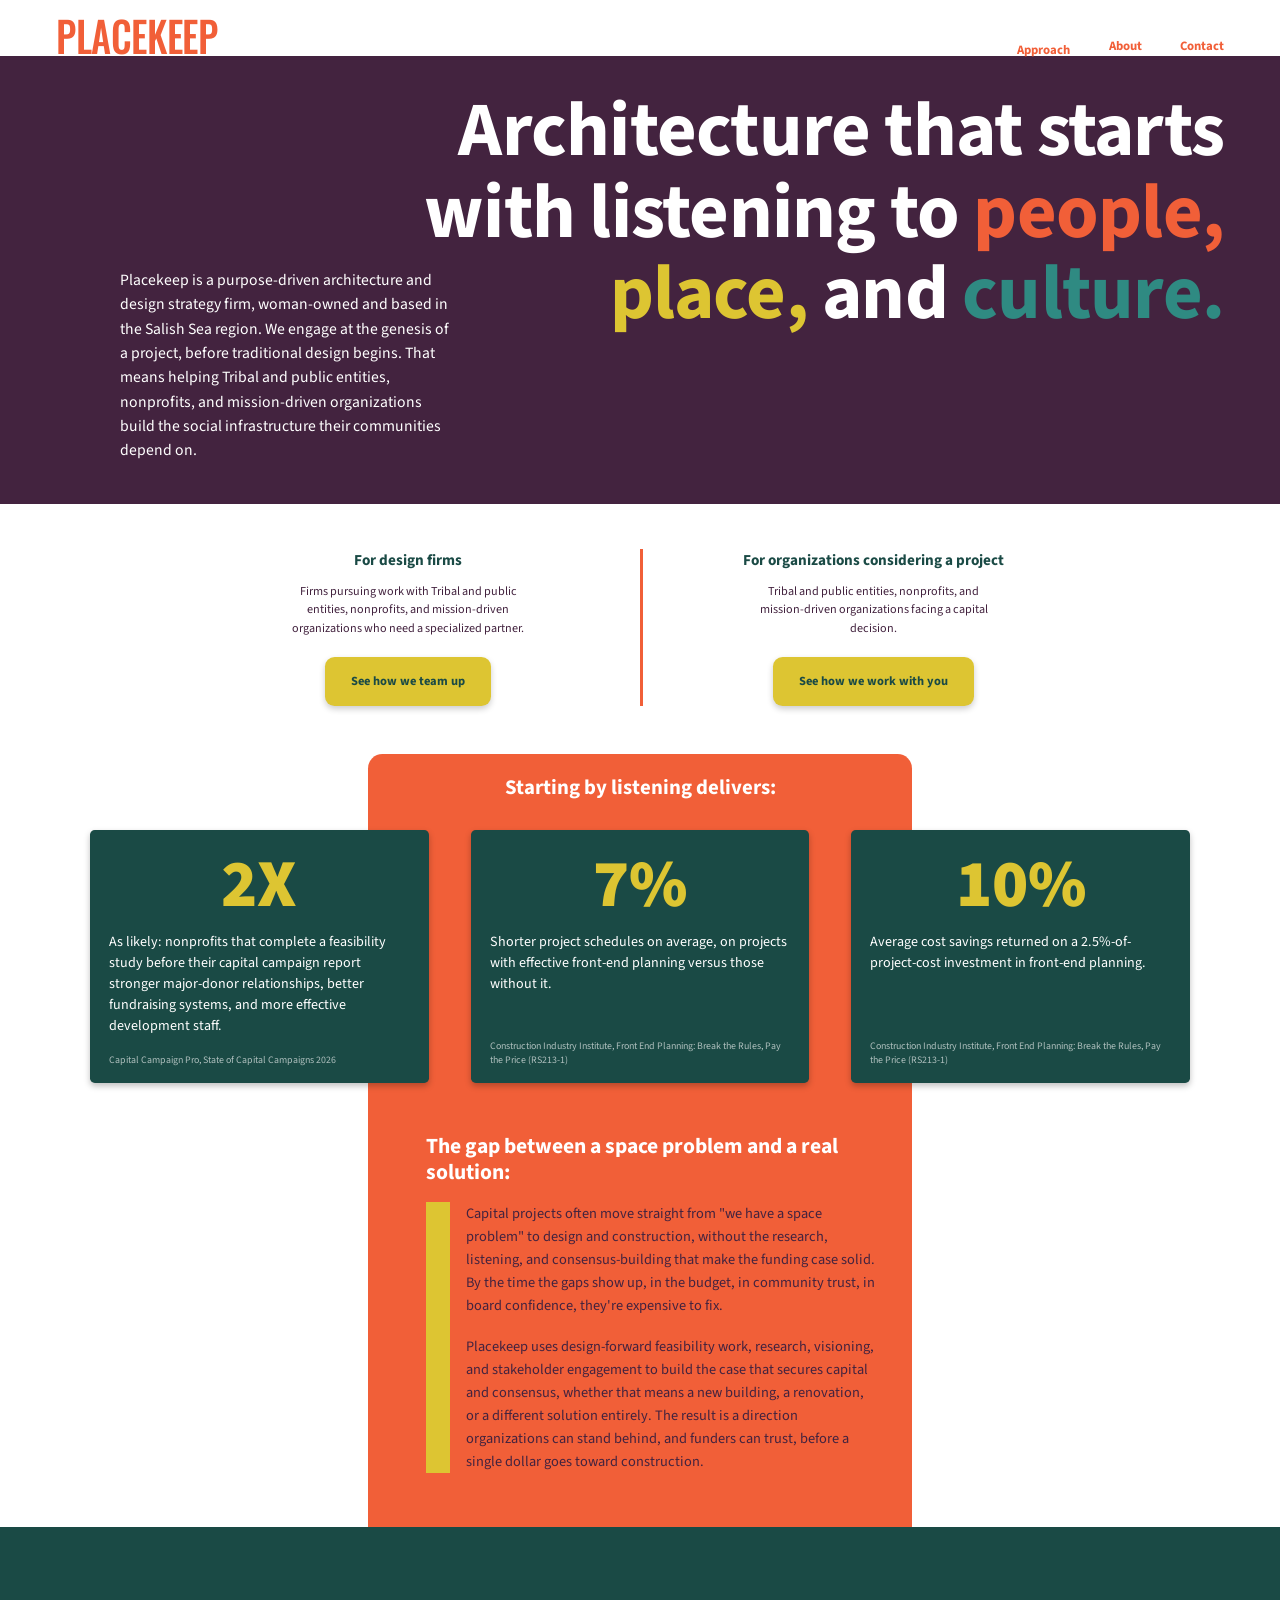
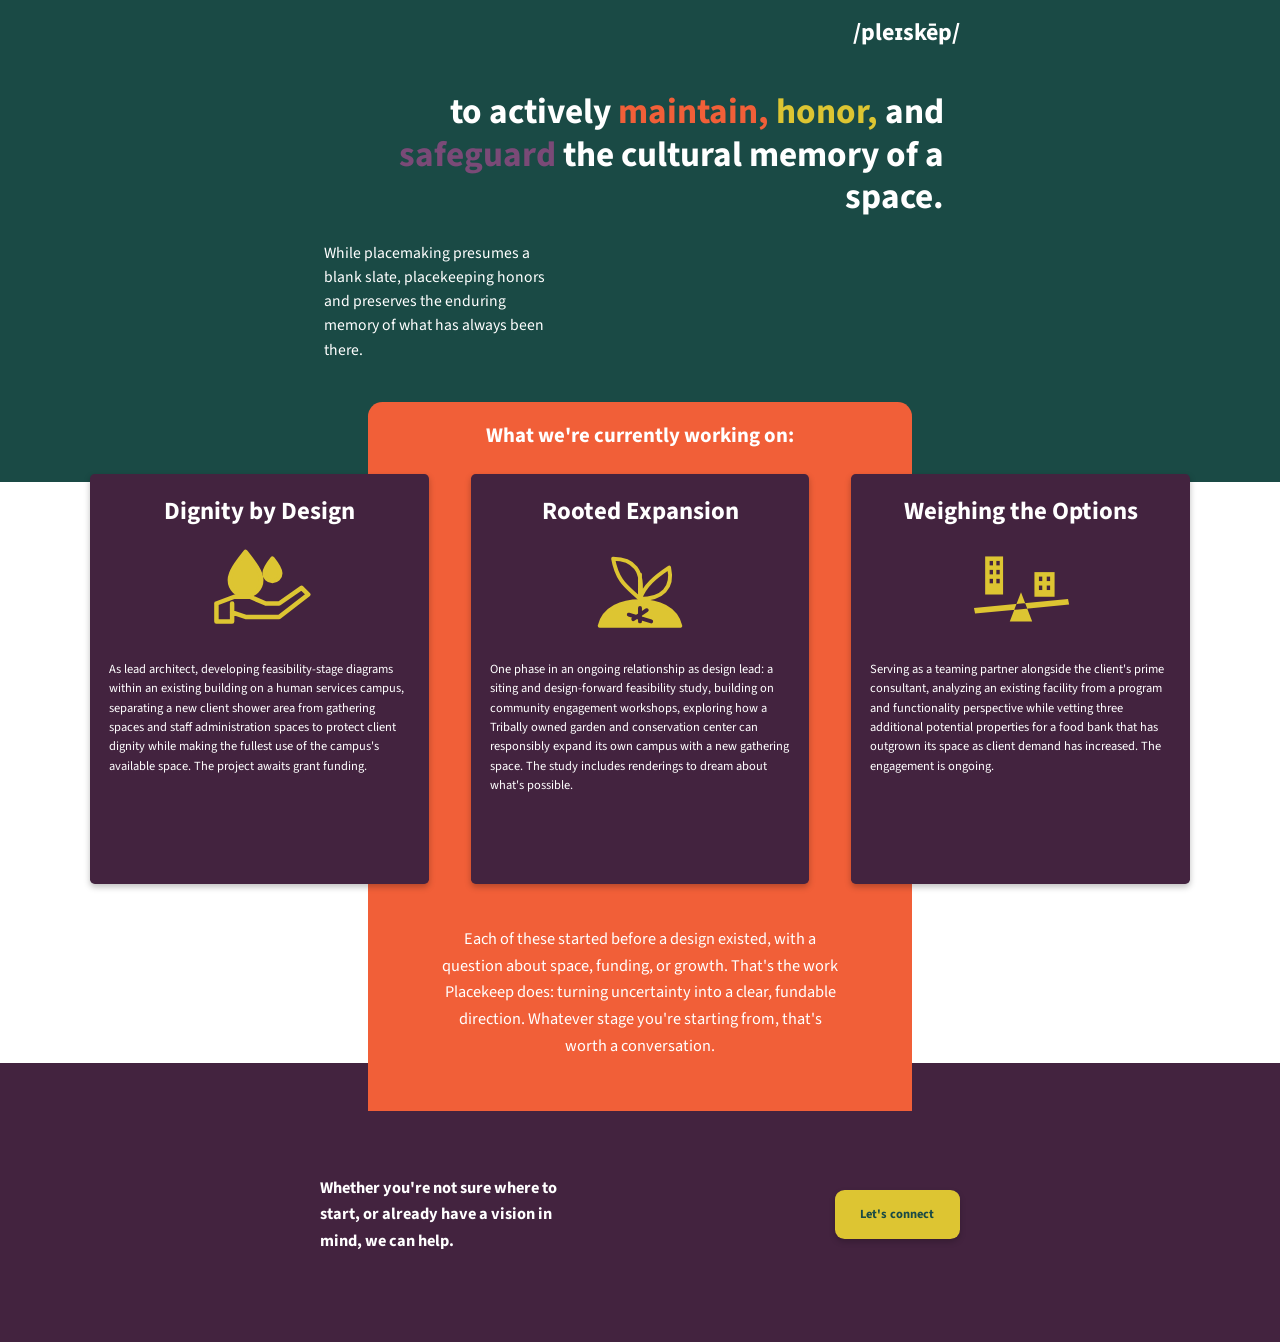
==== index.html @ 3471a114 "first commit" ====
<!DOCTYPE html>
<html lang="en">

<head>
    <meta charset="utf-8">
    <meta name="viewport" content="width=device-width, initial-scale=1">
    <title>Placekeep | Architecture that starts with listening</title>
    <meta name="description"
        content="Placekeep is a purpose-driven architecture and design strategy firm, woman-owned and based in the Salish Sea region.">
    <link rel="preconnect" href="https://fonts.googleapis.com">
    <link rel="preconnect" href="https://fonts.gstatic.com" crossorigin>
    <link
        href="https://fonts.googleapis.com/css2?family=Oswald:wght@500&family=Source+Sans+3:wght@400;600;700;900&display=swap"
        rel="stylesheet">
    <link rel="stylesheet" href="./css/style.css">
</head>

<body>

    <header class="site-header">
        <a class="logo" href="#top" aria-label="Placekeep home">PLACEKEEP</a>
        <button class="menu-btn" aria-label="Menu" aria-expanded="false"
            aria-controls="nav"><span></span><span></span><span></span></button>
        <nav class="nav" id="nav" aria-label="Main">
            <div class="has-sub">
                <a href="approach.html">Approach</a>
                <ul class="sub">
                    <li><a href="approach.html#project-owners">For Project Owners</a></li>
                    <li><a href="approach.html#design-firms">For Design Firms</a></li>
                </ul>
            </div>
            <a href="#about">About</a>
            <a href="#contact">Contact</a>
        </nav>
    </header>

    <main id="top">
        <section class="hero">
            <h1>Architecture that starts with listening to <span class="o">people,</span> <span class="y">place,</span>
                and <span class="t">culture.</span></h1>
            <p>Placekeep is a purpose-driven architecture and design strategy firm, woman-owned and based in the Salish
                Sea region. We engage at the genesis of a project, before traditional design begins. That means helping
                Tribal and public entities, nonprofits, and mission-driven organizations build the social infrastructure
                their communities depend on.</p>
        </section>

        <section class="split">
            <div>
                <h2>For design firms</h2>
                <p>Firms pursuing work with Tribal and public entities, nonprofits, and mission-driven organizations who
                    need a specialized partner.</p>
                <a class="btn" href="approach.html#design-firms">See how we team up</a>
            </div>
            <div>
                <h2>For organizations considering a project</h2>
                <p>Tribal and public entities, nonprofits, and mission-driven organizations facing a capital decision.
                </p>
                <a class="btn" href="approach.html#project-owners">See how we work with you</a>
            </div>
        </section>

        <section class="panel" aria-labelledby="stats-h">
            <h2 class="lead" id="stats-h">Starting by listening delivers:</h2>
            <div class="cards">
                <article class="card stat">
                    <div class="num">2X</div>
                    <p>As likely: nonprofits that complete a feasibility study before their capital campaign report
                        stronger major-donor relationships, better fundraising systems, and more effective development
                        staff.</p>
                    <small>Capital Campaign Pro, State of Capital Campaigns 2026</small>
                </article>
                <article class="card stat">
                    <div class="num">7%</div>
                    <p>Shorter project schedules on average, on projects with effective front-end planning versus those
                        without it.</p>
                    <small>Construction Industry Institute, Front End Planning: Break the Rules, Pay the Price
                        (RS213-1)</small>
                </article>
                <article class="card stat">
                    <div class="num">10%</div>
                    <p>Average cost savings returned on a 2.5%-of-project-cost investment in front-end planning.</p>
                    <small>Construction Industry Institute, Front End Planning: Break the Rules, Pay the Price
                        (RS213-1)</small>
                </article>
            </div>
            <div class="gap" id="about">
                <h3>The gap between a space problem and a real solution:</h3>
                <div class="quote">
                    <p>Capital projects often move straight from "we have a space problem" to design and construction,
                        without the research, listening, and consensus-building that make the funding case solid. By the
                        time the gaps show up, in the budget, in community trust, in board confidence, they're expensive
                        to fix.</p>
                    <p>Placekeep uses design-forward feasibility work, research, visioning, and stakeholder engagement
                        to build the case that secures capital and consensus, whether that means a new building, a
                        renovation, or a different solution entirely. The result is a direction organizations can stand
                        behind, and funders can trust, before a single dollar goes toward construction.</p>
                </div>
            </div>
        </section>

        <section class="define">
            <div class="wrap">
                <p class="ipa">/pleɪskēp/</p>
                <h2>to actively <span class="o">maintain,</span> <span class="y">honor,</span> and <span
                        class="p">safeguard</span> the cultural memory of a space.</h2>
                <p class="note">While placemaking presumes a blank slate, placekeeping honors and preserves the enduring
                    memory of what has always been there.</p>
            </div>
        </section>

        <section class="panel work" aria-labelledby="work-h">
            <h2 class="lead" id="work-h">What we're currently working on:</h2>
            <div class="cards">
                <article class="card proj">
                    <h3>Dignity by Design</h3>
                    <svg viewBox="0 0 100 80" fill="none" stroke="#ddc532" stroke-width="4" stroke-linejoin="round"
                        stroke-linecap="round" aria-hidden="true">
                        <path fill="#ddc532" d="M38 8c8 10 14 18 14 25a14 14 0 0 1-28 0c0-7 6-15 14-25z" />
                        <path fill="#ddc532" d="M62 14c4 5 7 9 7 13a7 7 0 0 1-14 0c0-4 3-8 7-13z" />
                        <path d="M12 54l16-6h14l14 6h12l20-14 6 6-26 20H38l-12-4M12 54v16h14V54" />
                    </svg>
                    <p>As lead architect, developing feasibility-stage diagrams within an existing building on a human
                        services campus, separating a new client shower area from gathering spaces and staff
                        administration spaces to protect client dignity while making the fullest use of the campus's
                        available space. The project awaits grant funding.</p>
                </article>
                <article class="card proj">
                    <h3>Rooted Expansion</h3>
                    <svg viewBox="0 0 100 80" fill="none" stroke="#ddc532" stroke-width="3.5" stroke-linejoin="round"
                        stroke-linecap="round" aria-hidden="true">
                        <path
                            d="M50 50C40 40 30 36 26 14c18 0 28 10 24 36zM50 50C54 38 64 30 76 22c4 18-6 28-26 28zM50 50V28" />
                        <path fill="#ddc532" d="M14 74c4-16 20-22 36-22s32 6 36 22z" />
                        <path stroke="#43233f" d="M40 64l20 6M44 68l12-8M50 58v12" />
                    </svg>
                    <p>One phase in an ongoing relationship as design lead: a siting and design-forward feasibility
                        study, building on community engagement workshops, exploring how a Tribally owned garden and
                        conservation center can responsibly expand its own campus with a new gathering space. The study
                        includes renderings to dream about what's possible.</p>
                </article>
                <article class="card proj">
                    <h3>Weighing the Options</h3>
                    <svg viewBox="0 0 100 80" fill="none" aria-hidden="true">
                        <path fill="#ddc532" d="M50 44l-10 26h20zM8 58l84-8 1 5L9 63z" />
                        <rect x="18" y="12" width="16" height="34" fill="#ddc532" />
                        <rect x="62" y="26" width="18" height="22" fill="#ddc532" />
                        <g fill="#43233f">
                            <rect x="22" y="16" width="3" height="4" />
                            <rect x="28" y="16" width="3" height="4" />
                            <rect x="22" y="24" width="3" height="4" />
                            <rect x="28" y="24" width="3" height="4" />
                            <rect x="22" y="32" width="3" height="4" />
                            <rect x="28" y="32" width="3" height="4" />
                            <rect x="66" y="30" width="3" height="4" />
                            <rect x="73" y="30" width="3" height="4" />
                            <rect x="66" y="38" width="3" height="4" />
                            <rect x="73" y="38" width="3" height="4" />
                        </g>
                    </svg>
                    <p>Serving as a teaming partner alongside the client's prime consultant, analyzing an existing
                        facility from a program and functionality perspective while vetting three additional potential
                        properties for a food bank that has outgrown its space as client demand has increased. The
                        engagement is ongoing.</p>
                </article>
            </div>
            <p class="wrapup">Each of these started before a design existed, with a question about space, funding, or
                growth. That's the work Placekeep does: turning uncertainty into a clear, fundable direction. Whatever
                stage you're starting from, that's worth a conversation.</p>
        </section>
    </main>

    <footer class="closing" id="contact">
        <div class="in">
            <p>Whether you're not sure where to start, or already have a vision in mind, we can help.</p>
            <a class="btn" href="mailto:hello@placekeep.com">Let's connect</a>
        </div>
    </footer>

    <script src="./javascript/script.js" defer></script>
</body>

</html>
---- css/style.css ----
:root {
  --purple: #43233f;
  --orange: #f15f38;
  --yellow: #ddc532;
  --teal: #1a4a45;
  --teal-light: #2f8a82;
  --white: #fff;
  --ink: #43233f;
  --font: "Source Sans 3", "Source Sans Pro", system-ui, sans-serif;
}
* {
  box-sizing: border-box;
  margin: 0;
  padding: 0;
}
html {
  scroll-behavior: smooth;
}
body {
  font-family: var(--font);
  color: var(--white);
  background: var(--white);
  line-height: 1.5;
  font-size: 1rem;
}
img,
svg {
  max-width: 100%;
}
a {
  color: inherit;
}
:focus-visible {
  outline: 3px solid var(--yellow);
  outline-offset: 3px;
}
@media (prefers-reduced-motion: reduce) {
  html {
    scroll-behavior: auto;
  }
  * {
    transition: none !important;
  }
}

/* Header */
.site-header {
  background: var(--white);
  display: flex;
  justify-content: space-between;
  align-items: flex-start;
  padding: 0.9rem 3.5rem 0;
  height: 56px;
  position: relative;
  z-index: 5;
}
.logo {
  font-family: "Oswald", var(--font);
  font-weight: 500;
  font-size: 2.4rem;
  line-height: 1;
  color: var(--orange);
  text-decoration: none;
  letter-spacing: -0.01em;
  transform: scaleY(1.1);
  transform-origin: top;
}
.nav {
  display: flex;
  gap: 2.4rem;
  padding-top: 1.4rem;
}
.nav a {
  color: var(--orange);
  font-weight: 700;
  font-size: 0.8rem;
  text-decoration: none;
}
.nav a:hover {
  text-decoration: underline;
}
.menu-btn {
  display: none;
  background: none;
  border: 0;
  cursor: pointer;
  padding: 0.5rem;
  margin-top: 0.4rem;
}
.menu-btn span {
  display: block;
  width: 24px;
  height: 3px;
  background: var(--orange);
  margin: 5px 0;
  border-radius: 2px;
}

/* Hero */
.hero {
  background: var(--purple);
  padding: 2.2rem 3.5rem 2.6rem;
}
.hero h1 {
  font-weight: 700;
  font-size: clamp(2.4rem, 6.4vw, 4.8rem);
  line-height: 1.06;
  text-align: right;
  max-width: 50rem;
  margin-left: auto;
  letter-spacing: -0.01em;
}
.hero h1 .o {
  color: var(--orange);
}
.hero h1 .y {
  color: var(--yellow);
}
.hero h1 .t {
  color: var(--teal-light);
}
.hero p {
  max-width: 21rem;
  margin: -4.2rem 0 0 4rem;
  font-size: 0.98rem;
  line-height: 1.55;
  position: relative;
}

/* Audience split */
.split {
  background: var(--white);
  color: var(--ink);
  display: grid;
  grid-template-columns: 1fr 1fr;
  max-width: 62rem;
  margin: 0 auto;
  padding: 2.8rem 2rem 3rem;
  text-align: center;
}
.split > div {
  padding: 0 3rem;
  display: flex;
  flex-direction: column;
  align-items: center;
  gap: 0.7rem;
}
.split > div + div {
  border-left: 3px solid var(--orange);
}
.split h2 {
  font-size: 0.95rem;
  font-weight: 700;
  color: var(--teal);
}
.split p {
  font-size: 0.76rem;
  max-width: 15rem;
  margin-bottom: 0.5rem;
}
.btn {
  display: inline-block;
  background: var(--yellow);
  color: var(--teal);
  font-weight: 700;
  font-size: 0.78rem;
  text-decoration: none;
  padding: 0.95rem 1.6rem;
  border-radius: 0.6rem;
  box-shadow: 0 3px 6px rgba(0, 0, 0, 0.2);
  transition: transform 0.15s;
}
.btn:hover {
  transform: translateY(-2px);
}

/* Orange panels */
.panel {
  background: var(--orange);
  width: min(55%, 34rem);
  margin: 0 auto;
  border-radius: 0.9rem 0.9rem 0 0;
  padding: 1.3rem 0 0;
  position: relative;
  z-index: 2;
}
.panel h2.lead {
  text-align: center;
  font-weight: 700;
  font-size: 1.3rem;
  line-height: 1.25;
  padding: 0 1rem;
}
.cards {
  display: grid;
  grid-template-columns: repeat(3, 1fr);
  gap: 2.6rem;
  width: min(1100px, 92vw);
  margin: 1.8rem 0 0 50%;
  transform: translateX(-50%);
}
.card {
  border-radius: 0.3rem;
  padding: 1.2rem 1.2rem 1rem;
  box-shadow: 0 3px 6px rgba(0, 0, 0, 0.25);
}
.stat {
  background: var(--teal);
  min-height: 15rem;
  display: flex;
  flex-direction: column;
}
.stat .num {
  font-weight: 900;
  font-size: 4.2rem;
  line-height: 1;
  color: var(--yellow);
  text-align: center;
  margin: 0.2rem 0 0.8rem;
}
.stat p {
  font-size: 0.88rem;
  line-height: 1.5;
}
.stat small {
  margin-top: auto;
  padding-top: 1rem;
  font-size: 0.62rem;
  line-height: 1.35;
  opacity: 0.65;
}
.gap {
  padding: 3.2rem 2.2rem 3.4rem 3.6rem;
  color: var(--purple);
}
.gap h3 {
  font-size: 1.35rem;
  line-height: 1.2;
  margin-bottom: 1rem;
  color: var(--white);
}
.gap .quote {
  border-left: 1.5rem solid var(--yellow);
  padding-left: 1rem;
  font-size: 0.9rem;
  line-height: 1.6;
}
.gap .quote p + p {
  margin-top: 1.1rem;
}

/* Definition */
.define {
  background: var(--teal);
  padding: 5.5rem 3.5rem 7.5rem;
}
.define .ipa {
  text-align: right;
  font-weight: 700;
  font-size: 1.5rem;
  max-width: 40rem;
  margin: 0 auto 2.5rem;
  padding-right: 0;
}
.define h2 {
  font-weight: 700;
  font-size: clamp(1.8rem, 3.4vw, 2.2rem);
  line-height: 1.2;
  text-align: right;
  max-width: 38rem;
  margin: 0 auto;
}
.define h2 .o {
  color: var(--orange);
}
.define h2 .y {
  color: var(--yellow);
}
.define h2 .p {
  color: #7a4a77;
}
.define .note {
  max-width: 14.5rem;
  margin: 1.4rem auto 0;
  font-size: 0.98rem;
  line-height: 1.55;
  position: relative;
  left: -12.5rem;
}
.define .wrap {
  max-width: 40rem;
  margin: 0 auto;
}
.define .wrap .ipa {
  max-width: none;
}

/* Work panel */
.work {
  margin-top: -5rem;
  padding-bottom: 0;
}
.work .cards {
  margin-top: 1.6rem;
}
.proj {
  background: var(--purple);
  text-align: center;
  min-height: 25.6rem;
}
.proj h3 {
  font-size: 1.55rem;
  line-height: 1.2;
  font-weight: 700;
  margin: 0.2rem 0 1rem;
}
.proj svg {
  height: 5.6rem;
  width: auto;
  margin-bottom: 1.3rem;
}
.proj p {
  font-size: 0.78rem;
  line-height: 1.55;
  text-align: left;
}
.wrapup {
  text-align: center;
  font-size: 1.02rem;
  line-height: 1.65;
  padding: 2.6rem 2.6rem 3.2rem;
  max-width: 30rem;
  margin: 0 auto;
}

/* Closing */
.closing {
  background: var(--purple);
  margin-top: -3rem;
  padding: 7rem 3.5rem 5.5rem;
}
.closing .in {
  max-width: 40rem;
  margin: 0 auto;
  display: flex;
  justify-content: space-between;
  align-items: center;
  gap: 2rem;
}
.closing p {
  font-weight: 700;
  font-size: 1.02rem;
  line-height: 1.6;
  max-width: 17rem;
}

/* Mobile */
@media (max-width: 820px) {
  .site-header {
    padding: 0.9rem 1.2rem 0;
    height: 50px;
  }
  .logo {
    font-size: 2rem;
  }
  .menu-btn {
    display: block;
  }
  .nav {
    display: none;
    position: absolute;
    top: 100%;
    left: 0;
    right: 0;
    background: var(--white);
    flex-direction: column;
    gap: 0;
    padding: 0.5rem 1.2rem 1rem;
    box-shadow: 0 6px 10px rgba(0, 0, 0, 0.15);
  }
  .nav.open {
    display: flex;
  }
  .nav a {
    padding: 0.7rem 0;
    font-size: 1rem;
  }
  .hero {
    padding: 1.6rem 1.2rem 2rem;
  }
  .hero h1 {
    font-size: 2.35rem;
    max-width: none;
    margin-bottom: 1.2rem;
  }
  .hero p {
    margin: 0;
    max-width: none;
    font-size: 0.9rem;
  }
  .split {
    display: block;
    padding: 2rem 1.2rem;
  }
  .split > div {
    padding: 0 0 2rem;
  }
  .split > div + div {
    border-left: 0;
    padding: 0;
  }
  .split h2 {
    font-size: 1rem;
  }
  .split p {
    font-size: 0.85rem;
    max-width: 20rem;
  }
  .panel {
    width: calc(100% - 2.4rem);
    max-width: none;
    border-radius: 0.8rem 0.8rem 0 0;
  }
  .panel h2.lead {
    font-size: 1.5rem;
    padding-top: 0.4rem;
  }
  .cards {
    display: flex;
    flex-direction: column;
    gap: 1.6rem;
    width: calc(100% - 2.8rem);
    margin: 1.4rem auto 0;
    transform: none;
  }
  .stat {
    min-height: 0;
  }
  .stat .num {
    font-size: 4.2rem;
  }
  .gap {
    padding: 2.2rem 1.4rem 2.6rem;
  }
  .gap h3 {
    text-align: center;
    font-size: 1.5rem;
  }
  .gap .quote {
    font-size: 0.82rem;
  }
  .define {
    padding: 3.5rem 1.2rem 6rem;
  }
  .define .wrap {
    display: flex;
    flex-direction: column;
  }
  .define .ipa {
    text-align: center;
    font-size: 1.3rem;
    margin-bottom: 1.6rem;
  }
  .define h2 {
    text-align: center;
    font-size: 1.9rem;
  }
  .define .note {
    left: 0;
    margin: 1.2rem 0 0;
    max-width: 13rem;
  }
  .work {
    margin-top: -4rem;
  }
  .proj {
    min-height: 0;
  }
  .proj p {
    font-size: 0.85rem;
  }
  .wrapup {
    padding: 2.2rem 1.4rem 2.6rem;
    font-size: 1rem;
  }
  .closing {
    padding: 5.5rem 1.2rem 3rem;
    margin-top: -2rem;
  }
  .closing .in {
    flex-direction: column;
    align-items: center;
    text-align: center;
  }
  .closing p {
    max-width: 20rem;
  }
}

/* ---------- Shared: dropdown nav ---------- */
.has-sub {
  position: relative;
}
.sub {
  list-style: none;
  display: none;
  position: absolute;
  left: 0;
  top: 100%;
  margin-top: 0.3rem;
  background: var(--orange);
  min-width: 9.5rem;
  z-index: 10;
}
.sub a {
  display: block;
  color: var(--white);
  background: rgba(67, 35, 63, 0.18);
  padding: 0.3rem 0.6rem;
  font-size: 0.72rem;
  font-weight: 600;
  white-space: nowrap;
}
.sub a:hover {
  background: rgba(67, 35, 63, 0.4);
  text-decoration: none;
}
.has-sub:hover .sub,
.has-sub:focus-within .sub {
  display: block;
}

/* ---------- Approach page ---------- */
.intro {
  background: var(--purple);
  padding: 5rem 3.5rem 8rem;
}
.intro-inner {
  max-width: 38rem;
  margin: 0 auto;
}
.on-teal {
  background: var(--teal);
}
.section-title {
  color: var(--yellow);
  font-weight: 700;
  font-size: 1.65rem;
  line-height: 1.2;
  margin-bottom: 1.2rem;
}
.intro-inner p {
  font-size: 1.02rem;
  line-height: 1.65;
}
.intro-inner p + p {
  margin-top: 1.3rem;
}
.band {
  background: var(--white);
  padding-bottom: 0;
}
.band .panel {
  margin-top: -4.6rem;
  margin-bottom: -3.4rem;
  border-radius: 0.9rem;
  padding-bottom: 2.6rem;
}
.after-band {
  padding-top: 6.5rem;
}
.intro.after-band {
  padding-bottom: 8rem;
}
.tabs {
  display: grid;
  grid-template-columns: repeat(3, 1fr);
  gap: 1.9rem 1.9rem;
  width: calc(100% + 5rem);
  margin: 1.3rem 0 0 -2.5rem;
}
.tab {
  grid-column: var(--c);
  grid-row: var(--r);
  background: var(--teal);
  color: var(--white);
  border: 0;
  cursor: pointer;
  font-family: var(--font);
  text-align: left;
  padding: 0.7rem 1rem 1rem;
  min-height: 5.6rem;
  display: flex;
  flex-direction: column;
  justify-content: flex-end;
  position: relative;
  font-weight: 700;
  font-size: 1rem;
  line-height: 1.25;
  border-radius: 0;
}
.tab small {
  font-size: 0.6rem;
  font-weight: 600;
  opacity: 0.75;
  margin-bottom: 0.25rem;
}
.tab::after {
  content: "";
  position: absolute;
  top: 0.4rem;
  right: 0.6rem;
  width: 2.2rem;
  height: 2.2rem;
  background:
    linear-gradient(var(--yellow), var(--yellow)) center/100% 3px no-repeat,
    linear-gradient(var(--yellow), var(--yellow)) center/3px 100% no-repeat;
}
.tab[aria-selected="true"] {
  background: var(--yellow);
  color: var(--teal);
}
.tab[aria-selected="true"]::after {
  background:
    linear-gradient(var(--teal), var(--teal)) center/100% 3px no-repeat,
    linear-gradient(var(--teal), var(--teal)) center/3px 100% no-repeat;
}
.tab:hover:not([aria-selected="true"]) {
  background: #235a54;
}
.tab-panel {
  grid-column: 1/-1;
  grid-row: 3;
  color: var(--purple);
  padding: 1.2rem 1.5rem 0 2.4rem;
}
.tabs.three .tab-panel {
  grid-row: 2;
}
.tab-panel[hidden] {
  display: none;
}
.tab-panel h3 {
  color: var(--white);
  font-size: 1.15rem;
  margin-bottom: 0.9rem;
}
.tab-panel .quote {
  border-left: 2.6rem solid var(--yellow);
  padding-left: 1.2rem;
  font-size: 0.8rem;
  line-height: 1.55;
}
.tab-panel .quote p + p {
  margin-top: 1.1rem;
}
.across {
  text-align: center;
  color: var(--white);
  padding: 2.8rem 3rem 0;
}
.across h3 {
  font-size: 1.15rem;
  margin-bottom: 0.5rem;
}
.across p {
  font-size: 0.8rem;
  line-height: 1.45;
  max-width: 20rem;
  margin: 0 auto;
}
.closing .in.wide {
  justify-content: space-between;
}

@media (max-width: 820px) {
  .sub {
    display: block;
    position: static;
    background: none;
    margin: 0 0 0.3rem 1rem;
  }
  .sub a {
    background: none;
    color: var(--orange);
    padding: 0.4rem 0;
    font-size: 0.95rem;
  }
  .intro {
    padding: 2.2rem 1.2rem 5rem;
  }
  .intro.after-band {
    padding-bottom: 5rem;
  }
  .section-title {
    font-size: 1.7rem;
  }
  .intro-inner p {
    font-size: 1rem;
  }
  .band {
    background: var(--white);
  }
  .band .panel {
    margin: -3.4rem auto -3rem;
    padding: 1.6rem 0 2rem;
  }
  .after-band {
    padding-top: 5rem;
  }
  .tabs {
    display: flex;
    flex-direction: column;
    gap: 1rem;
    width: calc(100% - 2.4rem);
    margin: 1.2rem auto 0;
  }
  .tab {
    min-height: 4.4rem;
    justify-content: center;
  }
  .tab-panel {
    padding: 1rem 0.8rem 0.6rem 1rem;
  }
  .tab-panel h3 {
    display: none;
  }
  .tab-panel .quote {
    border-left-width: 1.3rem;
    padding-left: 1rem;
    font-size: 0.8rem;
  }
  .across {
    padding: 1.8rem 1rem 0;
  }
  .closing .in.wide {
    flex-direction: column;
  }
}

/* ---------- About page ---------- */
.hero.solo {
  padding: 3.2rem 3.5rem 3.8rem;
}
.hero.solo h1 {
  font-size: clamp(2.1rem, 4.6vw, 3.4rem);
  max-width: 42rem;
  margin: 0 6% 0 auto;
}
.split.mv {
  max-width: 64rem;
  padding-bottom: 3.4rem;
}
.split.mv > div {
  align-items: center;
}
.split.mv p {
  max-width: 21rem;
  font-size: 0.78rem;
  line-height: 1.55;
  margin: 0 0 0.9rem;
}
.duo {
  display: grid;
  grid-template-columns: 1fr 1fr;
  gap: 1rem;
  width: calc(100% + 7rem);
  margin: 1.4rem 0 0 -3.5rem;
}
.duo .card {
  padding: 1.8rem 2rem 2.4rem;
  text-align: center;
  min-height: 11rem;
}
.duo .teal {
  background: var(--teal);
}
.duo .plum {
  background: var(--purple);
}
.duo h3 {
  color: var(--yellow);
  font-size: 1.4rem;
  margin-bottom: 1.1rem;
  line-height: 1.2;
}
.duo p {
  font-size: 0.78rem;
  line-height: 1.6;
}
.panel .sub-lead {
  text-align: center;
  font-weight: 700;
  font-size: 1.3rem;
  margin-top: 2rem;
}
.panel.round {
  border-radius: 0.9rem;
  padding-bottom: 3.5rem;
  margin-bottom: -3.4rem;
}
.after-panel {
  padding-top: 7rem;
}
.bio {
  background: var(--teal);
  padding: 5rem 3.5rem 8rem;
}
.bio-grid {
  display: grid;
  grid-template-columns: 14rem 1fr;
  grid-template-areas: "side head" "side story";
  column-gap: 1.5rem;
  max-width: 44rem;
  margin: 0 auto;
  align-items: start;
}
.bio h2.headline {
  grid-area: head;
  text-align: right;
  font-size: 1.65rem;
  line-height: 1.55;
  font-weight: 700;
  margin: 3rem 0 1.8rem;
}
.headline .y {
  color: var(--yellow);
}
.headline .o {
  color: var(--orange);
}
.portrait {
  grid-area: side;
}
.photo {
  aspect-ratio: 3/4;
  background: linear-gradient(160deg, #2c3f3c, #142b28);
  display: flex;
  align-items: flex-end;
  justify-content: center;
  overflow: hidden;
}
.photo svg {
  width: 80%;
  height: auto;
  fill: #4b6762;
}
.caption {
  background: var(--yellow);
  color: var(--teal);
  padding: 0.7rem 1rem;
  font-size: 0.75rem;
  font-weight: 600;
  line-height: 1.4;
}
.portrait h3 {
  color: var(--yellow);
  font-size: 0.82rem;
  margin: 1.1rem 0 0.6rem;
}
.social {
  display: flex;
  align-items: center;
  gap: 0.6rem;
  background: #f4efe6;
  color: var(--purple);
  border-radius: 0.5rem;
  padding: 0.55rem 0.6rem;
  margin-bottom: 0.8rem;
  text-decoration: none;
  box-shadow: 0 2px 4px rgba(0, 0, 0, 0.2);
  font-size: 0.62rem;
  line-height: 1.25;
}
.social strong {
  display: block;
  font-size: 0.66rem;
}
.avatar {
  width: 2.1rem;
  height: 2.1rem;
  border-radius: 50%;
  background: #cfc8bb;
  flex: none;
  display: grid;
  place-items: center;
  font-weight: 700;
  font-size: 0.62rem;
  color: var(--white);
}
.avatar.brand {
  background: var(--purple);
  border-radius: 0.4rem;
}
.story {
  grid-area: story;
}
.story h3 {
  color: var(--yellow);
  font-size: 1.3rem;
  margin: 0 0 0.8rem;
}
.story section + section {
  margin-top: 2.6rem;
}
.story p {
  font-size: 0.78rem;
  line-height: 1.6;
}
.story p + p {
  margin-top: 1rem;
}
.story a {
  color: var(--white);
}
.quotes {
  display: grid;
  grid-template-columns: 1fr 1fr;
  gap: 1.8rem;
  width: calc(100% + 7rem);
  margin: 1.6rem 0 0 -3.5rem;
}
.quotes figure {
  padding: 2rem 2.2rem 1.8rem;
  display: flex;
  flex-direction: column;
  box-shadow: 0 3px 6px rgba(0, 0, 0, 0.25);
}
.quotes .teal {
  background: var(--teal);
}
.quotes .plum {
  background: var(--purple);
}
.quotes blockquote {
  font-size: 1.35rem;
  line-height: 1.6;
  padding: 0 0.5rem;
  margin-bottom: 3.5rem;
}
.quotes blockquote p + p {
  margin-top: 1.6rem;
}
.quotes figcaption {
  color: var(--yellow);
  font-size: 0.98rem;
  line-height: 1.5;
  margin-top: auto;
}
.quotes figcaption em {
  display: block;
  margin-top: 1.1rem;
}

@media (max-width: 820px) {
  .hero.solo {
    padding: 1.6rem 1.2rem 2rem;
  }
  .hero.solo h1 {
    text-align: center;
    margin: 0;
    font-size: 1.9rem;
  }
  .split.mv > div {
    padding-bottom: 1.6rem;
  }
  .split.mv p {
    max-width: 20rem;
    font-size: 0.85rem;
  }
  .duo,
  .quotes {
    grid-template-columns: 1fr;
    width: calc(100% - 2.8rem);
    margin: 1.2rem auto 0;
  }
  .panel .sub-lead {
    font-size: 1.4rem;
    margin-top: 1.8rem;
    padding: 0 1rem;
  }
  .panel.round {
    margin-bottom: -3rem;
    padding-bottom: 2.4rem;
  }
  .after-panel {
    padding-top: 5.5rem;
  }
  .bio {
    padding: 3rem 1.2rem 6rem;
  }
  .bio-grid {
    display: block;
  }
  .bio h2.headline {
    text-align: center;
    font-size: 1.45rem;
    margin: 0 0 1.6rem;
  }
  .portrait {
    max-width: 13rem;
    margin: 0 0 2rem;
  }
  .story h3 {
    font-size: 1.5rem;
  }
  .story p {
    font-size: 0.86rem;
  }
  .quotes blockquote {
    font-size: 1.4rem;
  }
}
.closing.after-panel-footer {
  margin-top: 0;
  padding-top: 7rem;
}
@media (max-width: 820px) {
  .closing.after-panel-footer {
    margin-top: 0;
    padding-top: 5.5rem;
  }
}

/* ---------- Contact page ---------- */
.c-wrap {
  padding: 5rem 1.5rem 9rem;
  background: linear-gradient(
    var(--purple) 0 12rem,
    var(--white) 12rem calc(100% - 12rem),
    var(--teal) calc(100% - 12rem)
  );
}
.connect {
  max-width: 58.5rem;
  margin: 0 auto;
  background: var(--orange);
  border-radius: 0.9rem;
  padding: 2.2rem 6.3rem 4.5rem;
}
.connect h1 {
  text-align: center;
  font-size: 1.6rem;
  font-weight: 700;
  margin-bottom: 3rem;
}
.acc {
  margin-bottom: 2.6rem;
}
.acc-btn {
  width: 100%;
  display: block;
  text-align: left;
  background: var(--yellow);
  color: var(--purple);
  border: 0;
  cursor: pointer;
  font-family: var(--font);
  padding: 1.35rem 5rem 1.2rem 5.9rem;
  position: relative;
  min-height: 6.1rem;
}
.acc-btn strong {
  display: block;
  font-size: 1.4rem;
  line-height: 1.25;
}
.acc-btn span {
  display: block;
  font-size: 0.95rem;
  line-height: 1.3;
  margin-top: 0.1rem;
}
.acc-btn::after {
  content: "";
  position: absolute;
  right: 2.3rem;
  top: 50%;
  width: 2.5rem;
  height: 2.5rem;
  margin-top: -1.25rem;
  background:
    linear-gradient(var(--purple), var(--purple)) center/100% 4px no-repeat,
    linear-gradient(var(--purple), var(--purple)) center/4px 100% no-repeat;
}
.acc-btn[aria-expanded="true"]::after {
  background: linear-gradient(var(--purple), var(--purple)) center/100% 4px
    no-repeat;
}
.acc-body {
  background: var(--teal);
  padding: 1.8rem 5.9rem 3rem;
}
.acc-body[hidden] {
  display: none;
}
.acc-body .hint {
  font-size: 0.9rem;
  margin-bottom: 1.1rem;
}
.field {
  margin-bottom: 1.3rem;
}
.field label {
  display: block;
  font-weight: 700;
  font-size: 0.9rem;
  margin-bottom: 0.45rem;
}
.field input,
.field textarea {
  width: 100%;
  background: #d9d9d9;
  color: #222;
  border: 1px solid #7b5a78;
  border-radius: 0;
  padding: 0.85rem 1rem;
  font: inherit;
  font-size: 0.95rem;
}
.field textarea {
  min-height: 9.5rem;
  resize: vertical;
}
.field input::placeholder,
.field textarea::placeholder {
  color: #5c5c5c;
}
.field.short input {
  width: 65%;
}
.submit {
  display: block;
  margin: 2.2rem 0 0 auto;
  width: 42%;
  background: var(--yellow);
  color: var(--purple);
  border: 0;
  border-radius: 0.7rem;
  font: 700 0.95rem var(--font);
  padding: 1.2rem;
  cursor: pointer;
  box-shadow: 0 3px 6px rgba(0, 0, 0, 0.2);
}
.submit:hover {
  filter: brightness(1.05);
}
.status {
  margin-top: 1rem;
  font-weight: 600;
  font-size: 0.9rem;
}
@media (max-width: 820px) {
  .c-wrap {
    padding: 3.2rem 0.9rem 7rem;
    background: linear-gradient(
      var(--purple) 0 11rem,
      var(--white) 11rem calc(100% - 9rem),
      var(--teal) calc(100% - 9rem)
    );
  }
  .connect {
    padding: 1.8rem 1.4rem 3rem;
  }
  .connect h1 {
    font-size: 1.7rem;
    margin-bottom: 2.2rem;
  }
  .acc {
    margin-bottom: 1.8rem;
  }
  .acc-btn {
    padding: 1rem 4.6rem 1rem 0.7rem;
    min-height: 5.4rem;
  }
  .acc-btn strong {
    font-size: 1.2rem;
  }
  .acc-btn span {
    font-size: 0.85rem;
  }
  .acc-btn::after {
    right: 0.7rem;
    width: 2.3rem;
    height: 2.3rem;
    margin-top: -1.15rem;
  }
  .acc-body {
    padding: 1.4rem 1.4rem 2.2rem;
  }
  .field.short input {
    width: 100%;
  }
  .submit {
    width: 60%;
  }
}
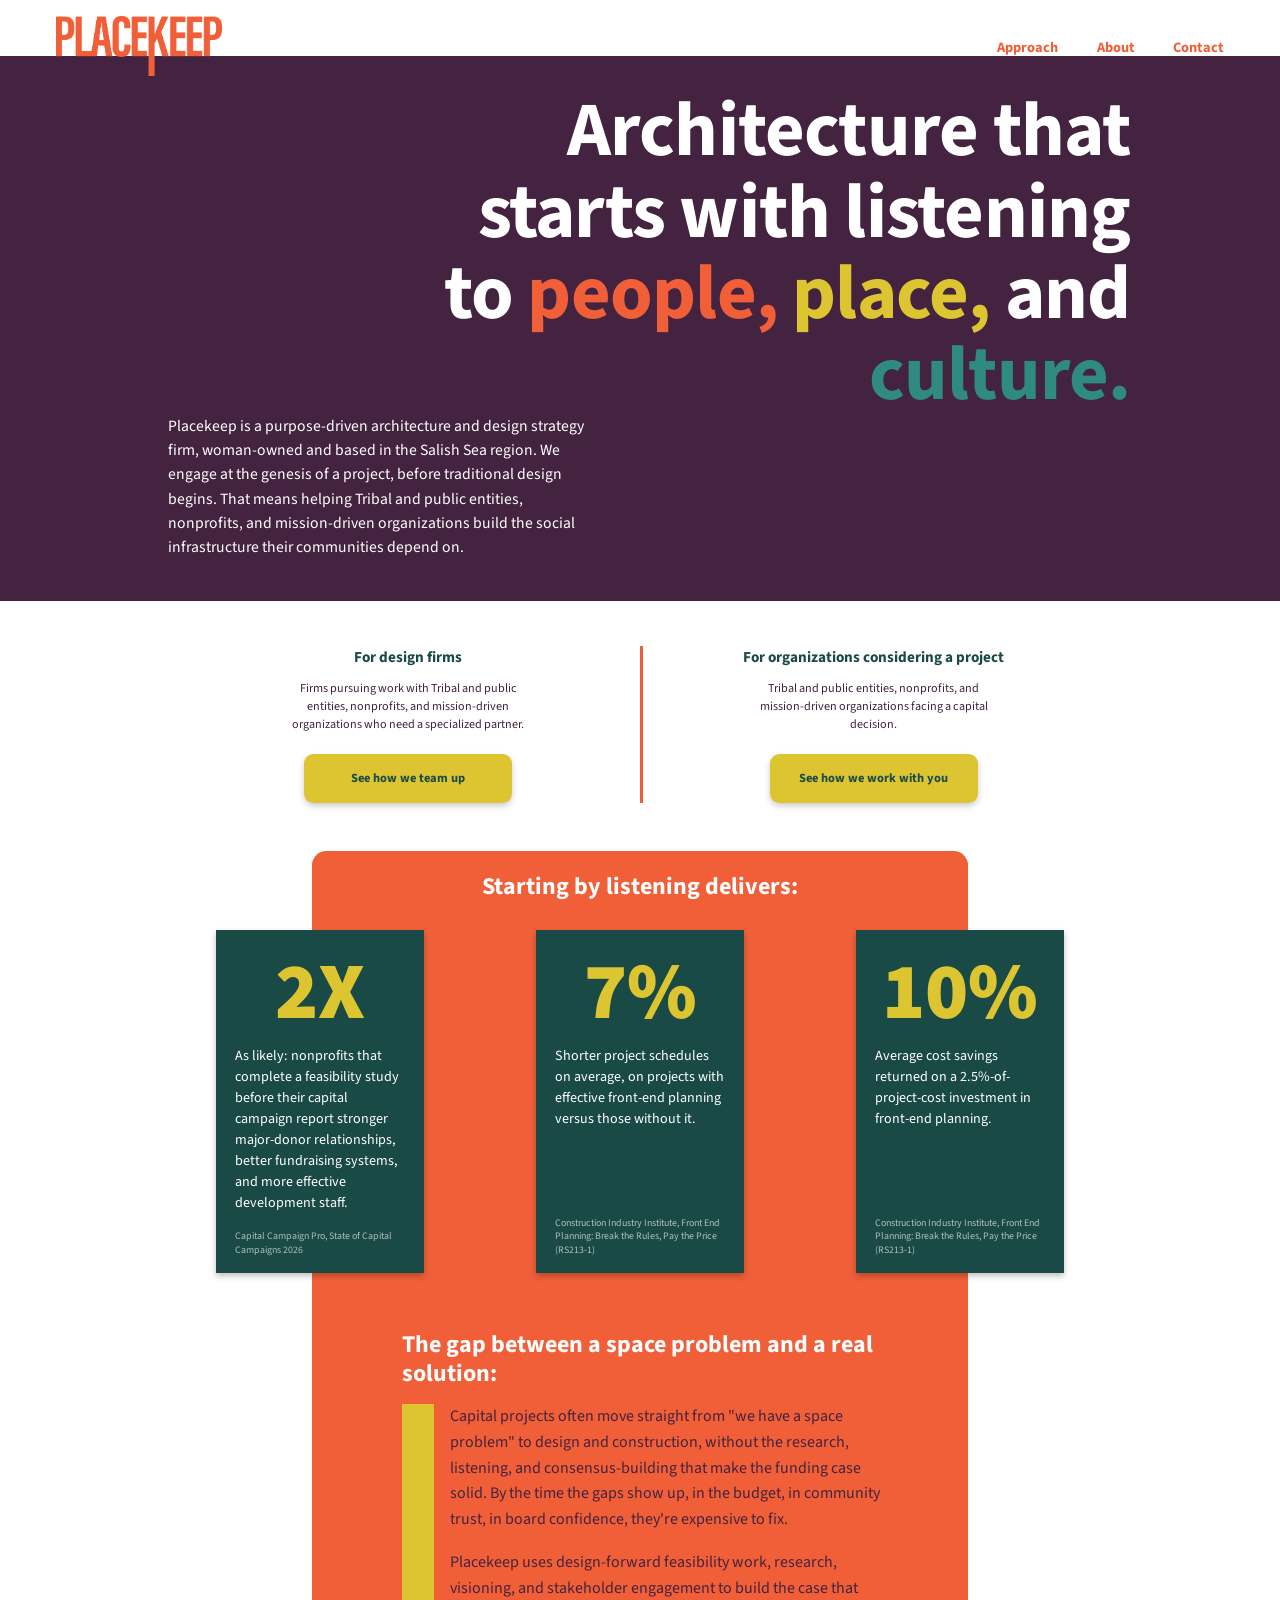
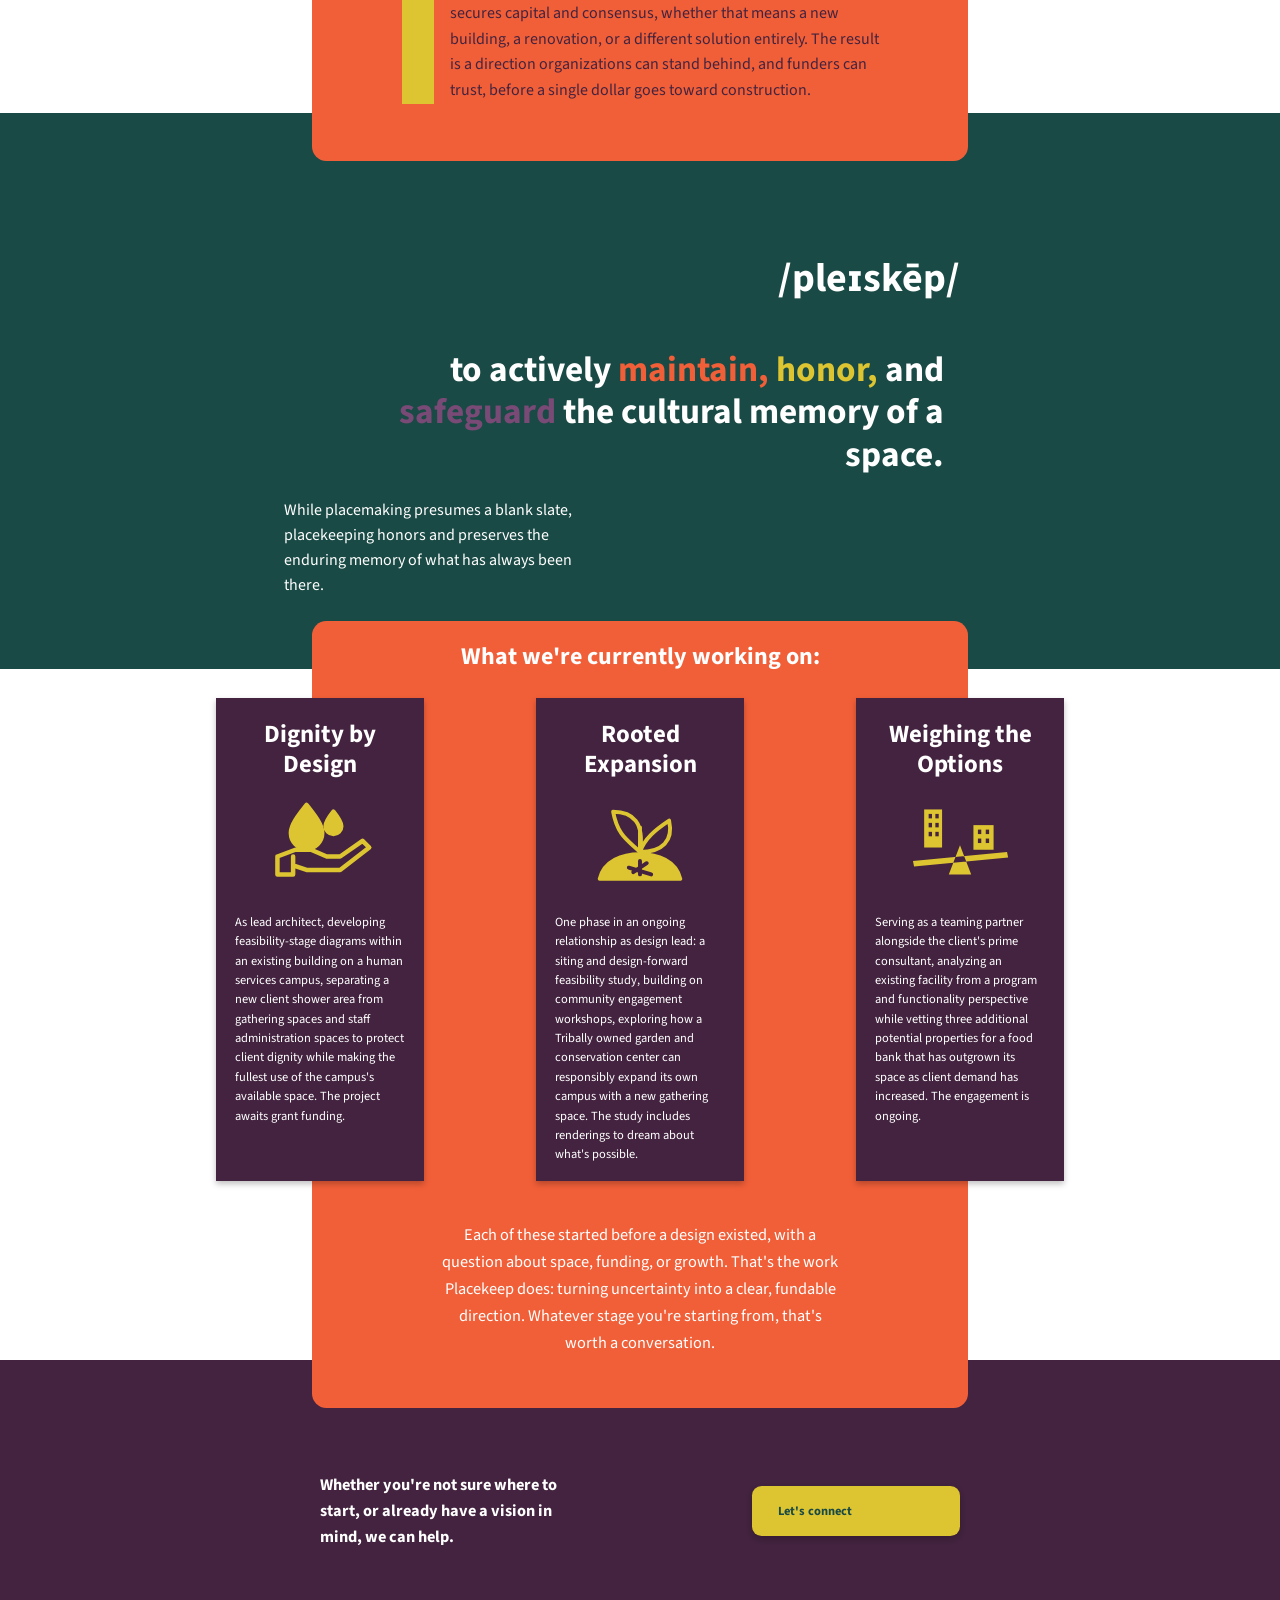
==== commit abc62e21: "tweaking home page" ====
--- a/index.html
+++ b/index.html
@@ -18,7 +18,9 @@
 <body>
 
     <header class="site-header">
-        <a class="logo" href="#top" aria-label="Placekeep home">PLACEKEEP</a>
+        <a href="./index.html">
+            <img class="logo" src="./img/Placekeep_Logo_Orange.png" alt="Placekeep home">
+        </a>
         <button class="menu-btn" aria-label="Menu" aria-expanded="false"
             aria-controls="nav"><span></span><span></span><span></span></button>
         <nav class="nav" id="nav" aria-label="Main">
@@ -29,8 +31,8 @@
                     <li><a href="approach.html#design-firms">For Design Firms</a></li>
                 </ul>
             </div>
-            <a href="#about">About</a>
-            <a href="#contact">Contact</a>
+            <a href="about.html">About</a>
+            <a href="contact.html">Contact</a>
         </nav>
     </header>
 
--- a/css/style.css
+++ b/css/style.css
@@ -1,3 +1,35 @@
+/* ==========================================================================
+   PLACEKEEP - STYLESHEET
+   --------------------------------------------------------------------------
+   Shared by: index.html, approach.html, about.html, contact.html
+   Mobile breakpoint: max-width 820px (each section has its own mobile block)
+
+   TABLE OF CONTENTS
+   --------------------------------------------------------------------------
+    1. Variables & Base Reset ........ colors, fonts, global defaults
+    2. Header & Navigation ........... logo, nav links, hamburger button
+    3. Home: Hero .................... purple intro with big headline
+    4. Home: Audience Split .......... two-column CTA row + .btn button
+    5. Shared: Orange Panels & Cards . .panel, .cards, .card, .stat
+    6. Home: "Gap" Text Block ........ yellow-bar quote inside orange panel
+    7. Home: Definition Section ...... teal "/pleɪskēp/" section
+    8. Home: Work Panel .............. "What we're currently working on"
+    9. Shared: Closing Footer ........ purple footer with "Let's connect"
+   10. Mobile: Shared + Home ......... header, hero, panels, cards, footer
+   11. Shared: Dropdown Nav .......... Approach submenu
+   12. Approach Page ................. intro, tabs, tab panels, "across" text
+   13. Approach Page: Mobile
+   14. About Page .................... hero, mission/vision, bio, testimonials
+   15. About Page: Mobile
+   16. About Page: Footer Overrides
+   17. Contact Page .................. accordions and forms
+   18. Contact Page: Mobile
+   ========================================================================== */
+
+/* ==========================================================================
+   1. VARIABLES & BASE RESET
+   Change brand colors and fonts here.
+   ========================================================================== */
 :root {
   --purple: #43233f;
   --orange: #f15f38;
@@ -30,10 +62,12 @@
 a {
   color: inherit;
 }
+/* Visible keyboard focus ring on every page */
 :focus-visible {
   outline: 3px solid var(--yellow);
   outline-offset: 3px;
 }
+/* Turn off smooth scrolling and transitions for people who prefer less motion */
 @media (prefers-reduced-motion: reduce) {
   html {
     scroll-behavior: auto;
@@ -43,7 +77,10 @@
   }
 }
 
-/* Header */
+/* ==========================================================================
+   2. HEADER & NAVIGATION
+   White bar at the top of every page. Hamburger button is hidden on desktop.
+   ========================================================================== */
 .site-header {
   background: var(--white);
   display: flex;
@@ -54,7 +91,9 @@
   position: relative;
   z-index: 5;
 }
-.logo {
+
+/* Old text-based logo (kept for reference, replaced by the image logo below) */
+/* .logo {
   font-family: "Oswald", var(--font);
   font-weight: 500;
   font-size: 2.4rem;
@@ -64,21 +103,34 @@
   letter-spacing: -0.01em;
   transform: scaleY(1.1);
   transform-origin: top;
-}
+} */
+
+/* Logo (image) */
+.logo {
+  height: 60px;
+  width: auto;
+  position: relative;
+  top: 2px;
+}
+
+/* Main nav links */
 .nav {
   display: flex;
   gap: 2.4rem;
   padding-top: 1.4rem;
+  align-items: flex-start;
 }
 .nav a {
   color: var(--orange);
   font-weight: 700;
-  font-size: 0.8rem;
+  font-size: 0.9rem;
   text-decoration: none;
 }
 .nav a:hover {
   text-decoration: underline;
 }
+
+/* Hamburger button (shown on mobile only, see section 10) */
 .menu-btn {
   display: none;
   background: none;
@@ -96,7 +148,11 @@
   border-radius: 2px;
 }
 
-/* Hero */
+/* ==========================================================================
+   3. HOME: HERO
+   Purple intro. Colored words in the headline use .o (orange), .y (yellow),
+   .t (light teal).
+   ========================================================================== */
 .hero {
   background: var(--purple);
   padding: 2.2rem 3.5rem 2.6rem;
@@ -106,8 +162,9 @@
   font-size: clamp(2.4rem, 6.4vw, 4.8rem);
   line-height: 1.06;
   text-align: right;
-  max-width: 50rem;
+  max-width: 46rem;
   margin-left: auto;
+  margin-right: 8%;
   letter-spacing: -0.01em;
 }
 .hero h1 .o {
@@ -119,15 +176,20 @@
 .hero h1 .t {
   color: var(--teal-light);
 }
+/* Intro paragraph tucked up under the headline (negative top margin) */
 .hero p {
-  max-width: 21rem;
-  margin: -4.2rem 0 0 4rem;
+  max-width: 27rem;
+  margin: -0.2rem 0 0 7rem;
   font-size: 0.98rem;
   line-height: 1.55;
   position: relative;
 }
 
-/* Audience split */
+/* ==========================================================================
+   4. HOME: AUDIENCE SPLIT + BUTTONS
+   White two-column row ("For design firms" / "For organizations...").
+   Also reused on the About page as .split.mv (mission / vision).
+   ========================================================================== */
 .split {
   background: var(--white);
   color: var(--ink);
@@ -145,6 +207,7 @@
   align-items: center;
   gap: 0.7rem;
 }
+/* Orange divider line between the two columns */
 .split > div + div {
   border-left: 3px solid var(--orange);
 }
@@ -158,6 +221,8 @@
   max-width: 15rem;
   margin-bottom: 0.5rem;
 }
+
+/* Yellow button (used on Home, and the "Let's connect" footer button) */
 .btn {
   display: inline-block;
   background: var(--yellow);
@@ -165,6 +230,7 @@
   font-weight: 700;
   font-size: 0.78rem;
   text-decoration: none;
+  width: 13rem;
   padding: 0.95rem 1.6rem;
   border-radius: 0.6rem;
   box-shadow: 0 3px 6px rgba(0, 0, 0, 0.2);
@@ -174,45 +240,53 @@
   transform: translateY(-2px);
 }
 
-/* Orange panels */
+/* ==========================================================================
+   5. SHARED: ORANGE PANELS & CARDS
+   .panel is the orange rounded box. .cards is a 3-column grid that is wider
+   than the panel, so the cards overhang its edges (desktop only).
+   ========================================================================== */
 .panel {
   background: var(--orange);
-  width: min(55%, 34rem);
+  width: min(55%, 41rem);
   margin: 0 auto;
-  border-radius: 0.9rem 0.9rem 0 0;
+  border-radius: 0.9rem;
   padding: 1.3rem 0 0;
   position: relative;
   z-index: 2;
 }
+/* Panel heading, e.g. "Starting by listening delivers:" */
 .panel h2.lead {
   text-align: center;
   font-weight: 700;
-  font-size: 1.3rem;
+  font-size: 1.5rem;
   line-height: 1.25;
   padding: 0 1rem;
 }
 .cards {
   display: grid;
-  grid-template-columns: repeat(3, 1fr);
-  gap: 2.6rem;
+  grid-template-columns: repeat(3, 13rem); /* match the card width */
+  justify-content: center;
+  gap: 7rem;
   width: min(1100px, 92vw);
   margin: 1.8rem 0 0 50%;
   transform: translateX(-50%);
 }
 .card {
-  border-radius: 0.3rem;
   padding: 1.2rem 1.2rem 1rem;
   box-shadow: 0 3px 6px rgba(0, 0, 0, 0.25);
 }
+
+/* Stat cards (2X / 7% / 10%) */
 .stat {
   background: var(--teal);
+  width: 13rem;
   min-height: 15rem;
   display: flex;
   flex-direction: column;
 }
 .stat .num {
   font-weight: 900;
-  font-size: 4.2rem;
+  font-size: 5rem;
   line-height: 1;
   color: var(--yellow);
   text-align: center;
@@ -222,6 +296,7 @@
   font-size: 0.88rem;
   line-height: 1.5;
 }
+/* Source citation at the bottom of each stat card */
 .stat small {
   margin-top: auto;
   padding-top: 1rem;
@@ -229,35 +304,46 @@
   line-height: 1.35;
   opacity: 0.65;
 }
+
+/* ==========================================================================
+   6. HOME: "GAP" TEXT BLOCK
+   "The gap between a space problem and a real solution" with yellow bar.
+   ========================================================================== */
 .gap {
-  padding: 3.2rem 2.2rem 3.4rem 3.6rem;
+  padding: 3.6rem 2.2rem 3.6rem 5.6rem;
   color: var(--purple);
 }
 .gap h3 {
-  font-size: 1.35rem;
+  font-size: 1.5rem;
   line-height: 1.2;
   margin-bottom: 1rem;
   color: var(--white);
 }
 .gap .quote {
-  border-left: 1.5rem solid var(--yellow);
+  border-left: 2rem solid var(--yellow);
   padding-left: 1rem;
-  font-size: 0.9rem;
+  font-size: 1rem;
   line-height: 1.6;
+  width: 30rem;
 }
 .gap .quote p + p {
   margin-top: 1.1rem;
 }
 
-/* Definition */
+/* ==========================================================================
+   7. HOME: DEFINITION SECTION
+   Teal band with the pronunciation and definition of "placekeep".
+   Colored words: .o orange, .y yellow, .p plum.
+   ========================================================================== */
 .define {
   background: var(--teal);
-  padding: 5.5rem 3.5rem 7.5rem;
+  margin-top: -3rem;
+  padding: 8.5rem 3.5rem 4.5rem;
 }
 .define .ipa {
   text-align: right;
   font-weight: 700;
-  font-size: 1.5rem;
+  font-size: 2.5rem;
   max-width: 40rem;
   margin: 0 auto 2.5rem;
   padding-right: 0;
@@ -279,10 +365,11 @@
 .define h2 .p {
   color: #7a4a77;
 }
+/* Small paragraph pushed left of the headline on desktop */
 .define .note {
-  max-width: 14.5rem;
+  max-width: 19.5rem;
   margin: 1.4rem auto 0;
-  font-size: 0.98rem;
+  font-size: 1rem;
   line-height: 1.55;
   position: relative;
   left: -12.5rem;
@@ -295,14 +382,19 @@
   max-width: none;
 }
 
-/* Work panel */
+/* ==========================================================================
+   8. HOME: WORK PANEL
+   "What we're currently working on" - overlaps the teal section above it.
+   ========================================================================== */
+
 .work {
-  margin-top: -5rem;
+  margin-top: -3rem;
   padding-bottom: 0;
 }
 .work .cards {
   margin-top: 1.6rem;
 }
+/* Purple project cards (Dignity by Design, Rooted Expansion, ...) */
 .proj {
   background: var(--purple);
   text-align: center;
@@ -324,6 +416,7 @@
   line-height: 1.55;
   text-align: left;
 }
+/* Closing paragraph at the bottom of the work panel */
 .wrapup {
   text-align: center;
   font-size: 1.02rem;
@@ -333,7 +426,10 @@
   margin: 0 auto;
 }
 
-/* Closing */
+/* ==========================================================================
+   9. SHARED: CLOSING FOOTER
+   Purple footer with the "Let's connect" button (Home, Approach, About).
+   ========================================================================== */
 .closing {
   background: var(--purple);
   margin-top: -3rem;
@@ -354,8 +450,13 @@
   max-width: 17rem;
 }
 
-/* Mobile */
+/* ==========================================================================
+   10. MOBILE: SHARED + HOME  (max-width: 820px)
+   Covers the header, hamburger menu, and Home page sections, plus the shared
+   .panel / .cards / .closing rules used by other pages.
+   ========================================================================== */
 @media (max-width: 820px) {
+  /* --- Header & hamburger menu --- */
   .site-header {
     padding: 0.9rem 1.2rem 0;
     height: 50px;
@@ -378,6 +479,7 @@
     padding: 0.5rem 1.2rem 1rem;
     box-shadow: 0 6px 10px rgba(0, 0, 0, 0.15);
   }
+  /* .open is toggled by script.js when the hamburger is clicked */
   .nav.open {
     display: flex;
   }
@@ -385,6 +487,8 @@
     padding: 0.7rem 0;
     font-size: 1rem;
   }
+
+  /* --- Home: hero --- */
   .hero {
     padding: 1.6rem 1.2rem 2rem;
   }
@@ -398,6 +502,8 @@
     max-width: none;
     font-size: 0.9rem;
   }
+
+  /* --- Audience split (stacks into one column) --- */
   .split {
     display: block;
     padding: 2rem 1.2rem;
@@ -416,6 +522,8 @@
     font-size: 0.85rem;
     max-width: 20rem;
   }
+
+  /* --- Shared panels & cards --- */
   .panel {
     width: calc(100% - 2.4rem);
     max-width: none;
@@ -439,6 +547,8 @@
   .stat .num {
     font-size: 4.2rem;
   }
+
+  /* --- Home: gap block, definition, work panel --- */
   .gap {
     padding: 2.2rem 1.4rem 2.6rem;
   }
@@ -449,9 +559,14 @@
   .gap .quote {
     font-size: 0.82rem;
   }
-  .define {
-    padding: 3.5rem 1.2rem 6rem;
-  }
+ .define {
+  margin-top: -2rem;
+  padding: 5.5rem 1.2rem 4.5rem; 
+}
+
+
+
+
   .define .wrap {
     display: flex;
     flex-direction: column;
@@ -470,9 +585,9 @@
     margin: 1.2rem 0 0;
     max-width: 13rem;
   }
-  .work {
-    margin-top: -4rem;
-  }
+.work {
+  margin-top: -2.5rem; 
+}
   .proj {
     min-height: 0;
   }
@@ -483,6 +598,8 @@
     padding: 2.2rem 1.4rem 2.6rem;
     font-size: 1rem;
   }
+
+  /* --- Closing footer --- */
   .closing {
     padding: 5.5rem 1.2rem 3rem;
     margin-top: -2rem;
@@ -497,9 +614,17 @@
   }
 }
 
-/* ---------- Shared: dropdown nav ---------- */
+/* ==========================================================================
+   11. SHARED: DROPDOWN NAV
+   "Approach" submenu (For Project Owners / For Design Firms).
+   Opens on hover or keyboard focus on desktop; shown inline on mobile.
+   ========================================================================== */
 .has-sub {
   position: relative;
+}
+
+.has-sub > a {
+  display: block;
 }
 .sub {
   list-style: none;
@@ -507,10 +632,19 @@
   position: absolute;
   left: 0;
   top: 100%;
-  margin-top: 0.3rem;
+  margin-top: 0; /* was 0.3rem, this created the gap */
   background: var(--orange);
   min-width: 9.5rem;
   z-index: 10;
+}
+/* Invisible strip that keeps the menu open while the pointer crosses the gap */
+.sub::before {
+  content: "";
+  position: absolute;
+  left: 0;
+  right: 0;
+  top: -0.4rem;
+  height: 0.4rem;
 }
 .sub a {
   display: block;
@@ -530,7 +664,11 @@
   display: block;
 }
 
-/* ---------- Approach page ---------- */
+/* ==========================================================================
+   12. APPROACH PAGE
+   ========================================================================== */
+
+/* --- Intro sections ("For Project Owners" / "For Design Firms") --- */
 .intro {
   background: var(--purple);
   padding: 5rem 3.5rem 8rem;
@@ -539,6 +677,7 @@
   max-width: 38rem;
   margin: 0 auto;
 }
+/* Modifier: teal background instead of purple */
 .on-teal {
   background: var(--teal);
 }
@@ -556,6 +695,8 @@
 .intro-inner p + p {
   margin-top: 1.3rem;
 }
+
+/* --- White band that holds a panel overlapping the sections above/below --- */
 .band {
   background: var(--white);
   padding-bottom: 0;
@@ -572,6 +713,10 @@
 .intro.after-band {
   padding-bottom: 8rem;
 }
+
+/* --- Tabs (desktop) / accordion (mobile) ---
+   Each .tab sets its grid position with --c (column) and --r (row)
+   inline in the HTML. .tab-panel sits in row 3 (six tabs) or row 2 (three). */
 .tabs {
   display: grid;
   grid-template-columns: repeat(3, 1fr);
@@ -605,6 +750,7 @@
   opacity: 0.75;
   margin-bottom: 0.25rem;
 }
+/* Plus icon drawn with two gradient lines */
 .tab::after {
   content: "";
   position: absolute;
@@ -616,6 +762,7 @@
     linear-gradient(var(--yellow), var(--yellow)) center/100% 3px no-repeat,
     linear-gradient(var(--yellow), var(--yellow)) center/3px 100% no-repeat;
 }
+/* Selected tab: yellow background, teal plus */
 .tab[aria-selected="true"] {
   background: var(--yellow);
   color: var(--teal);
@@ -628,6 +775,8 @@
 .tab:hover:not([aria-selected="true"]) {
   background: #235a54;
 }
+
+/* --- Tab panel content --- */
 .tab-panel {
   grid-column: 1/-1;
   grid-row: 3;
@@ -654,6 +803,8 @@
 .tab-panel .quote p + p {
   margin-top: 1.1rem;
 }
+
+/* --- "Across all three tiers" note --- */
 .across {
   text-align: center;
   color: var(--white);
@@ -669,11 +820,18 @@
   max-width: 20rem;
   margin: 0 auto;
 }
+
+/* --- Footer variant used on Approach, About, and Contact-linked pages --- */
 .closing .in.wide {
   justify-content: space-between;
 }
 
+/* ==========================================================================
+   13. APPROACH PAGE: MOBILE  (max-width: 820px)
+   Also contains the mobile dropdown-nav styles from section 11.
+   ========================================================================== */
 @media (max-width: 820px) {
+  /* Dropdown nav shows inline in the mobile menu */
   .sub {
     display: block;
     position: static;
@@ -686,6 +844,8 @@
     padding: 0.4rem 0;
     font-size: 0.95rem;
   }
+
+  /* Intro sections */
   .intro {
     padding: 2.2rem 1.2rem 5rem;
   }
@@ -698,6 +858,8 @@
   .intro-inner p {
     font-size: 1rem;
   }
+
+  /* Band + panel */
   .band {
     background: var(--white);
   }
@@ -708,6 +870,8 @@
   .after-band {
     padding-top: 5rem;
   }
+
+  /* Tabs become a stacked accordion */
   .tabs {
     display: flex;
     flex-direction: column;
@@ -738,7 +902,11 @@
   }
 }
 
-/* ---------- About page ---------- */
+/* ==========================================================================
+   14. ABOUT PAGE
+   ========================================================================== */
+
+/* --- Hero (single headline, no paragraph) --- */
 .hero.solo {
   padding: 3.2rem 3.5rem 3.8rem;
 }
@@ -747,6 +915,8 @@
   max-width: 42rem;
   margin: 0 6% 0 auto;
 }
+
+/* --- Mission / Vision (reuses .split from section 4) --- */
 .split.mv {
   max-width: 64rem;
   padding-bottom: 3.4rem;
@@ -760,6 +930,9 @@
   line-height: 1.55;
   margin: 0 0 0.9rem;
 }
+
+/* --- "Two ways to work together" / "What we commit to" cards ---
+   .duo is a 2-column grid wider than the panel. .teal and .plum set the card color. */
 .duo {
   display: grid;
   grid-template-columns: 1fr 1fr;
@@ -788,12 +961,14 @@
   font-size: 0.78rem;
   line-height: 1.6;
 }
+/* Second heading inside a panel ("What we commit to:") */
 .panel .sub-lead {
   text-align: center;
   font-weight: 700;
   font-size: 1.3rem;
   margin-top: 2rem;
 }
+/* Rounded-all-corners panel variant that overhangs the next section */
 .panel.round {
   border-radius: 0.9rem;
   padding-bottom: 3.5rem;
@@ -802,6 +977,9 @@
 .after-panel {
   padding-top: 7rem;
 }
+
+/* --- Bio section (portrait + story) ---
+   Desktop grid areas: "side head" / "side story". On mobile it stacks. */
 .bio {
   background: var(--teal);
   padding: 5rem 3.5rem 8rem;
@@ -829,6 +1007,8 @@
 .headline .o {
   color: var(--orange);
 }
+
+/* Portrait column: photo, caption, social links */
 .portrait {
   grid-area: side;
 }
@@ -858,6 +1038,7 @@
   font-size: 0.82rem;
   margin: 1.1rem 0 0.6rem;
 }
+/* LinkedIn-style social cards */
 .social {
   display: flex;
   align-items: center;
@@ -892,6 +1073,8 @@
   background: var(--purple);
   border-radius: 0.4rem;
 }
+
+/* Story column: Her Story / Recognition / Track Record */
 .story {
   grid-area: story;
 }
@@ -913,6 +1096,8 @@
 .story a {
   color: var(--white);
 }
+
+/* --- Client testimonials (2-column, wider than the panel) --- */
 .quotes {
   display: grid;
   grid-template-columns: 1fr 1fr;
@@ -952,7 +1137,11 @@
   margin-top: 1.1rem;
 }
 
+/* ==========================================================================
+   15. ABOUT PAGE: MOBILE  (max-width: 820px)
+   ========================================================================== */
 @media (max-width: 820px) {
+  /* Hero */
   .hero.solo {
     padding: 1.6rem 1.2rem 2rem;
   }
@@ -961,6 +1150,8 @@
     margin: 0;
     font-size: 1.9rem;
   }
+
+  /* Mission / Vision */
   .split.mv > div {
     padding-bottom: 1.6rem;
   }
@@ -968,6 +1159,8 @@
     max-width: 20rem;
     font-size: 0.85rem;
   }
+
+  /* Cards and testimonials stack into one column */
   .duo,
   .quotes {
     grid-template-columns: 1fr;
@@ -986,6 +1179,8 @@
   .after-panel {
     padding-top: 5.5rem;
   }
+
+  /* Bio stacks: headline, then portrait, then story */
   .bio {
     padding: 3rem 1.2rem 6rem;
   }
@@ -1011,6 +1206,12 @@
     font-size: 1.4rem;
   }
 }
+
+/* ==========================================================================
+   16. ABOUT PAGE: FOOTER OVERRIDES
+   The About footer sits flush under the testimonials panel, so the usual
+   negative top margin from section 9 is removed.
+   ========================================================================== */
 .closing.after-panel-footer {
   margin-top: 0;
   padding-top: 7rem;
@@ -1022,7 +1223,11 @@
   }
 }
 
-/* ---------- Contact page ---------- */
+/* ==========================================================================
+   17. CONTACT PAGE
+   .c-wrap paints the purple / white / teal background bands behind the
+   orange .connect box.
+   ========================================================================== */
 .c-wrap {
   padding: 5rem 1.5rem 9rem;
   background: linear-gradient(
@@ -1044,6 +1249,8 @@
   font-weight: 700;
   margin-bottom: 3rem;
 }
+
+/* --- Accordion: yellow header button + teal form body --- */
 .acc {
   margin-bottom: 2.6rem;
 }
@@ -1071,6 +1278,7 @@
   line-height: 1.3;
   margin-top: 0.1rem;
 }
+/* Plus icon (closed state) */
 .acc-btn::after {
   content: "";
   position: absolute;
@@ -1083,6 +1291,7 @@
     linear-gradient(var(--purple), var(--purple)) center/100% 4px no-repeat,
     linear-gradient(var(--purple), var(--purple)) center/4px 100% no-repeat;
 }
+/* Minus icon (open state: vertical bar removed) */
 .acc-btn[aria-expanded="true"]::after {
   background: linear-gradient(var(--purple), var(--purple)) center/100% 4px
     no-repeat;
@@ -1098,6 +1307,8 @@
   font-size: 0.9rem;
   margin-bottom: 1.1rem;
 }
+
+/* --- Form fields --- */
 .field {
   margin-bottom: 1.3rem;
 }
@@ -1126,9 +1337,12 @@
 .field textarea::placeholder {
   color: #5c5c5c;
 }
+/* Modifier: narrower input (name, organization, email) */
 .field.short input {
   width: 65%;
 }
+
+/* --- Submit button and status message --- */
 .submit {
   display: block;
   margin: 2.2rem 0 0 auto;
@@ -1145,11 +1359,16 @@
 .submit:hover {
   filter: brightness(1.05);
 }
+/* "Sending..." / success / error message (filled in by script.js) */
 .status {
   margin-top: 1rem;
   font-weight: 600;
   font-size: 0.9rem;
 }
+
+/* ==========================================================================
+   18. CONTACT PAGE: MOBILE  (max-width: 820px)
+   ========================================================================== */
 @media (max-width: 820px) {
   .c-wrap {
     padding: 3.2rem 0.9rem 7rem;
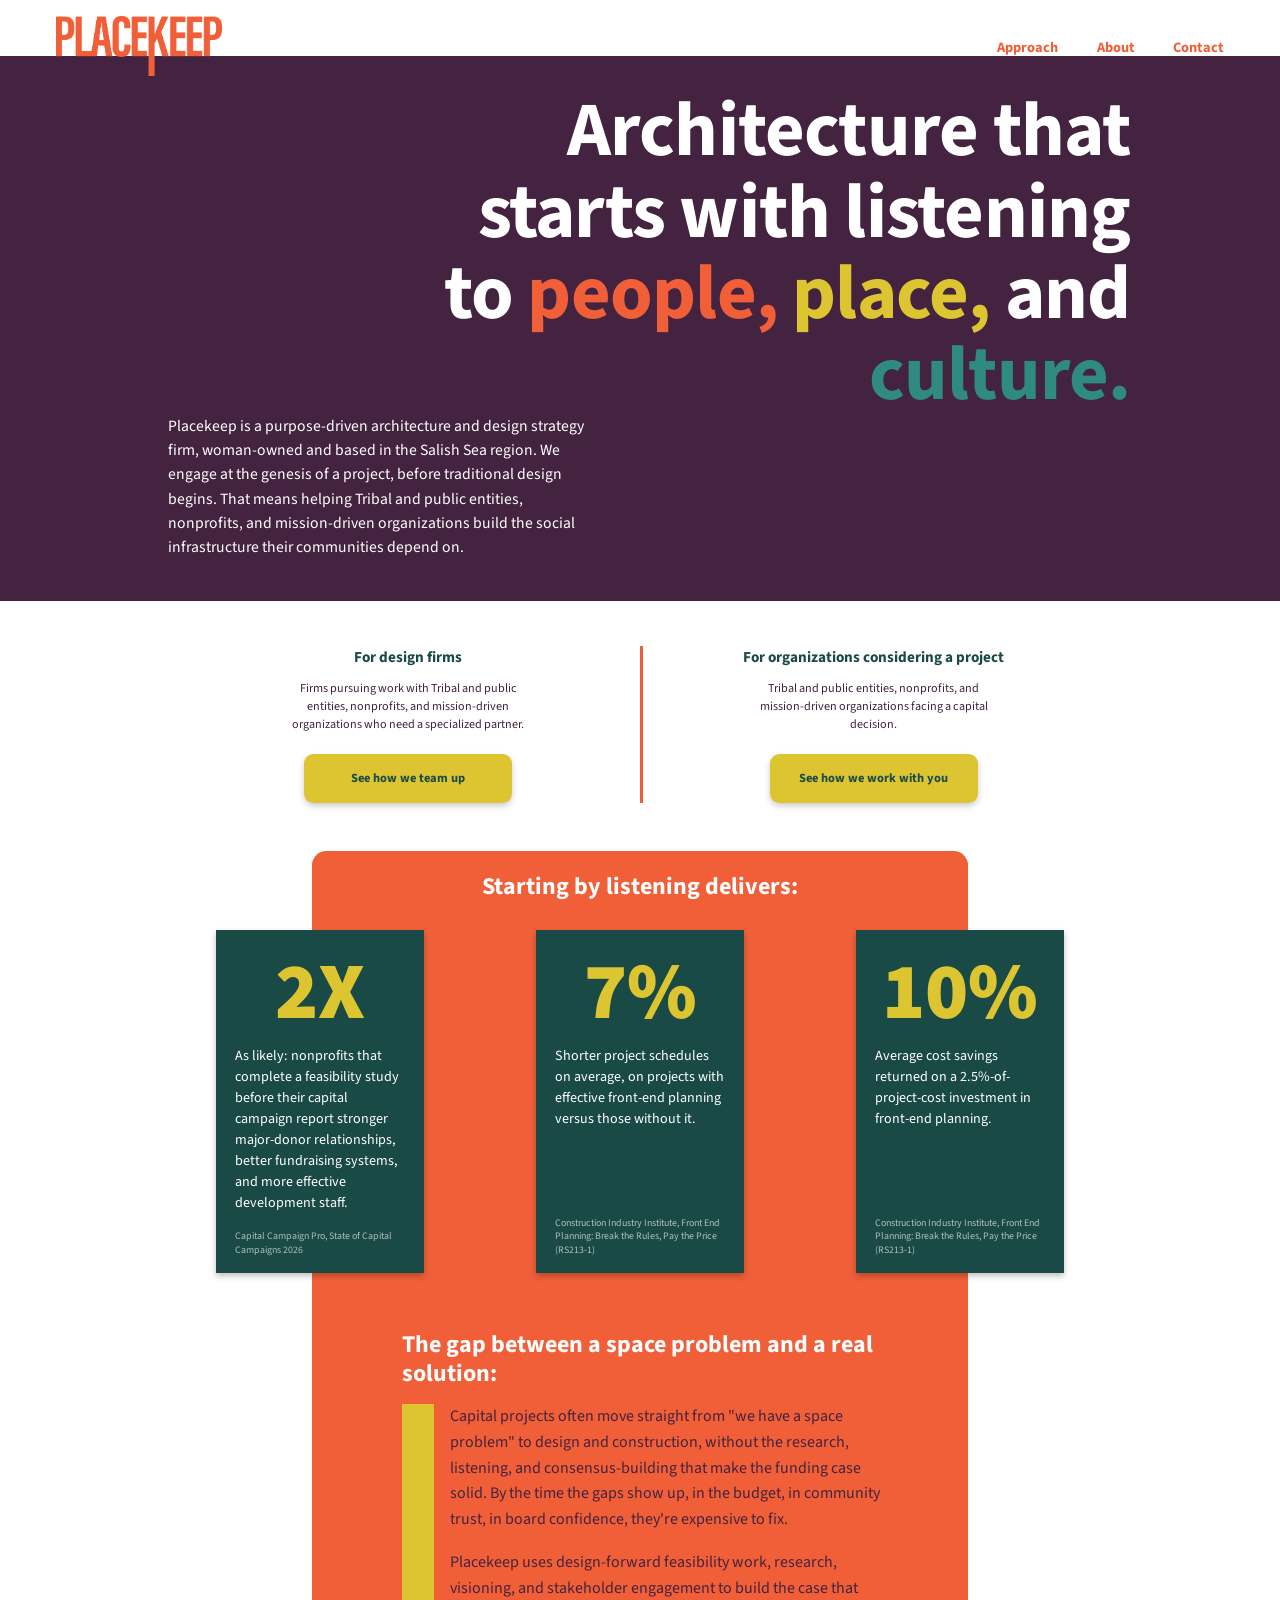
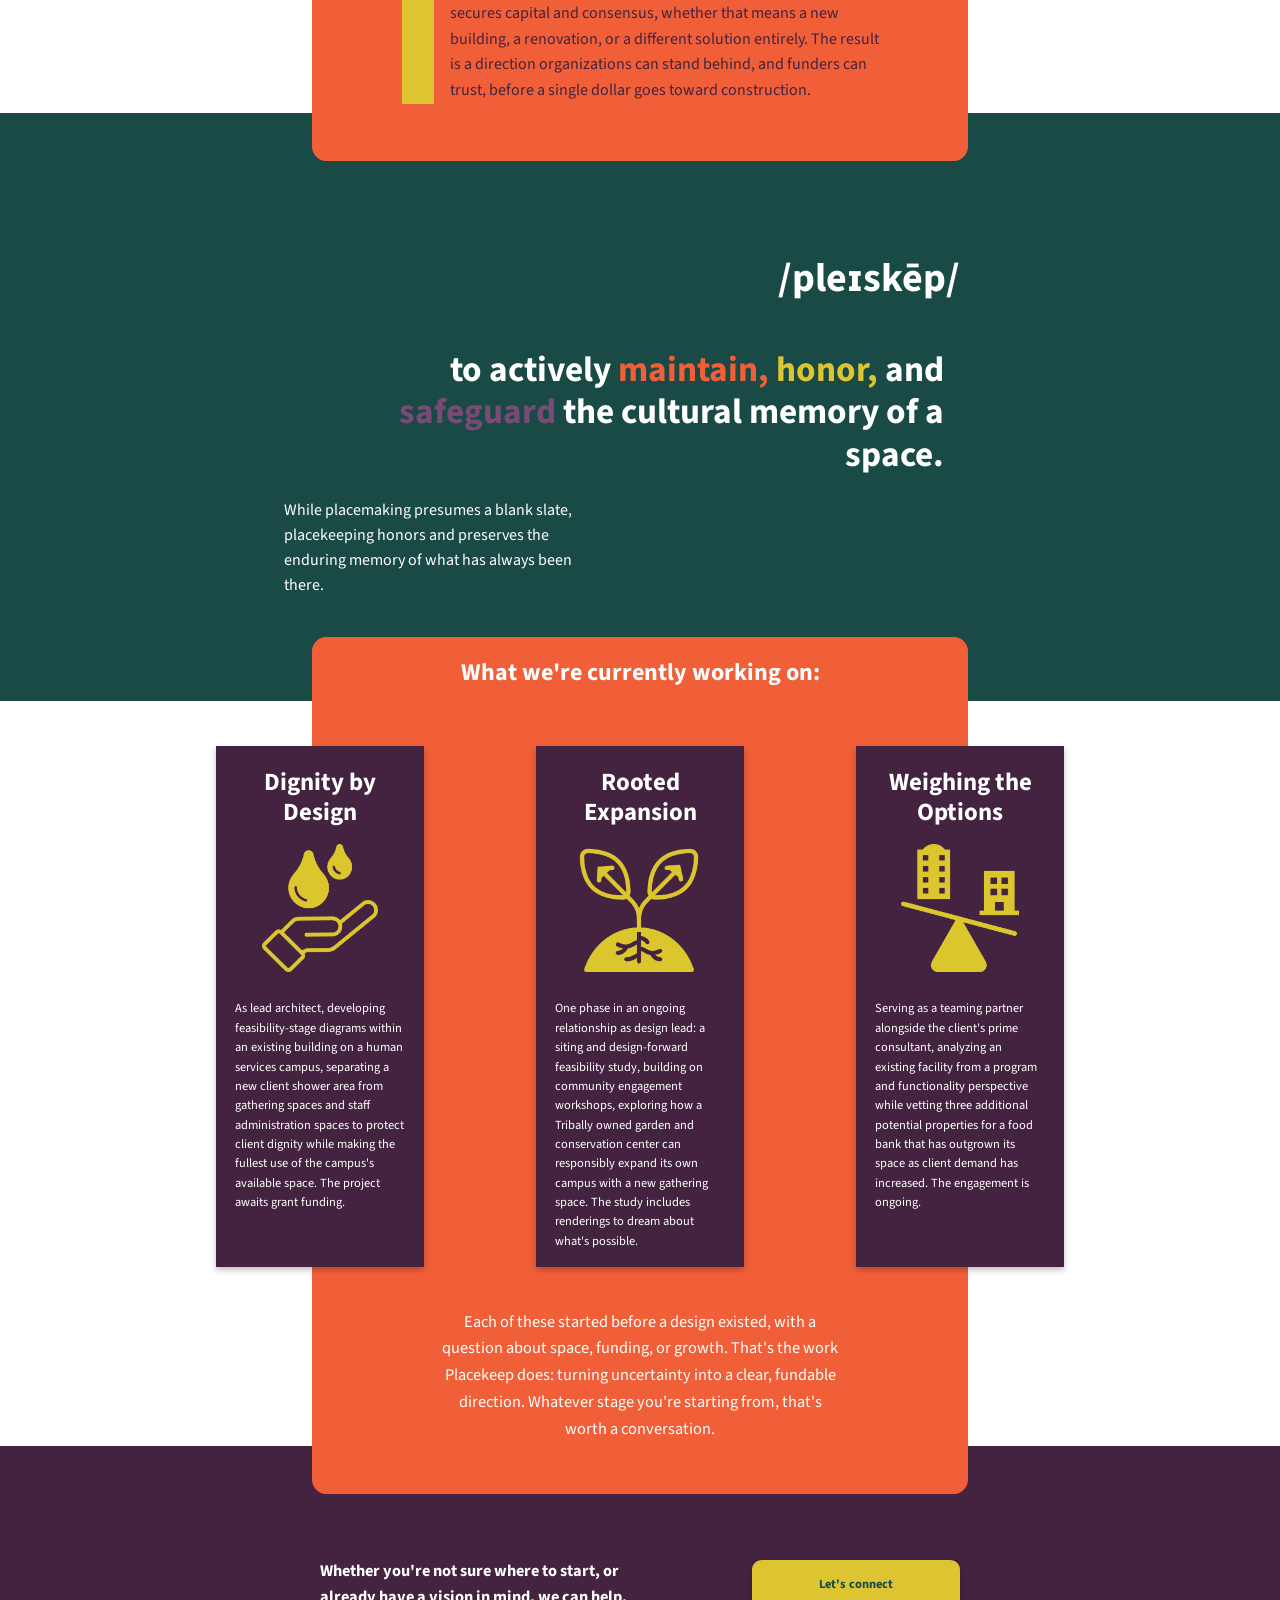
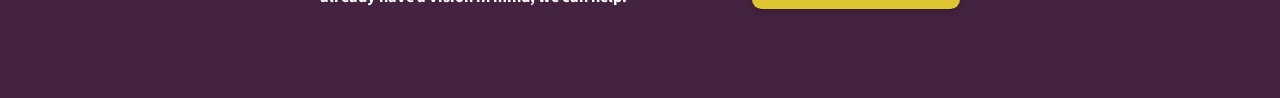
==== commit c838a22d: "finished home page tweaks" ====
--- a/index.html
+++ b/index.html
@@ -115,12 +115,7 @@
             <div class="cards">
                 <article class="card proj">
                     <h3>Dignity by Design</h3>
-                    <svg viewBox="0 0 100 80" fill="none" stroke="#ddc532" stroke-width="4" stroke-linejoin="round"
-                        stroke-linecap="round" aria-hidden="true">
-                        <path fill="#ddc532" d="M38 8c8 10 14 18 14 25a14 14 0 0 1-28 0c0-7 6-15 14-25z" />
-                        <path fill="#ddc532" d="M62 14c4 5 7 9 7 13a7 7 0 0 1-14 0c0-4 3-8 7-13z" />
-                        <path d="M12 54l16-6h14l14 6h12l20-14 6 6-26 20H38l-12-4M12 54v16h14V54" />
-                    </svg>
+                    <img class="icons" src="./img/DignityIcon.png" alt="Dignity by Design">
                     <p>As lead architect, developing feasibility-stage diagrams within an existing building on a human
                         services campus, separating a new client shower area from gathering spaces and staff
                         administration spaces to protect client dignity while making the fullest use of the campus's
@@ -128,13 +123,7 @@
                 </article>
                 <article class="card proj">
                     <h3>Rooted Expansion</h3>
-                    <svg viewBox="0 0 100 80" fill="none" stroke="#ddc532" stroke-width="3.5" stroke-linejoin="round"
-                        stroke-linecap="round" aria-hidden="true">
-                        <path
-                            d="M50 50C40 40 30 36 26 14c18 0 28 10 24 36zM50 50C54 38 64 30 76 22c4 18-6 28-26 28zM50 50V28" />
-                        <path fill="#ddc532" d="M14 74c4-16 20-22 36-22s32 6 36 22z" />
-                        <path stroke="#43233f" d="M40 64l20 6M44 68l12-8M50 58v12" />
-                    </svg>
+                    <img class="icons" src="./img/RootedIcon.png" alt="Rooted Expansion">
                     <p>One phase in an ongoing relationship as design lead: a siting and design-forward feasibility
                         study, building on community engagement workshops, exploring how a Tribally owned garden and
                         conservation center can responsibly expand its own campus with a new gathering space. The study
@@ -142,23 +131,7 @@
                 </article>
                 <article class="card proj">
                     <h3>Weighing the Options</h3>
-                    <svg viewBox="0 0 100 80" fill="none" aria-hidden="true">
-                        <path fill="#ddc532" d="M50 44l-10 26h20zM8 58l84-8 1 5L9 63z" />
-                        <rect x="18" y="12" width="16" height="34" fill="#ddc532" />
-                        <rect x="62" y="26" width="18" height="22" fill="#ddc532" />
-                        <g fill="#43233f">
-                            <rect x="22" y="16" width="3" height="4" />
-                            <rect x="28" y="16" width="3" height="4" />
-                            <rect x="22" y="24" width="3" height="4" />
-                            <rect x="28" y="24" width="3" height="4" />
-                            <rect x="22" y="32" width="3" height="4" />
-                            <rect x="28" y="32" width="3" height="4" />
-                            <rect x="66" y="30" width="3" height="4" />
-                            <rect x="73" y="30" width="3" height="4" />
-                            <rect x="66" y="38" width="3" height="4" />
-                            <rect x="73" y="38" width="3" height="4" />
-                        </g>
-                    </svg>
+                    <img class="icons" src="./img/WeighingIcon.png" alt="Weighing the Options">
                     <p>Serving as a teaming partner alongside the client's prime consultant, analyzing an existing
                         facility from a program and functionality perspective while vetting three additional potential
                         properties for a food bank that has outgrown its space as client demand has increased. The
@@ -174,7 +147,7 @@
     <footer class="closing" id="contact">
         <div class="in">
             <p>Whether you're not sure where to start, or already have a vision in mind, we can help.</p>
-            <a class="btn" href="mailto:hello@placekeep.com">Let's connect</a>
+            <a class="btn" href="contact.html">Let's connect</a>
         </div>
     </footer>
 
--- a/css/style.css
+++ b/css/style.css
@@ -226,6 +226,7 @@
 .btn {
   display: inline-block;
   background: var(--yellow);
+  text-align: center;
   color: var(--teal);
   font-weight: 700;
   font-size: 0.78rem;
@@ -338,7 +339,7 @@
 .define {
   background: var(--teal);
   margin-top: -3rem;
-  padding: 8.5rem 3.5rem 4.5rem;
+  padding: 8.5rem 3.5rem 6.5rem;
 }
 .define .ipa {
   text-align: right;
@@ -388,11 +389,11 @@
    ========================================================================== */
 
 .work {
-  margin-top: -3rem;
+  margin-top: -4rem;
   padding-bottom: 0;
 }
 .work .cards {
-  margin-top: 1.6rem;
+  margin-top: 3.6rem;
 }
 /* Purple project cards (Dignity by Design, Rooted Expansion, ...) */
 .proj {
@@ -406,8 +407,8 @@
   font-weight: 700;
   margin: 0.2rem 0 1rem;
 }
-.proj svg {
-  height: 5.6rem;
+.icons {
+  height: 8rem;
   width: auto;
   margin-bottom: 1.3rem;
 }
@@ -447,7 +448,7 @@
   font-weight: 700;
   font-size: 1.02rem;
   line-height: 1.6;
-  max-width: 17rem;
+  max-width: 20rem;
 }
 
 /* ==========================================================================
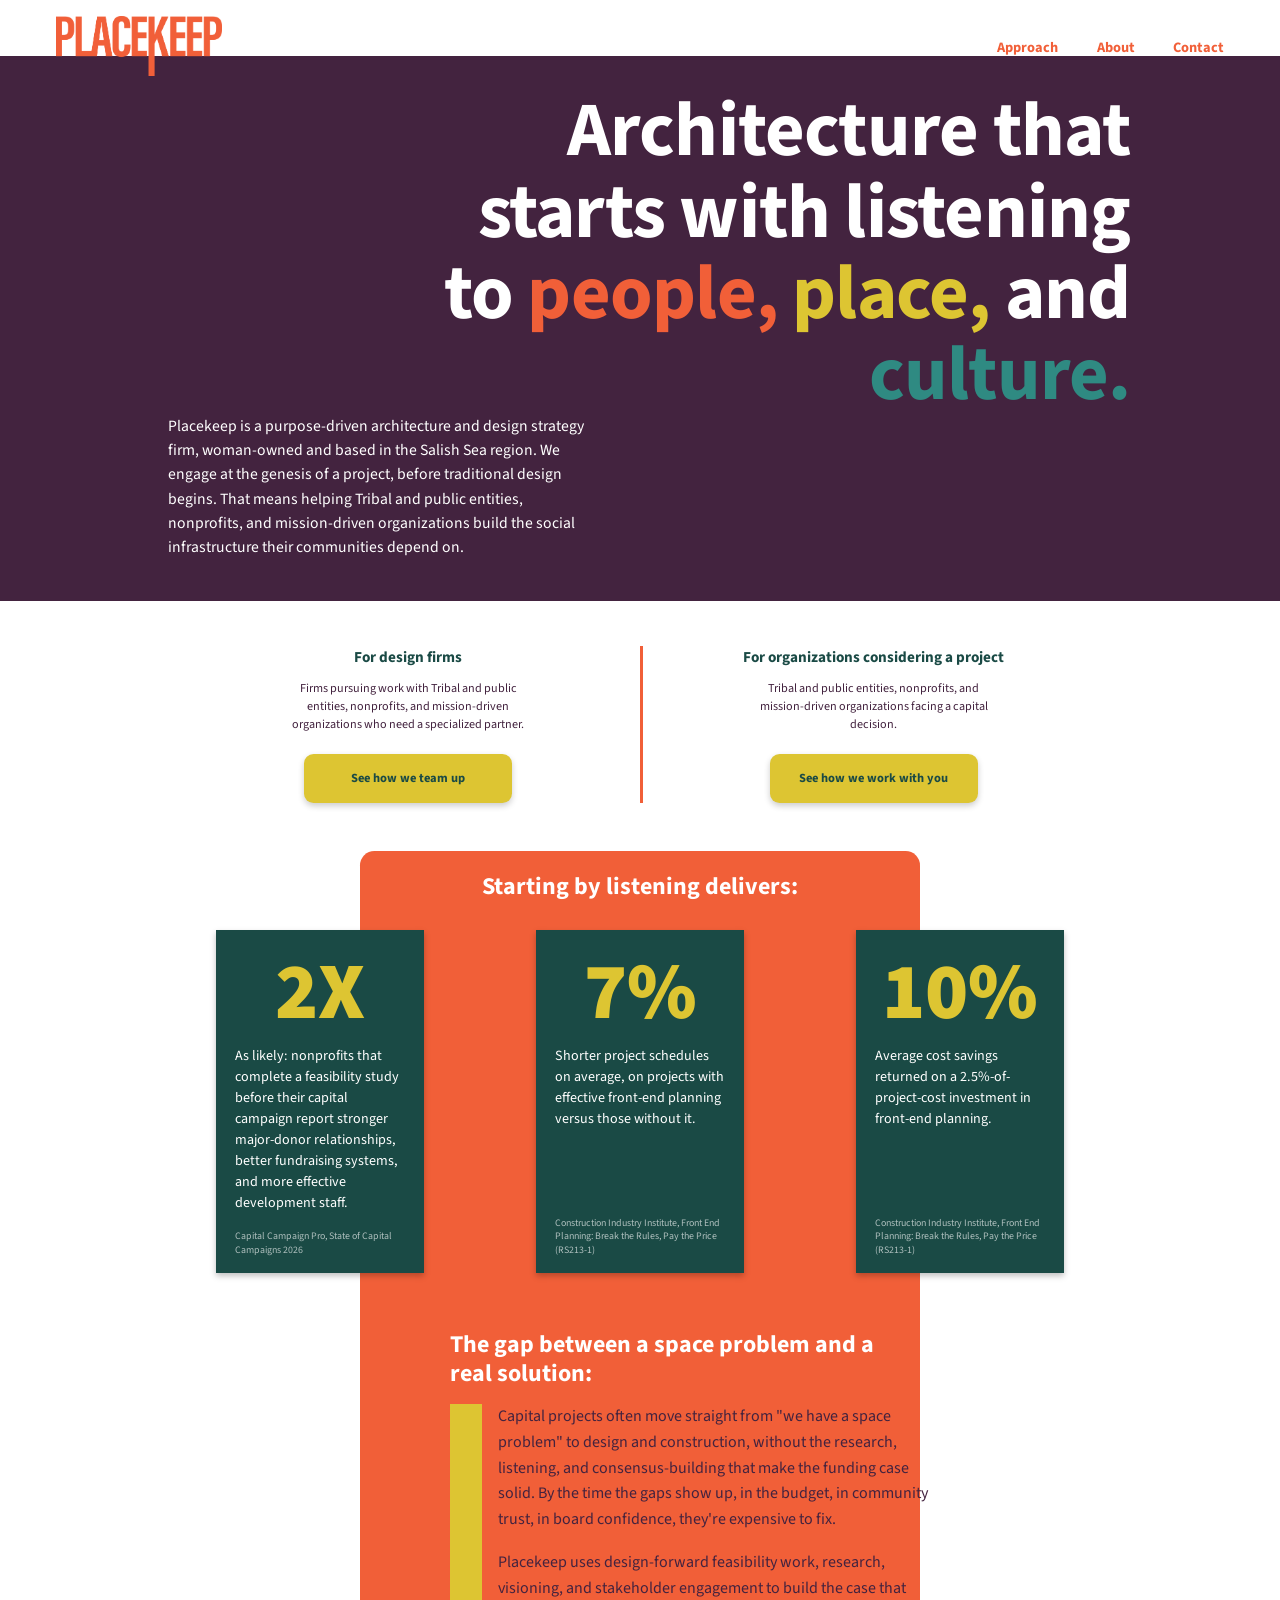
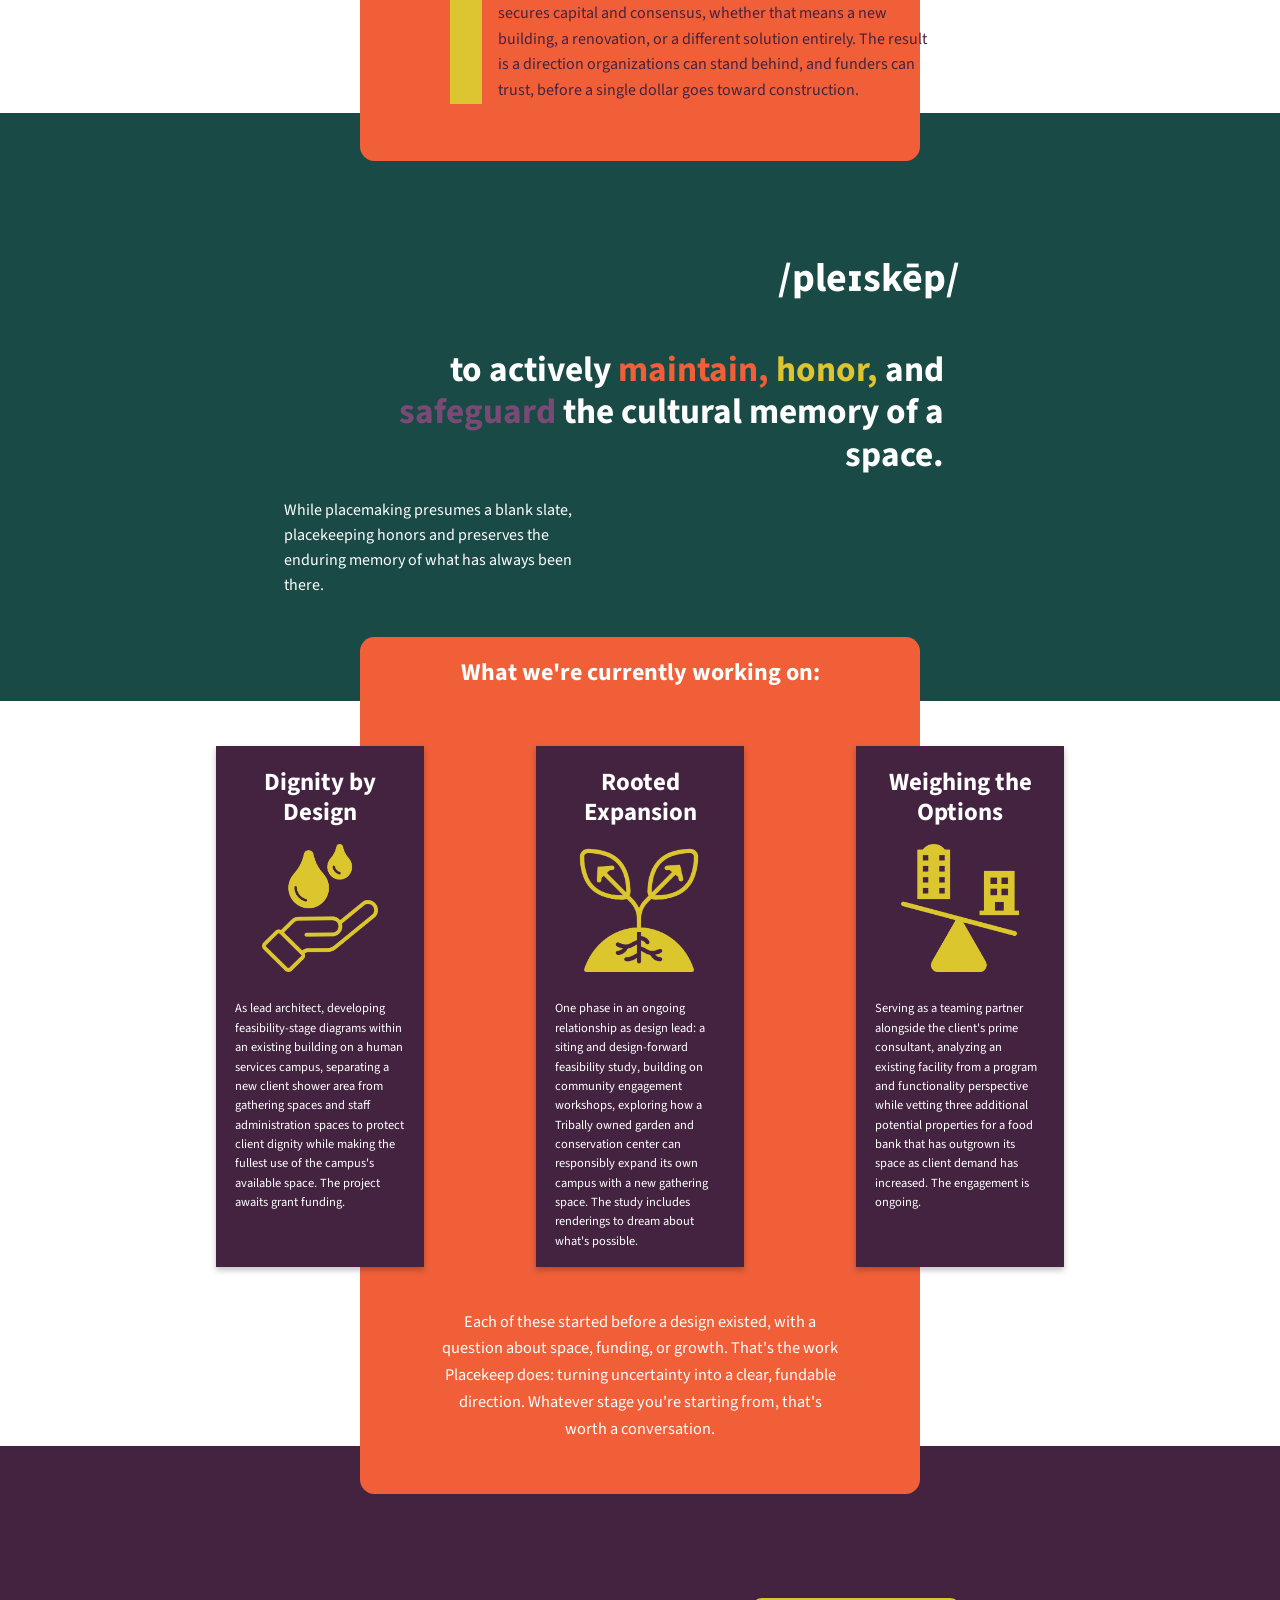
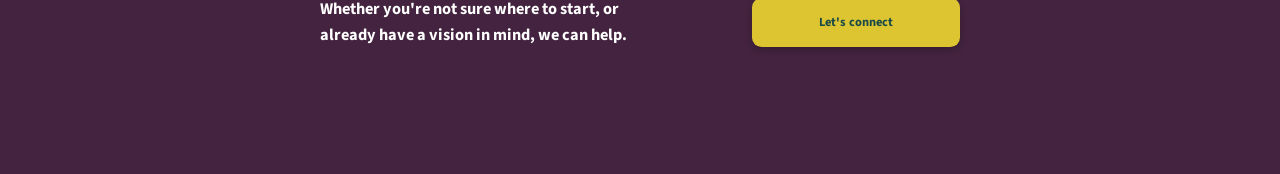
==== commit 031b7e5d: "styled approach, now styling about page" ====
--- a/index.html
+++ b/index.html
@@ -27,7 +27,7 @@
             <div class="has-sub">
                 <a href="approach.html">Approach</a>
                 <ul class="sub">
-                    <li><a href="approach.html#project-owners">For Project Owners</a></li>
+                    <li><a href="approach.html#project-owners">For Organizations</a></li>
                     <li><a href="approach.html#design-firms">For Design Firms</a></li>
                 </ul>
             </div>
--- a/css/style.css
+++ b/css/style.css
@@ -248,7 +248,7 @@
    ========================================================================== */
 .panel {
   background: var(--orange);
-  width: min(55%, 41rem);
+  width: min(50%, 35rem);
   margin: 0 auto;
   border-radius: 0.9rem;
   padding: 1.3rem 0 0;
@@ -437,6 +437,7 @@
   padding: 7rem 3.5rem 5.5rem;
 }
 .closing .in {
+  height: 8rem;
   max-width: 40rem;
   margin: 0 auto;
   display: flex;
@@ -701,9 +702,10 @@
 .band {
   background: var(--white);
   padding-bottom: 0;
+  display: flow-root; 
 }
 .band .panel {
-  margin-top: -4.6rem;
+  margin-top: -2.6rem;
   margin-bottom: -3.4rem;
   border-radius: 0.9rem;
   padding-bottom: 2.6rem;
@@ -712,7 +714,7 @@
   padding-top: 6.5rem;
 }
 .intro.after-band {
-  padding-bottom: 8rem;
+  padding-bottom: 6rem;
 }
 
 /* --- Tabs (desktop) / accordion (mobile) ---
@@ -724,8 +726,12 @@
   gap: 1.9rem 1.9rem;
   width: calc(100% + 5rem);
   margin: 1.3rem 0 0 -2.5rem;
-}
-.tab {
+}.tab {
+  --tab-h: 8rem;           
+  min-height: var(--tab-h);
+  padding: calc(var(--tab-h) / 2) 1rem 1rem;  
+  justify-content: flex-start;      
+
   grid-column: var(--c);
   grid-row: var(--r);
   background: var(--teal);
@@ -734,11 +740,8 @@
   cursor: pointer;
   font-family: var(--font);
   text-align: left;
-  padding: 0.7rem 1rem 1rem;
-  min-height: 5.6rem;
   display: flex;
   flex-direction: column;
-  justify-content: flex-end;
   position: relative;
   font-weight: 700;
   font-size: 1rem;
@@ -746,22 +749,22 @@
   border-radius: 0;
 }
 .tab small {
-  font-size: 0.6rem;
+  font-size: .8rem;
   font-weight: 600;
   opacity: 0.75;
   margin-bottom: 0.25rem;
 }
-/* Plus icon drawn with two gradient lines */
+/* Plus icon with rounded ends (SVG mask, colored by background-color) */
 .tab::after {
   content: "";
   position: absolute;
-  top: 0.4rem;
+  top: 0.6rem;
   right: 0.6rem;
   width: 2.2rem;
   height: 2.2rem;
-  background:
-    linear-gradient(var(--yellow), var(--yellow)) center/100% 3px no-repeat,
-    linear-gradient(var(--yellow), var(--yellow)) center/3px 100% no-repeat;
+  background-color: var(--yellow);
+  -webkit-mask: url("data:image/svg+xml,%3Csvg xmlns='http://www.w3.org/2000/svg' viewBox='0 0 24 24'%3E%3Cpath d='M3 12h18M12 3v18' fill='none' stroke='black' stroke-width='2.7' stroke-linecap='round'/%3E%3C/svg%3E") center / contain no-repeat;
+  mask: url("data:image/svg+xml,%3Csvg xmlns='http://www.w3.org/2000/svg' viewBox='0 0 24 24'%3E%3Cpath d='M3 12h18M12 3v18' fill='none' stroke='black' stroke-width='2.7' stroke-linecap='round'/%3E%3C/svg%3E") center / contain no-repeat;
 }
 /* Selected tab: yellow background, teal plus */
 .tab[aria-selected="true"] {
@@ -769,9 +772,7 @@
   color: var(--teal);
 }
 .tab[aria-selected="true"]::after {
-  background:
-    linear-gradient(var(--teal), var(--teal)) center/100% 3px no-repeat,
-    linear-gradient(var(--teal), var(--teal)) center/3px 100% no-repeat;
+  background-color: var(--teal);
 }
 .tab:hover:not([aria-selected="true"]) {
   background: #235a54;
@@ -782,7 +783,7 @@
   grid-column: 1/-1;
   grid-row: 3;
   color: var(--purple);
-  padding: 1.2rem 1.5rem 0 2.4rem;
+  padding: 1.2rem 5rem 0 4.5rem;
 }
 .tabs.three .tab-panel {
   grid-row: 2;
@@ -820,6 +821,10 @@
   line-height: 1.45;
   max-width: 20rem;
   margin: 0 auto;
+}
+
+.tiersText {
+  color: var(--purple);
 }
 
 /* --- Footer variant used on Approach, About, and Contact-linked pages --- */
@@ -917,6 +922,11 @@
   margin: 0 6% 0 auto;
 }
 
+/* --- Keep text (for wrapping "dignity and belonging" words together) --- */
+.keep {
+  white-space: nowrap;
+}
+
 /* --- Mission / Vision (reuses .split from section 4) --- */
 .split.mv {
   max-width: 64rem;
@@ -937,14 +947,14 @@
 .duo {
   display: grid;
   grid-template-columns: 1fr 1fr;
-  gap: 1rem;
-  width: calc(100% + 7rem);
-  margin: 1.4rem 0 0 -3.5rem;
+  gap: 2rem;
+  width: calc(100% + 15rem);
+  margin: 2.4rem 0 0 -7.5rem;
 }
 .duo .card {
-  padding: 1.8rem 2rem 2.4rem;
+  padding: 1.8rem 2.5rem 2.4rem;
   text-align: center;
-  min-height: 11rem;
+  min-height: 15rem;
 }
 .duo .teal {
   background: var(--teal);
@@ -967,12 +977,12 @@
   text-align: center;
   font-weight: 700;
   font-size: 1.3rem;
-  margin-top: 2rem;
+  margin-top: 4rem;
 }
 /* Rounded-all-corners panel variant that overhangs the next section */
 .panel.round {
   border-radius: 0.9rem;
-  padding-bottom: 3.5rem;
+  padding-bottom: 6.5rem;
   margin-bottom: -3.4rem;
 }
 .after-panel {
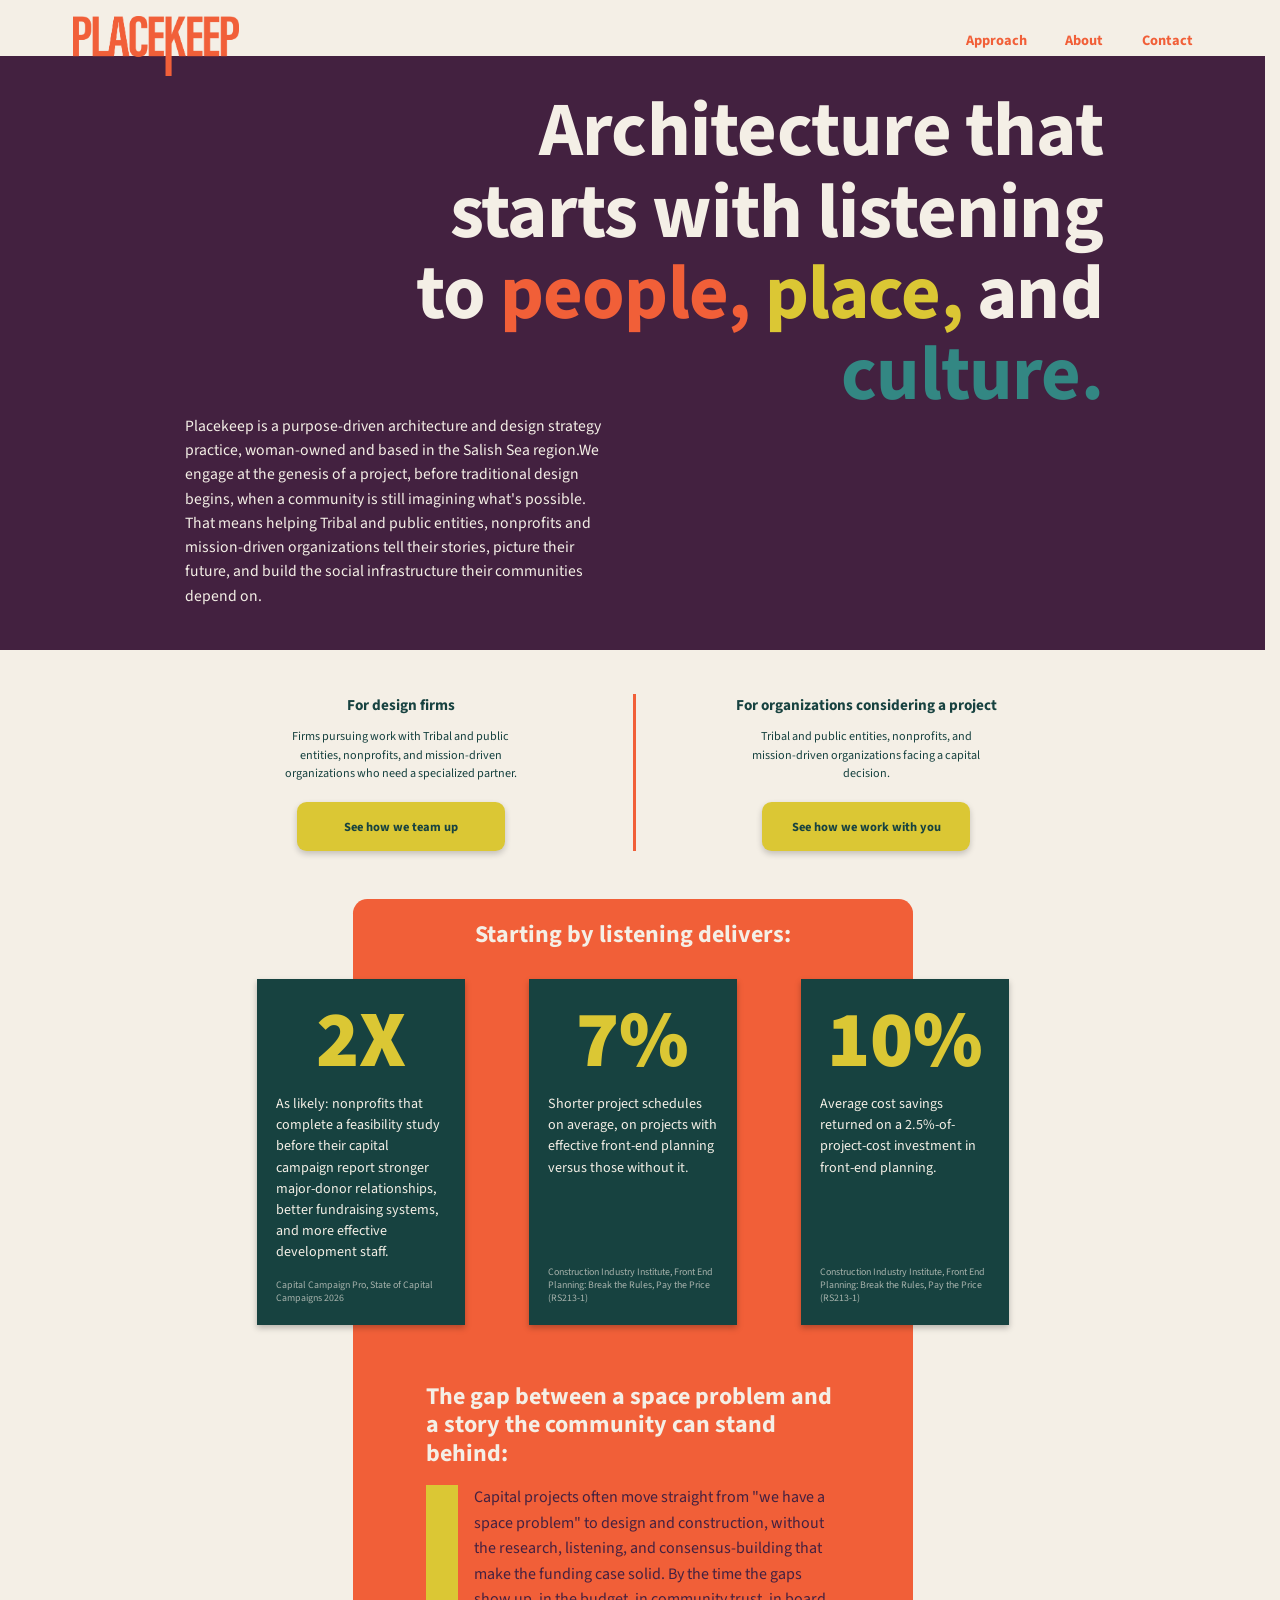
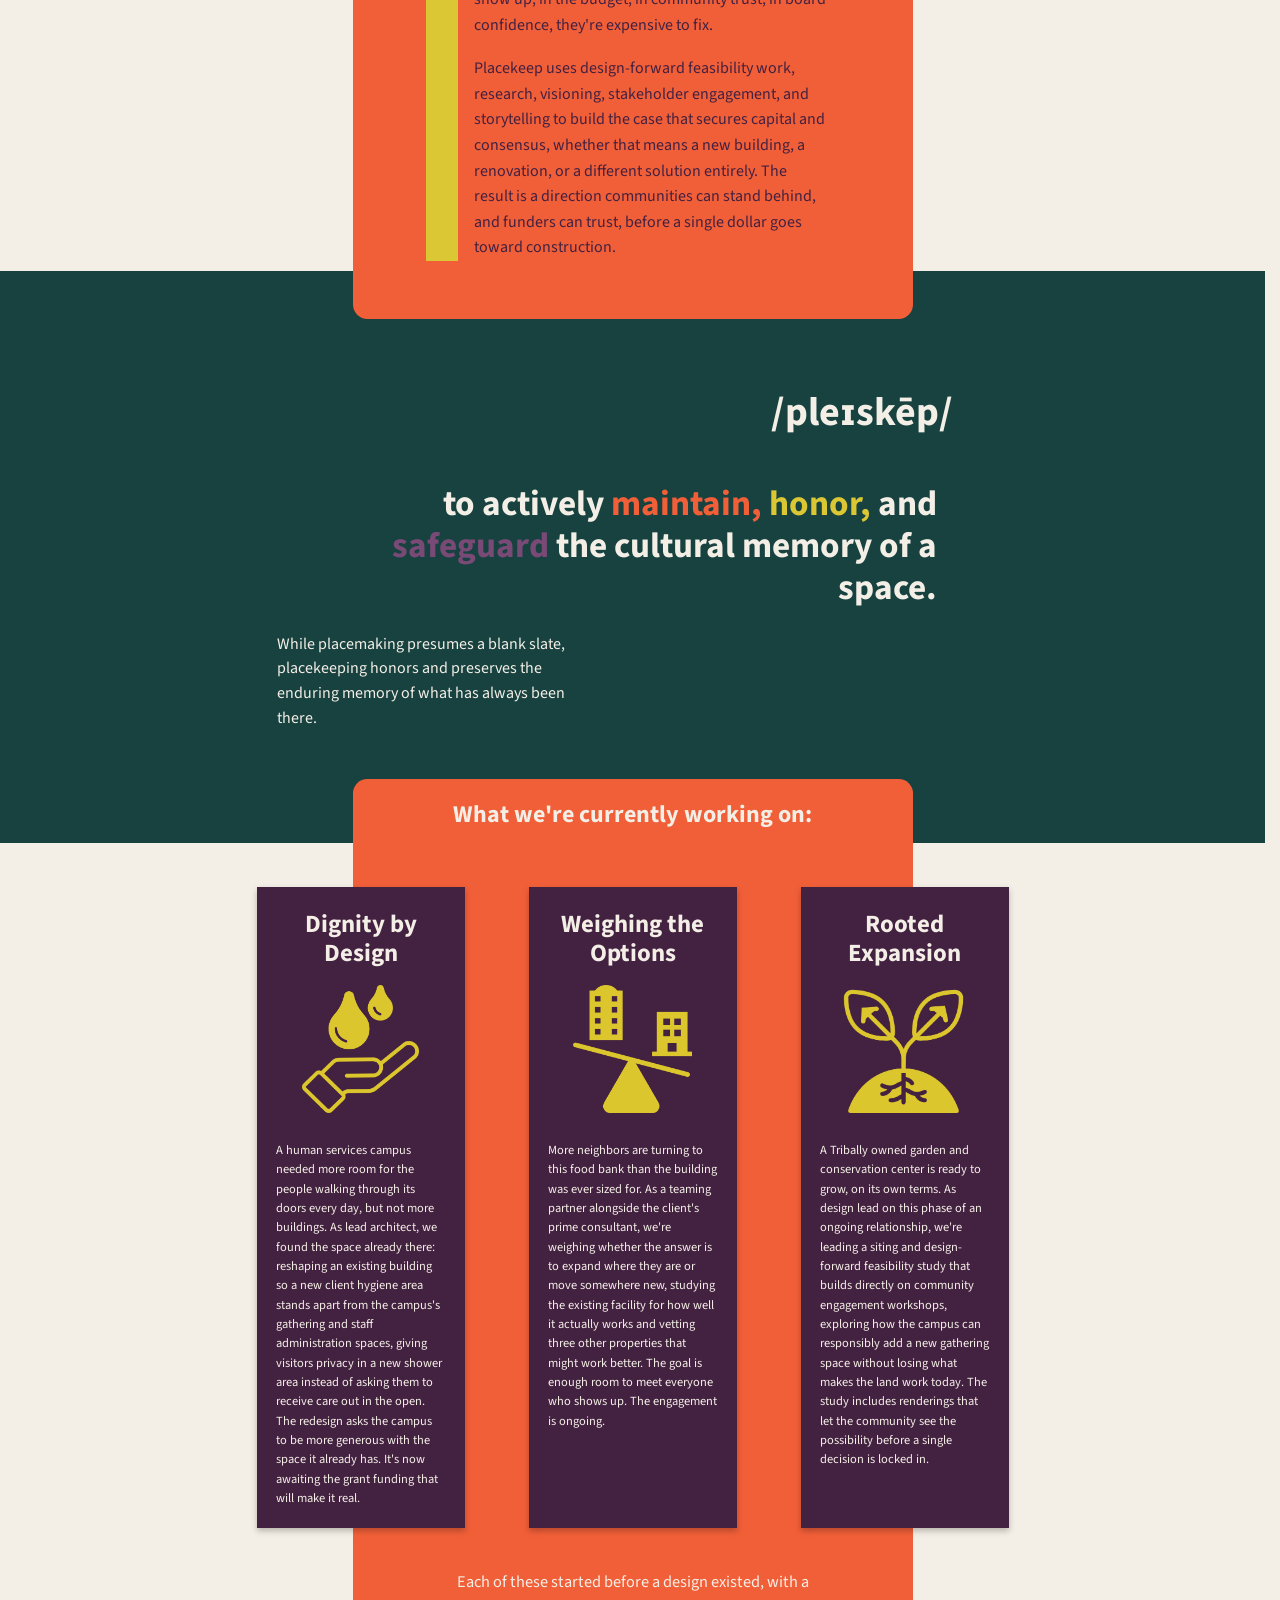
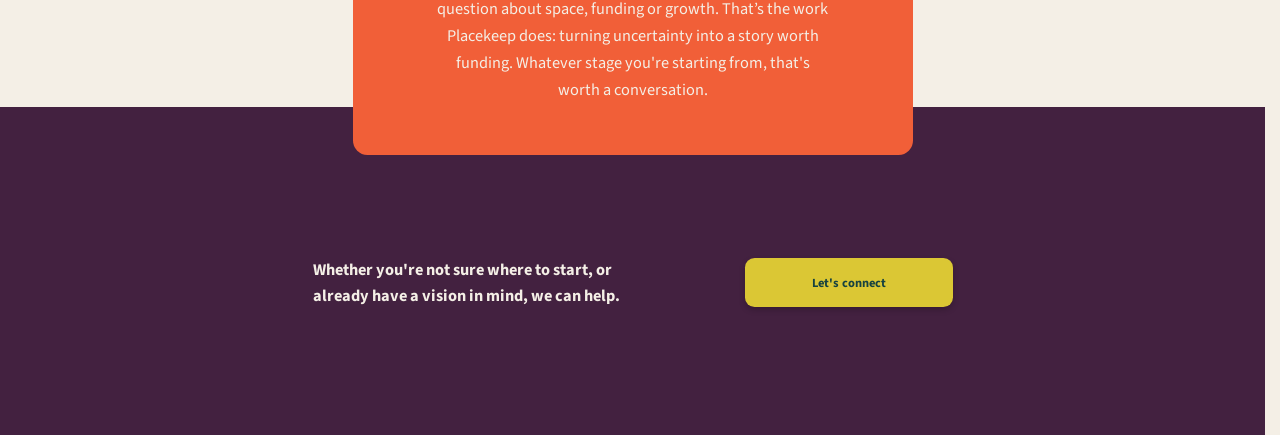
==== commit 9ac3e1dc: "finished desktop styles. starting mobile styles" ====
--- a/index.html
+++ b/index.html
@@ -13,6 +13,7 @@
         href="https://fonts.googleapis.com/css2?family=Oswald:wght@500&family=Source+Sans+3:wght@400;600;700;900&display=swap"
         rel="stylesheet">
     <link rel="stylesheet" href="./css/style.css">
+    <link rel="stylesheet" href="./css/responsive.css">
 </head>
 
 <body>
@@ -40,10 +41,7 @@
         <section class="hero">
             <h1>Architecture that starts with listening to <span class="o">people,</span> <span class="y">place,</span>
                 and <span class="t">culture.</span></h1>
-            <p>Placekeep is a purpose-driven architecture and design strategy firm, woman-owned and based in the Salish
-                Sea region. We engage at the genesis of a project, before traditional design begins. That means helping
-                Tribal and public entities, nonprofits, and mission-driven organizations build the social infrastructure
-                their communities depend on.</p>
+            <p>Placekeep is a purpose-driven architecture and design strategy practice, woman-owned and based in the Salish Sea region.We engage at the genesis of a project, before traditional design begins, when a community is still imagining what's possible. That means helping Tribal and public entities, nonprofits and mission-driven organizations tell their stories, picture their future, and build the social infrastructure their communities depend on.  </p>
         </section>
 
         <section class="split">
@@ -86,16 +84,13 @@
                 </article>
             </div>
             <div class="gap" id="about">
-                <h3>The gap between a space problem and a real solution:</h3>
+                <h3>The gap between a space problem and a story the community can stand behind:  </h3>
                 <div class="quote">
                     <p>Capital projects often move straight from "we have a space problem" to design and construction,
                         without the research, listening, and consensus-building that make the funding case solid. By the
                         time the gaps show up, in the budget, in community trust, in board confidence, they're expensive
                         to fix.</p>
-                    <p>Placekeep uses design-forward feasibility work, research, visioning, and stakeholder engagement
-                        to build the case that secures capital and consensus, whether that means a new building, a
-                        renovation, or a different solution entirely. The result is a direction organizations can stand
-                        behind, and funders can trust, before a single dollar goes toward construction.</p>
+                    <p>Placekeep uses design-forward feasibility work, research, visioning, stakeholder engagement, and storytelling to build the case that secures capital and consensus, whether that means a new building, a renovation, or a different solution entirely. The result is a direction communities can stand behind, and funders can trust, before a single dollar goes toward construction.</p>
                 </div>
             </div>
         </section>
@@ -116,31 +111,20 @@
                 <article class="card proj">
                     <h3>Dignity by Design</h3>
                     <img class="icons" src="./img/DignityIcon.png" alt="Dignity by Design">
-                    <p>As lead architect, developing feasibility-stage diagrams within an existing building on a human
-                        services campus, separating a new client shower area from gathering spaces and staff
-                        administration spaces to protect client dignity while making the fullest use of the campus's
-                        available space. The project awaits grant funding.</p>
+                    <p>A human services campus needed more room for the people walking through its doors every day, but not more buildings. As lead architect, we found the space already there: reshaping an existing building so a new client hygiene area stands apart from the campus's gathering and staff administration spaces, giving visitors privacy in a new shower area instead of asking them to receive care out in the open. The redesign asks the campus to be more generous with the space it already has. It's now awaiting the grant funding that will make it real.</p>
+                </article>
+                <article class="card proj">
+                    <h3>Weighing the Options</h3>
+                    <img class="icons" src="./img/WeighingIcon.png" alt="Weighing the Options">
+                    <p>More neighbors are turning to this food bank than the building was ever sized for. As a teaming partner alongside the client's prime consultant, we're weighing whether the answer is to expand where they are or move somewhere new, studying the existing facility for how well it actually works and vetting three other properties that might work better. The goal is enough room to meet everyone who shows up. The engagement is ongoing.</p>
                 </article>
                 <article class="card proj">
                     <h3>Rooted Expansion</h3>
                     <img class="icons" src="./img/RootedIcon.png" alt="Rooted Expansion">
-                    <p>One phase in an ongoing relationship as design lead: a siting and design-forward feasibility
-                        study, building on community engagement workshops, exploring how a Tribally owned garden and
-                        conservation center can responsibly expand its own campus with a new gathering space. The study
-                        includes renderings to dream about what's possible.</p>
-                </article>
-                <article class="card proj">
-                    <h3>Weighing the Options</h3>
-                    <img class="icons" src="./img/WeighingIcon.png" alt="Weighing the Options">
-                    <p>Serving as a teaming partner alongside the client's prime consultant, analyzing an existing
-                        facility from a program and functionality perspective while vetting three additional potential
-                        properties for a food bank that has outgrown its space as client demand has increased. The
-                        engagement is ongoing.</p>
+                    <p>A Tribally owned garden and conservation center is ready to grow, on its own terms. As design lead on this phase of an ongoing relationship, we're leading a siting and design-forward feasibility study that builds directly on community engagement workshops, exploring how the campus can responsibly add a new gathering space without losing what makes the land work today. The study includes renderings that let the community see the possibility before a single decision is locked in.</p>
                 </article>
             </div>
-            <p class="wrapup">Each of these started before a design existed, with a question about space, funding, or
-                growth. That's the work Placekeep does: turning uncertainty into a clear, fundable direction. Whatever
-                stage you're starting from, that's worth a conversation.</p>
+            <p class="wrapup">Each of these started before a design existed, with a question about space, funding or growth. That’s the work Placekeep does: turning uncertainty into a story worth funding. Whatever stage you're starting from, that's worth a conversation.</p>
         </section>
     </main>
 
--- a/css/style.css
+++ b/css/style.css
@@ -2,28 +2,25 @@
    PLACEKEEP - STYLESHEET
    --------------------------------------------------------------------------
    Shared by: index.html, approach.html, about.html, contact.html
-   Mobile breakpoint: max-width 820px (each section has its own mobile block)
+   Main stylesheet: shared, desktop, and page-specific base styles.
+   Responsive overrides are in responsive.css.
 
    TABLE OF CONTENTS
    --------------------------------------------------------------------------
-    1. Variables & Base Reset ........ colors, fonts, global defaults
-    2. Header & Navigation ........... logo, nav links, hamburger button
-    3. Home: Hero .................... purple intro with big headline
-    4. Home: Audience Split .......... two-column CTA row + .btn button
-    5. Shared: Orange Panels & Cards . .panel, .cards, .card, .stat
-    6. Home: "Gap" Text Block ........ yellow-bar quote inside orange panel
-    7. Home: Definition Section ...... teal "/pleɪskēp/" section
-    8. Home: Work Panel .............. "What we're currently working on"
-    9. Shared: Closing Footer ........ purple footer with "Let's connect"
-   10. Mobile: Shared + Home ......... header, hero, panels, cards, footer
-   11. Shared: Dropdown Nav .......... Approach submenu
-   12. Approach Page ................. intro, tabs, tab panels, "across" text
-   13. Approach Page: Mobile
-   14. About Page .................... hero, mission/vision, bio, testimonials
-   15. About Page: Mobile
-   16. About Page: Footer Overrides
-   17. Contact Page .................. accordions and forms
-   18. Contact Page: Mobile
+    1. Variables & Base Reset
+    2. Header & Navigation
+    3. Home: Hero
+    4. Home: Audience Split
+    5. Shared: Orange Panels & Cards
+    6. Home: "Gap" Text Block
+    7. Home: Definition Section
+    8. Home: Work Panel
+    9. Shared: Closing Footer
+   10. Shared: Dropdown Nav
+   11. Approach Page
+   12. About Page
+   13. About Page: Footer Overrides
+   14. Contact Page
    ========================================================================== */
 
 /* ==========================================================================
@@ -31,14 +28,15 @@
    Change brand colors and fonts here.
    ========================================================================== */
 :root {
-  --purple: #43233f;
+  --purple: #432140;
   --orange: #f15f38;
-  --yellow: #ddc532;
-  --teal: #1a4a45;
-  --teal-light: #2f8a82;
-  --white: #fff;
-  --ink: #43233f;
+  --yellow: #dbc734;
+  --teal: #174240;
+  --teal-light: #338783; /* For better text contrast against purple background bars*/
+  --white: #F4EFe6;
+  /* --ink: #43233f; */
   --font: "Source Sans 3", "Source Sans Pro", system-ui, sans-serif;
+  --gutter: max(3.5rem, calc((100% - 70rem) / 2));  /* content column is 70rem wide; backgrounds stay full width */
 }
 * {
   box-sizing: border-box;
@@ -47,6 +45,8 @@
 }
 html {
   scroll-behavior: smooth;
+  scrollbar-gutter: stable;   /* keeps the layout the same with or without a scrollbar */
+  overflow-y: scroll;         /* fallback for browsers that don't support scrollbar-gutter */
 }
 body {
   font-family: var(--font);
@@ -62,24 +62,16 @@
 a {
   color: inherit;
 }
+
 /* Visible keyboard focus ring on every page */
 :focus-visible {
   outline: 3px solid var(--yellow);
   outline-offset: 3px;
 }
-/* Turn off smooth scrolling and transitions for people who prefer less motion */
-@media (prefers-reduced-motion: reduce) {
-  html {
-    scroll-behavior: auto;
-  }
-  * {
-    transition: none !important;
-  }
-}
 
 /* ==========================================================================
    2. HEADER & NAVIGATION
-   White bar at the top of every page. Hamburger button is hidden on desktop.
+   White bar at the top of every page. Hamburger button is hidden on mobile.
    ========================================================================== */
 .site-header {
   background: var(--white);
@@ -90,6 +82,7 @@
   height: 56px;
   position: relative;
   z-index: 5;
+   padding: 0.9rem var(--gutter) 0;
 }
 
 /* Old text-based logo (kept for reference, replaced by the image logo below) */
@@ -117,7 +110,7 @@
 .nav {
   display: flex;
   gap: 2.4rem;
-  padding-top: 1.4rem;
+  padding-top: 1rem;
   align-items: flex-start;
 }
 .nav a {
@@ -129,8 +122,11 @@
 .nav a:hover {
   text-decoration: underline;
 }
-
-/* Hamburger button (shown on mobile only, see section 10) */
+nav a.active {
+    text-decoration: underline;
+    text-decoration-thickness: 1px;
+}
+/* Hamburger button (shown on mobile only, see responsive.css) */
 .menu-btn {
   display: none;
   background: none;
@@ -155,7 +151,7 @@
    ========================================================================== */
 .hero {
   background: var(--purple);
-  padding: 2.2rem 3.5rem 2.6rem;
+  padding: 2.2rem var(--gutter) 2.6rem;
 }
 .hero h1 {
   font-weight: 700;
@@ -192,7 +188,7 @@
    ========================================================================== */
 .split {
   background: var(--white);
-  color: var(--ink);
+  color: var(--teal);
   display: grid;
   grid-template-columns: 1fr 1fr;
   max-width: 62rem;
@@ -244,7 +240,7 @@
 /* ==========================================================================
    5. SHARED: ORANGE PANELS & CARDS
    .panel is the orange rounded box. .cards is a 3-column grid that is wider
-   than the panel, so the cards overhang its edges (desktop only).
+   than the panel, so the cards overhang its edges.
    ========================================================================== */
 .panel {
   background: var(--orange);
@@ -267,13 +263,13 @@
   display: grid;
   grid-template-columns: repeat(3, 13rem); /* match the card width */
   justify-content: center;
-  gap: 7rem;
+  gap: 4rem;
   width: min(1100px, 92vw);
   margin: 1.8rem 0 0 50%;
   transform: translateX(-50%);
 }
 .card {
-  padding: 1.2rem 1.2rem 1rem;
+  padding: 1.2rem 1.2rem 1.2rem;
   box-shadow: 0 3px 6px rgba(0, 0, 0, 0.25);
 }
 
@@ -311,7 +307,7 @@
    "The gap between a space problem and a real solution" with yellow bar.
    ========================================================================== */
 .gap {
-  padding: 3.6rem 2.2rem 3.6rem 5.6rem;
+  padding: 3.6rem 4.2rem 3.6rem 4.6rem;
   color: var(--purple);
 }
 .gap h3 {
@@ -325,7 +321,7 @@
   padding-left: 1rem;
   font-size: 1rem;
   line-height: 1.6;
-  width: 30rem;
+  width: 25rem;
 }
 .gap .quote p + p {
   margin-top: 1.1rem;
@@ -339,7 +335,7 @@
 .define {
   background: var(--teal);
   margin-top: -3rem;
-  padding: 8.5rem 3.5rem 6.5rem;
+  padding: 7rem 3.5rem 7rem;
 }
 .define .ipa {
   text-align: right;
@@ -387,7 +383,6 @@
    8. HOME: WORK PANEL
    "What we're currently working on" - overlaps the teal section above it.
    ========================================================================== */
-
 .work {
   margin-top: -4rem;
   padding-bottom: 0;
@@ -453,178 +448,13 @@
 }
 
 /* ==========================================================================
-   10. MOBILE: SHARED + HOME  (max-width: 820px)
-   Covers the header, hamburger menu, and Home page sections, plus the shared
-   .panel / .cards / .closing rules used by other pages.
-   ========================================================================== */
-@media (max-width: 820px) {
-  /* --- Header & hamburger menu --- */
-  .site-header {
-    padding: 0.9rem 1.2rem 0;
-    height: 50px;
-  }
-  .logo {
-    font-size: 2rem;
-  }
-  .menu-btn {
-    display: block;
-  }
-  .nav {
-    display: none;
-    position: absolute;
-    top: 100%;
-    left: 0;
-    right: 0;
-    background: var(--white);
-    flex-direction: column;
-    gap: 0;
-    padding: 0.5rem 1.2rem 1rem;
-    box-shadow: 0 6px 10px rgba(0, 0, 0, 0.15);
-  }
-  /* .open is toggled by script.js when the hamburger is clicked */
-  .nav.open {
-    display: flex;
-  }
-  .nav a {
-    padding: 0.7rem 0;
-    font-size: 1rem;
-  }
-
-  /* --- Home: hero --- */
-  .hero {
-    padding: 1.6rem 1.2rem 2rem;
-  }
-  .hero h1 {
-    font-size: 2.35rem;
-    max-width: none;
-    margin-bottom: 1.2rem;
-  }
-  .hero p {
-    margin: 0;
-    max-width: none;
-    font-size: 0.9rem;
-  }
-
-  /* --- Audience split (stacks into one column) --- */
-  .split {
-    display: block;
-    padding: 2rem 1.2rem;
-  }
-  .split > div {
-    padding: 0 0 2rem;
-  }
-  .split > div + div {
-    border-left: 0;
-    padding: 0;
-  }
-  .split h2 {
-    font-size: 1rem;
-  }
-  .split p {
-    font-size: 0.85rem;
-    max-width: 20rem;
-  }
-
-  /* --- Shared panels & cards --- */
-  .panel {
-    width: calc(100% - 2.4rem);
-    max-width: none;
-    border-radius: 0.8rem 0.8rem 0 0;
-  }
-  .panel h2.lead {
-    font-size: 1.5rem;
-    padding-top: 0.4rem;
-  }
-  .cards {
-    display: flex;
-    flex-direction: column;
-    gap: 1.6rem;
-    width: calc(100% - 2.8rem);
-    margin: 1.4rem auto 0;
-    transform: none;
-  }
-  .stat {
-    min-height: 0;
-  }
-  .stat .num {
-    font-size: 4.2rem;
-  }
-
-  /* --- Home: gap block, definition, work panel --- */
-  .gap {
-    padding: 2.2rem 1.4rem 2.6rem;
-  }
-  .gap h3 {
-    text-align: center;
-    font-size: 1.5rem;
-  }
-  .gap .quote {
-    font-size: 0.82rem;
-  }
- .define {
-  margin-top: -2rem;
-  padding: 5.5rem 1.2rem 4.5rem; 
-}
-
-
-
-
-  .define .wrap {
-    display: flex;
-    flex-direction: column;
-  }
-  .define .ipa {
-    text-align: center;
-    font-size: 1.3rem;
-    margin-bottom: 1.6rem;
-  }
-  .define h2 {
-    text-align: center;
-    font-size: 1.9rem;
-  }
-  .define .note {
-    left: 0;
-    margin: 1.2rem 0 0;
-    max-width: 13rem;
-  }
-.work {
-  margin-top: -2.5rem; 
-}
-  .proj {
-    min-height: 0;
-  }
-  .proj p {
-    font-size: 0.85rem;
-  }
-  .wrapup {
-    padding: 2.2rem 1.4rem 2.6rem;
-    font-size: 1rem;
-  }
-
-  /* --- Closing footer --- */
-  .closing {
-    padding: 5.5rem 1.2rem 3rem;
-    margin-top: -2rem;
-  }
-  .closing .in {
-    flex-direction: column;
-    align-items: center;
-    text-align: center;
-  }
-  .closing p {
-    max-width: 20rem;
-  }
-}
-
-/* ==========================================================================
-   11. SHARED: DROPDOWN NAV
+   10. SHARED: DROPDOWN NAV
    "Approach" submenu (For Project Owners / For Design Firms).
-   Opens on hover or keyboard focus on desktop; shown inline on mobile.
+   Opens on hover or keyboard focus on desktop; responsive display in responsive.css.
    ========================================================================== */
 .has-sub {
   position: relative;
 }
-
 .has-sub > a {
   display: block;
 }
@@ -667,7 +497,7 @@
 }
 
 /* ==========================================================================
-   12. APPROACH PAGE
+   11. APPROACH PAGE
    ========================================================================== */
 
 /* --- Intro sections ("For Project Owners" / "For Design Firms") --- */
@@ -702,7 +532,7 @@
 .band {
   background: var(--white);
   padding-bottom: 0;
-  display: flow-root; 
+  display: flow-root;
 }
 .band .panel {
   margin-top: -2.6rem;
@@ -726,12 +556,12 @@
   gap: 1.9rem 1.9rem;
   width: calc(100% + 5rem);
   margin: 1.3rem 0 0 -2.5rem;
-}.tab {
-  --tab-h: 8rem;           
+}
+.tab {
+  --tab-h: 8rem;
   min-height: var(--tab-h);
-  padding: calc(var(--tab-h) / 2) 1rem 1rem;  
-  justify-content: flex-start;      
-
+  padding: calc(var(--tab-h) / 2) 1rem 1rem;
+  justify-content: flex-start;
   grid-column: var(--c);
   grid-row: var(--r);
   background: var(--teal);
@@ -747,9 +577,17 @@
   font-size: 1rem;
   line-height: 1.25;
   border-radius: 0;
+  -webkit-tap-highlight-color: transparent; /* removes the mobile tap flash */
+  -webkit-appearance: none;                 /* removes built-in button styling */
+  appearance: none;
+}
+/* Keep the tab's color from changing while it's pressed */
+.tab:active {
+  background: var(--teal);
+  color: var(--white);
 }
 .tab small {
-  font-size: .8rem;
+  font-size: 0.8rem;
   font-weight: 600;
   opacity: 0.75;
   margin-bottom: 0.25rem;
@@ -763,8 +601,10 @@
   width: 2.2rem;
   height: 2.2rem;
   background-color: var(--yellow);
-  -webkit-mask: url("data:image/svg+xml,%3Csvg xmlns='http://www.w3.org/2000/svg' viewBox='0 0 24 24'%3E%3Cpath d='M3 12h18M12 3v18' fill='none' stroke='black' stroke-width='2.7' stroke-linecap='round'/%3E%3C/svg%3E") center / contain no-repeat;
-  mask: url("data:image/svg+xml,%3Csvg xmlns='http://www.w3.org/2000/svg' viewBox='0 0 24 24'%3E%3Cpath d='M3 12h18M12 3v18' fill='none' stroke='black' stroke-width='2.7' stroke-linecap='round'/%3E%3C/svg%3E") center / contain no-repeat;
+  -webkit-mask: url("data:image/svg+xml,%3Csvg xmlns='http://www.w3.org/2000/svg' viewBox='0 0 24 24'%3E%3Cpath d='M3 12h18M12 3v18' fill='none' stroke='black' stroke-width='2.7' stroke-linecap='round'/%3E%3C/svg%3E")
+    center / contain no-repeat;
+  mask: url("data:image/svg+xml,%3Csvg xmlns='http://www.w3.org/2000/svg' viewBox='0 0 24 24'%3E%3Cpath d='M3 12h18M12 3v18' fill='none' stroke='black' stroke-width='2.7' stroke-linecap='round'/%3E%3C/svg%3E")
+    center / contain no-repeat;
 }
 /* Selected tab: yellow background, teal plus */
 .tab[aria-selected="true"] {
@@ -776,6 +616,14 @@
 }
 .tab:hover:not([aria-selected="true"]) {
   background: #235a54;
+}
+.tab[aria-selected="true"]:active {
+  background: var(--yellow);
+  color: var(--teal);
+}
+/* Hide the focus outline for mouse clicks (keyboard users still get it) */
+.tab:focus:not(:focus-visible) {
+  outline: none;
 }
 
 /* --- Tab panel content --- */
@@ -822,7 +670,6 @@
   max-width: 20rem;
   margin: 0 auto;
 }
-
 .tiersText {
   color: var(--purple);
 }
@@ -833,92 +680,16 @@
 }
 
 /* ==========================================================================
-   13. APPROACH PAGE: MOBILE  (max-width: 820px)
-   Also contains the mobile dropdown-nav styles from section 11.
-   ========================================================================== */
-@media (max-width: 820px) {
-  /* Dropdown nav shows inline in the mobile menu */
-  .sub {
-    display: block;
-    position: static;
-    background: none;
-    margin: 0 0 0.3rem 1rem;
-  }
-  .sub a {
-    background: none;
-    color: var(--orange);
-    padding: 0.4rem 0;
-    font-size: 0.95rem;
-  }
-
-  /* Intro sections */
-  .intro {
-    padding: 2.2rem 1.2rem 5rem;
-  }
-  .intro.after-band {
-    padding-bottom: 5rem;
-  }
-  .section-title {
-    font-size: 1.7rem;
-  }
-  .intro-inner p {
-    font-size: 1rem;
-  }
-
-  /* Band + panel */
-  .band {
-    background: var(--white);
-  }
-  .band .panel {
-    margin: -3.4rem auto -3rem;
-    padding: 1.6rem 0 2rem;
-  }
-  .after-band {
-    padding-top: 5rem;
-  }
-
-  /* Tabs become a stacked accordion */
-  .tabs {
-    display: flex;
-    flex-direction: column;
-    gap: 1rem;
-    width: calc(100% - 2.4rem);
-    margin: 1.2rem auto 0;
-  }
-  .tab {
-    min-height: 4.4rem;
-    justify-content: center;
-  }
-  .tab-panel {
-    padding: 1rem 0.8rem 0.6rem 1rem;
-  }
-  .tab-panel h3 {
-    display: none;
-  }
-  .tab-panel .quote {
-    border-left-width: 1.3rem;
-    padding-left: 1rem;
-    font-size: 0.8rem;
-  }
-  .across {
-    padding: 1.8rem 1rem 0;
-  }
-  .closing .in.wide {
-    flex-direction: column;
-  }
-}
-
-/* ==========================================================================
-   14. ABOUT PAGE
+   12. ABOUT PAGE
    ========================================================================== */
 
 /* --- Hero (single headline, no paragraph) --- */
 .hero.solo {
-  padding: 3.2rem 3.5rem 3.8rem;
+  padding: 3.2rem var(--gutter) 3.8rem
 }
 .hero.solo h1 {
   font-size: clamp(2.1rem, 4.6vw, 3.4rem);
-  max-width: 42rem;
+  max-width: 45rem;
   margin: 0 6% 0 auto;
 }
 
@@ -939,7 +710,7 @@
   max-width: 21rem;
   font-size: 0.78rem;
   line-height: 1.55;
-  margin: 0 0 0.9rem;
+  margin: 0 0 0.2rem;
 }
 
 /* --- "Two ways to work together" / "What we commit to" cards ---
@@ -993,7 +764,7 @@
    Desktop grid areas: "side head" / "side story". On mobile it stacks. */
 .bio {
   background: var(--teal);
-  padding: 5rem 3.5rem 8rem;
+  padding: 10rem 3.5rem 8rem;
 }
 .bio-grid {
   display: grid;
@@ -1010,7 +781,11 @@
   font-size: 1.65rem;
   line-height: 1.55;
   font-weight: 700;
-  margin: 3rem 0 1.8rem;
+  margin: 5rem 1rem 6rem 1.8rem;
+}
+/* Testimonials panel: pulls up to overlap the bottom of the teal bio band */
+.bio + .panel.round {
+  margin-top: -3rem;
 }
 .headline .y {
   color: var(--yellow);
@@ -1114,7 +889,7 @@
   grid-template-columns: 1fr 1fr;
   gap: 1.8rem;
   width: calc(100% + 7rem);
-  margin: 1.6rem 0 0 -3.5rem;
+  margin: 2.6rem 0 0 -3.5rem;
 }
 .quotes figure {
   padding: 2rem 2.2rem 1.8rem;
@@ -1131,7 +906,7 @@
 .quotes blockquote {
   font-size: 1.35rem;
   line-height: 1.6;
-  padding: 0 0.5rem;
+  padding: 1rem 0.5rem;
   margin-bottom: 3.5rem;
 }
 .quotes blockquote p + p {
@@ -1141,85 +916,20 @@
   color: var(--yellow);
   font-size: 0.98rem;
   line-height: 1.5;
+  padding-bottom: 1rem;
   margin-top: auto;
 }
+.figtitle {
+  width: 10rem;
+  display: block;
+}
 .quotes figcaption em {
   display: block;
   margin-top: 1.1rem;
 }
 
 /* ==========================================================================
-   15. ABOUT PAGE: MOBILE  (max-width: 820px)
-   ========================================================================== */
-@media (max-width: 820px) {
-  /* Hero */
-  .hero.solo {
-    padding: 1.6rem 1.2rem 2rem;
-  }
-  .hero.solo h1 {
-    text-align: center;
-    margin: 0;
-    font-size: 1.9rem;
-  }
-
-  /* Mission / Vision */
-  .split.mv > div {
-    padding-bottom: 1.6rem;
-  }
-  .split.mv p {
-    max-width: 20rem;
-    font-size: 0.85rem;
-  }
-
-  /* Cards and testimonials stack into one column */
-  .duo,
-  .quotes {
-    grid-template-columns: 1fr;
-    width: calc(100% - 2.8rem);
-    margin: 1.2rem auto 0;
-  }
-  .panel .sub-lead {
-    font-size: 1.4rem;
-    margin-top: 1.8rem;
-    padding: 0 1rem;
-  }
-  .panel.round {
-    margin-bottom: -3rem;
-    padding-bottom: 2.4rem;
-  }
-  .after-panel {
-    padding-top: 5.5rem;
-  }
-
-  /* Bio stacks: headline, then portrait, then story */
-  .bio {
-    padding: 3rem 1.2rem 6rem;
-  }
-  .bio-grid {
-    display: block;
-  }
-  .bio h2.headline {
-    text-align: center;
-    font-size: 1.45rem;
-    margin: 0 0 1.6rem;
-  }
-  .portrait {
-    max-width: 13rem;
-    margin: 0 0 2rem;
-  }
-  .story h3 {
-    font-size: 1.5rem;
-  }
-  .story p {
-    font-size: 0.86rem;
-  }
-  .quotes blockquote {
-    font-size: 1.4rem;
-  }
-}
-
-/* ==========================================================================
-   16. ABOUT PAGE: FOOTER OVERRIDES
+   13. ABOUT PAGE: FOOTER OVERRIDES
    The About footer sits flush under the testimonials panel, so the usual
    negative top margin from section 9 is removed.
    ========================================================================== */
@@ -1227,15 +937,9 @@
   margin-top: 0;
   padding-top: 7rem;
 }
-@media (max-width: 820px) {
-  .closing.after-panel-footer {
-    margin-top: 0;
-    padding-top: 5.5rem;
-  }
-}
-
-/* ==========================================================================
-   17. CONTACT PAGE
+
+/* ==========================================================================
+   14. CONTACT PAGE
    .c-wrap paints the purple / white / teal background bands behind the
    orange .connect box.
    ========================================================================== */
@@ -1277,6 +981,14 @@
   padding: 1.35rem 5rem 1.2rem 5.9rem;
   position: relative;
   min-height: 6.1rem;
+  -webkit-tap-highlight-color: transparent; /* removes the mobile tap flash */
+  -webkit-appearance: none;                 /* removes built-in button styling */
+  appearance: none;
+}
+/* Keep the bar solid yellow while pressed */
+.acc-btn:active {
+  background: var(--yellow);
+  color: var(--purple);
 }
 .acc-btn strong {
   display: block;
@@ -1289,7 +1001,7 @@
   line-height: 1.3;
   margin-top: 0.1rem;
 }
-/* Plus icon (closed state) */
+/* Plus icon with rounded ends (closed state) */
 .acc-btn::after {
   content: "";
   position: absolute;
@@ -1298,14 +1010,18 @@
   width: 2.5rem;
   height: 2.5rem;
   margin-top: -1.25rem;
-  background:
-    linear-gradient(var(--purple), var(--purple)) center/100% 4px no-repeat,
-    linear-gradient(var(--purple), var(--purple)) center/4px 100% no-repeat;
-}
-/* Minus icon (open state: vertical bar removed) */
+  background-color: var(--purple);
+  -webkit-mask: url("data:image/svg+xml,%3Csvg xmlns='http://www.w3.org/2000/svg' viewBox='0 0 24 24'%3E%3Cpath d='M3 12h18M12 3v18' fill='none' stroke='black' stroke-width='2.7' stroke-linecap='round'/%3E%3C/svg%3E")
+    center / contain no-repeat;
+  mask: url("data:image/svg+xml,%3Csvg xmlns='http://www.w3.org/2000/svg' viewBox='0 0 24 24'%3E%3Cpath d='M3 12h18M12 3v18' fill='none' stroke='black' stroke-width='2.7' stroke-linecap='round'/%3E%3C/svg%3E")
+    center / contain no-repeat;
+}
+/* Minus icon with rounded ends (open state) */
 .acc-btn[aria-expanded="true"]::after {
-  background: linear-gradient(var(--purple), var(--purple)) center/100% 4px
-    no-repeat;
+  -webkit-mask: url("data:image/svg+xml,%3Csvg xmlns='http://www.w3.org/2000/svg' viewBox='0 0 24 24'%3E%3Cpath d='M3 12h18' fill='none' stroke='black' stroke-width='2.4' stroke-linecap='round'/%3E%3C/svg%3E")
+    center / contain no-repeat;
+  mask: url("data:image/svg+xml,%3Csvg xmlns='http://www.w3.org/2000/svg' viewBox='0 0 24 24'%3E%3Cpath d='M3 12h18' fill='none' stroke='black' stroke-width='2.4' stroke-linecap='round'/%3E%3C/svg%3E")
+    center / contain no-repeat;
 }
 .acc-body {
   background: var(--teal);
@@ -1376,52 +1092,3 @@
   font-weight: 600;
   font-size: 0.9rem;
 }
-
-/* ==========================================================================
-   18. CONTACT PAGE: MOBILE  (max-width: 820px)
-   ========================================================================== */
-@media (max-width: 820px) {
-  .c-wrap {
-    padding: 3.2rem 0.9rem 7rem;
-    background: linear-gradient(
-      var(--purple) 0 11rem,
-      var(--white) 11rem calc(100% - 9rem),
-      var(--teal) calc(100% - 9rem)
-    );
-  }
-  .connect {
-    padding: 1.8rem 1.4rem 3rem;
-  }
-  .connect h1 {
-    font-size: 1.7rem;
-    margin-bottom: 2.2rem;
-  }
-  .acc {
-    margin-bottom: 1.8rem;
-  }
-  .acc-btn {
-    padding: 1rem 4.6rem 1rem 0.7rem;
-    min-height: 5.4rem;
-  }
-  .acc-btn strong {
-    font-size: 1.2rem;
-  }
-  .acc-btn span {
-    font-size: 0.85rem;
-  }
-  .acc-btn::after {
-    right: 0.7rem;
-    width: 2.3rem;
-    height: 2.3rem;
-    margin-top: -1.15rem;
-  }
-  .acc-body {
-    padding: 1.4rem 1.4rem 2.2rem;
-  }
-  .field.short input {
-    width: 100%;
-  }
-  .submit {
-    width: 60%;
-  }
-}
--- a/css/responsive.css
+++ b/css/responsive.css
@@ -0,0 +1,390 @@
+/* ==========================================================================
+   PLACEKEEP - RESPONSIVE STYLESHEET
+   --------------------------------------------------------------------------
+   Load this AFTER styles.css.
+   Contains responsive overrides and accessibility preferences only.
+   Mobile breakpoint: max-width 820px.
+   ========================================================================== */
+
+/* ==========================================================================
+   ACCESSIBILITY: REDUCED MOTION
+   Turn off smooth scrolling and transitions for people who prefer less motion.
+   ========================================================================== */
+@media (prefers-reduced-motion: reduce) {
+  html {
+    scroll-behavior: auto;
+  }
+  * {
+    transition: none !important;
+  }
+}
+
+/* ==========================================================================
+   1. SHARED + HOME: MOBILE (max-width: 820px)
+   Covers the header, hamburger menu, Home page sections, shared panels/cards,
+   and the shared closing footer.
+   ========================================================================== */
+@media (max-width: 820px) {
+  /* --- Header & hamburger menu --- */
+  .site-header {
+    padding: 0.9rem 1.2rem 0;
+    height: 56px;
+  }
+  .logo {
+    font-size: 2rem;
+  }
+  .menu-btn {
+    display: block;
+    margin-top: -0.3rem;
+  }
+  .nav {
+    display: none;
+    position: absolute;
+    top: 100%;
+    left: 0;
+    right: 0;
+    background: var(--white);
+    flex-direction: column;
+    gap: 0;
+    padding: 0.5rem 1.2rem 1rem;
+    box-shadow: 0 6px 10px rgba(0, 0, 0, 0.15);
+  }
+  /* .open is toggled by script.js when the hamburger is clicked */
+  .nav.open {
+    display: flex;
+  }
+  .nav a {
+    padding: 0.7rem 0;
+    font-size: 1rem;
+  }
+
+  /* --- Home: hero --- */
+  .hero {
+    padding: 1.6rem 1.2rem 2rem;
+  }
+  .hero h1 {
+    font-size: 2.35rem;
+    max-width: 21rem;
+    margin-bottom: 1.2rem;
+  }
+  .hero p {
+    margin: 0;
+    max-width: 21rem;
+    font-size: 0.9rem;
+  }
+
+  /* --- Audience split (stacks into one column) --- */
+  .split {
+    display: block;
+    padding: 2rem 1.2rem;
+  }
+  .split > div {
+    padding: 0 0 2rem;
+  }
+  .split > div + div {
+    border-left: 0;
+    padding: 0;
+  }
+  .split h2 {
+    font-size: 1rem;
+  }
+  .split p {
+    font-size: 0.85rem;
+    max-width: 20rem;
+  }
+
+  /* --- Shared panels & cards --- */
+  .panel {
+    width: calc(100% - 2.4rem);
+    max-width: none;
+    border-radius: 0.8rem 0.8rem 0 0;
+  }
+  .panel h2.lead {
+    font-size: 1.5rem;
+    padding-top: 0.4rem;
+  }
+  .cards {
+    display: flex;
+    flex-direction: column;
+    gap: 1.6rem;
+    width: calc(100% - 2.8rem);
+    margin: 1.4rem auto 0;
+    transform: none;
+  }
+  .stat {
+    min-height: 0;
+  }
+  .stat .num {
+    font-size: 4.2rem;
+  }
+
+  /* --- Home: gap block, definition, work panel --- */
+  .gap {
+    padding: 2.2rem 1.4rem 2.6rem;
+  }
+  .gap h3 {
+    text-align: center;
+    font-size: 1.5rem;
+  }
+  .gap .quote {
+    font-size: 0.82rem;
+  }
+  .define {
+    margin-top: -2rem;
+    padding: 5.5rem 1.2rem 4.5rem;
+  }
+  .define .wrap {
+    display: flex;
+    flex-direction: column;
+  }
+  .define .ipa {
+    text-align: center;
+    font-size: 1.3rem;
+    margin-bottom: 1.6rem;
+  }
+  .define h2 {
+    text-align: center;
+    font-size: 1.9rem;
+  }
+  .define .note {
+    left: 0;
+    margin: 1.2rem 0 0;
+    max-width: 13rem;
+  }
+  .work {
+    margin-top: -2.5rem;
+  }
+  .proj {
+    min-height: 0;
+  }
+  .proj p {
+    font-size: 0.85rem;
+  }
+  .wrapup {
+    padding: 2.2rem 1.4rem 2.6rem;
+    font-size: 1rem;
+  }
+
+  /* --- Closing footer --- */
+  .closing {
+    padding: 5.5rem 1.2rem 3rem;
+    margin-top: -2rem;
+  }
+  .closing .in {
+    flex-direction: column;
+    align-items: center;
+    text-align: center;
+  }
+  .closing p {
+    max-width: 20rem;
+  }
+}
+
+/* ==========================================================================
+   2. SHARED: DROPDOWN NAV ON MOBILE (max-width: 820px)
+   ========================================================================== */
+@media (max-width: 820px) {
+  /* Dropdown nav shows inline in the mobile menu */
+  .sub {
+    display: block;
+    position: static;
+    background: none;
+    margin: 0 0 0.3rem 1rem;
+  }
+  .sub a {
+    background: none;
+    color: var(--orange);
+    padding: 0.4rem 0;
+    font-size: 0.95rem;
+  }
+}
+
+/* ==========================================================================
+   3. APPROACH PAGE: MOBILE (max-width: 820px)
+   ========================================================================== */
+@media (max-width: 820px) {
+  /* Intro sections */
+  .intro {
+    padding: 2.2rem 1.2rem 5rem;
+  }
+  .intro.after-band {
+    padding-bottom: 5rem;
+  }
+  .section-title {
+    font-size: 1.7rem;
+  }
+  .intro-inner p {
+    font-size: 1rem;
+  }
+
+  /* Band + panel */
+  .band {
+    background: var(--white);
+  }
+  .band .panel {
+    margin: -3.4rem auto -3rem;
+    padding: 1.6rem 0 2rem;
+  }
+  .after-band {
+    padding-top: 5rem;
+  }
+
+  /* Tabs become a stacked accordion */
+  .tabs {
+    display: flex;
+    flex-direction: column;
+    gap: 1rem;
+    width: calc(100% - 2.4rem);
+    margin: 1.2rem auto 0;
+  }
+  .tab {
+    min-height: 4.4rem;
+    justify-content: center;
+  }
+  .tab-panel {
+    padding: 1rem 0.8rem 0.6rem 1rem;
+  }
+  .tab-panel h3 {
+    display: none;
+  }
+  .tab-panel .quote {
+    border-left-width: 1.3rem;
+    padding-left: 1rem;
+    font-size: 0.8rem;
+  }
+  .across {
+    padding: 1.8rem 1rem 0;
+  }
+  .closing .in.wide {
+    flex-direction: column;
+  }
+}
+
+/* ==========================================================================
+   4. ABOUT PAGE: MOBILE (max-width: 820px)
+   ========================================================================== */
+@media (max-width: 820px) {
+  /* Hero */
+  .hero.solo {
+    padding: 1.6rem 1.2rem 2rem;
+  }
+  .hero.solo h1 {
+    text-align: center;
+    margin: 0;
+    font-size: 1.9rem;
+  }
+
+  /* Mission / Vision */
+  .split.mv > div {
+    padding-bottom: 1.6rem;
+  }
+  .split.mv p {
+    max-width: 20rem;
+    font-size: 0.85rem;
+  }
+
+  /* Cards and testimonials stack into one column */
+  .duo,
+  .quotes {
+    grid-template-columns: 1fr;
+    width: calc(100% - 2.8rem);
+    margin: 1.2rem auto 0;
+  }
+  .panel .sub-lead {
+    font-size: 1.4rem;
+    margin-top: 1.8rem;
+    padding: 0 1rem;
+  }
+  .panel.round {
+    margin-bottom: -3rem;
+    padding-bottom: 2.4rem;
+  }
+  .after-panel {
+    padding-top: 5.5rem;
+  }
+
+  /* Bio stacks: headline, then portrait, then story */
+  .bio {
+    padding: 3rem 1.2rem 6rem;
+  }
+  .bio-grid {
+    display: block;
+  }
+  .bio h2.headline {
+    text-align: center;
+    font-size: 1.45rem;
+    margin: 0 0 1.6rem;
+  }
+  .portrait {
+    max-width: 13rem;
+    margin: 0 0 2rem;
+  }
+  .story h3 {
+    font-size: 1.5rem;
+  }
+  .story p {
+    font-size: 0.86rem;
+  }
+  .quotes blockquote {
+    font-size: 1.4rem;
+  }
+}
+
+/* ==========================================================================
+   5. ABOUT PAGE: FOOTER OVERRIDES (max-width: 820px)
+   ========================================================================== */
+@media (max-width: 820px) {
+  .closing.after-panel-footer {
+    margin-top: 0;
+    padding-top: 5.5rem;
+  }
+}
+
+/* ==========================================================================
+   6. CONTACT PAGE: MOBILE (max-width: 820px)
+   ========================================================================== */
+@media (max-width: 820px) {
+  .c-wrap {
+    padding: 3.2rem 0.9rem 7rem;
+    background: linear-gradient(
+      var(--purple) 0 11rem,
+      var(--white) 11rem calc(100% - 9rem),
+      var(--teal) calc(100% - 9rem)
+    );
+  }
+  .connect {
+    padding: 1.8rem 1.4rem 3rem;
+  }
+  .connect h1 {
+    font-size: 1.7rem;
+    margin-bottom: 2.2rem;
+  }
+  .acc {
+    margin-bottom: 1.8rem;
+  }
+  .acc-btn {
+    padding: 1rem 4.6rem 1rem 0.7rem;
+    min-height: 5.4rem;
+  }
+  .acc-btn strong {
+    font-size: 1.2rem;
+  }
+  .acc-btn span {
+    font-size: 0.85rem;
+  }
+  .acc-btn::after {
+    right: 0.7rem;
+    width: 2.3rem;
+    height: 2.3rem;
+    margin-top: -1.15rem;
+  }
+  .acc-body {
+    padding: 1.4rem 1.4rem 2.2rem;
+  }
+  .field.short input {
+    width: 100%;
+  }
+  .submit {
+    width: 60%;
+  }
+}
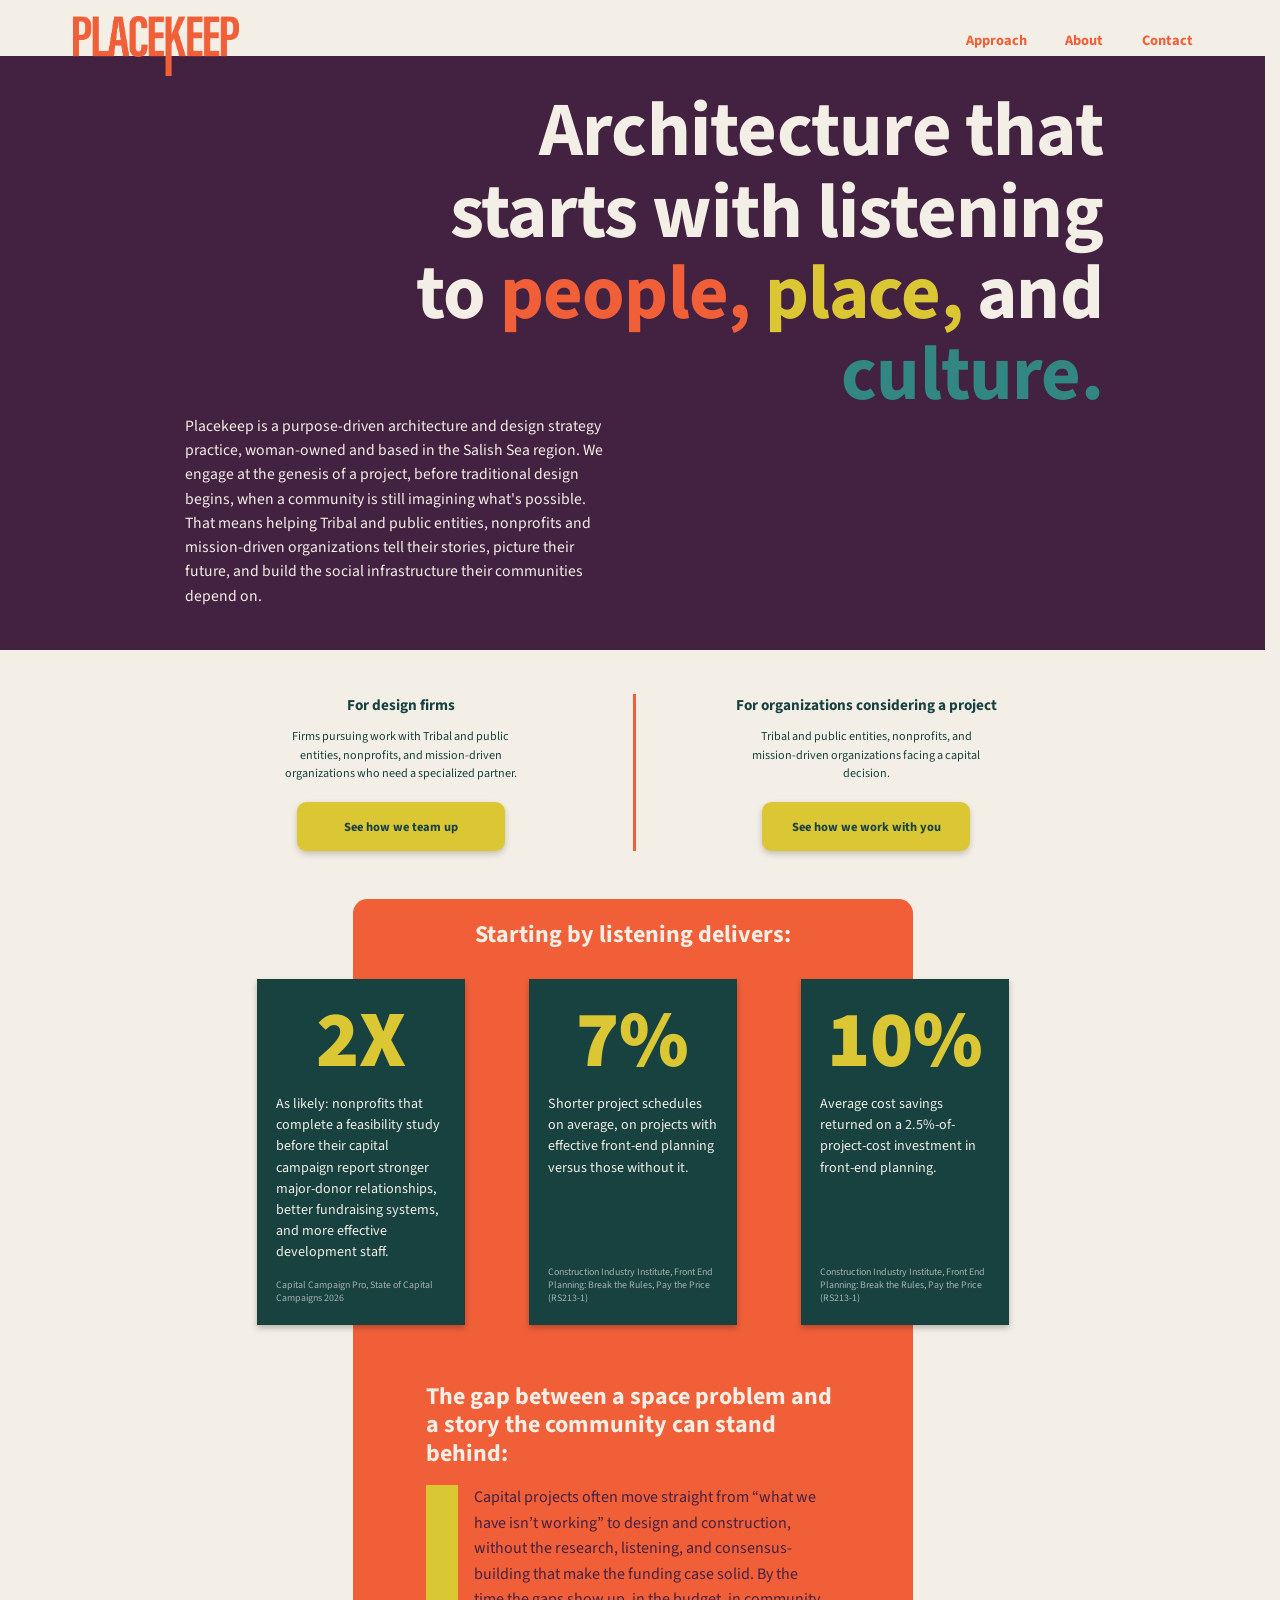
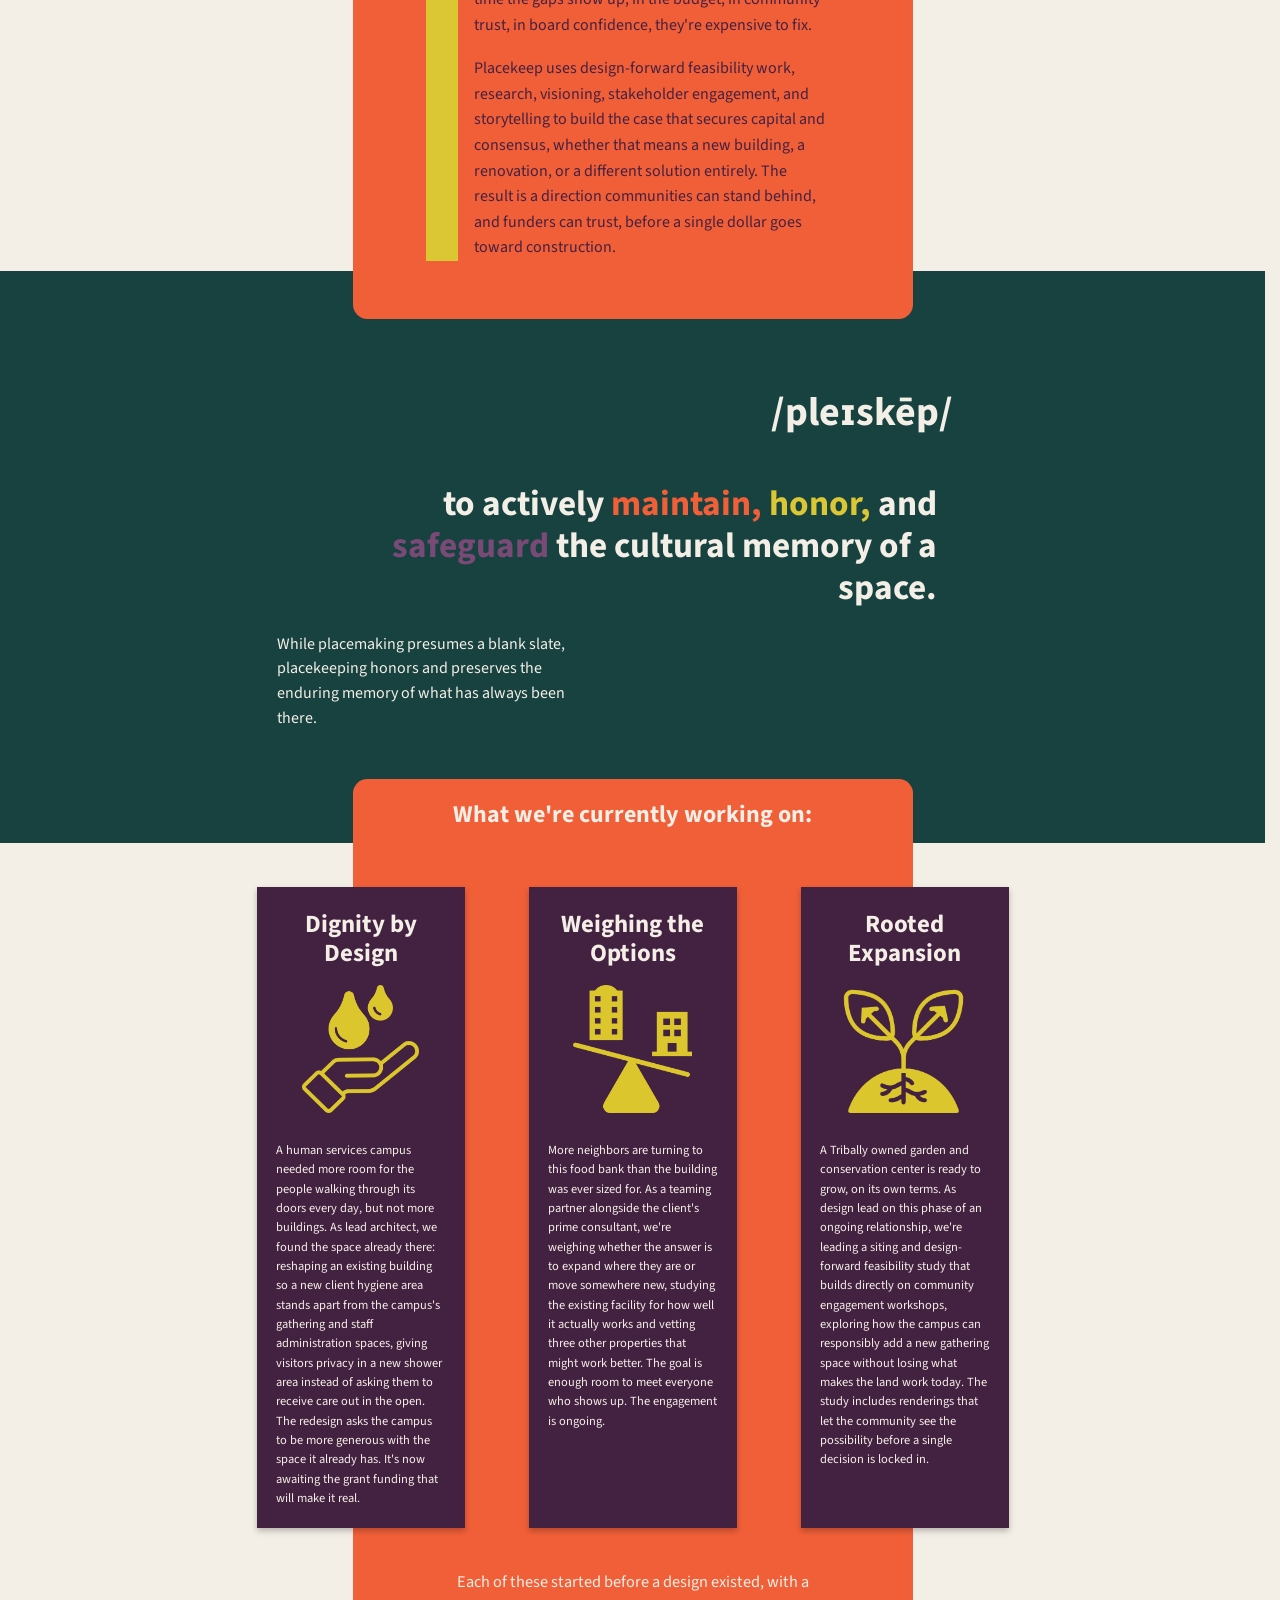
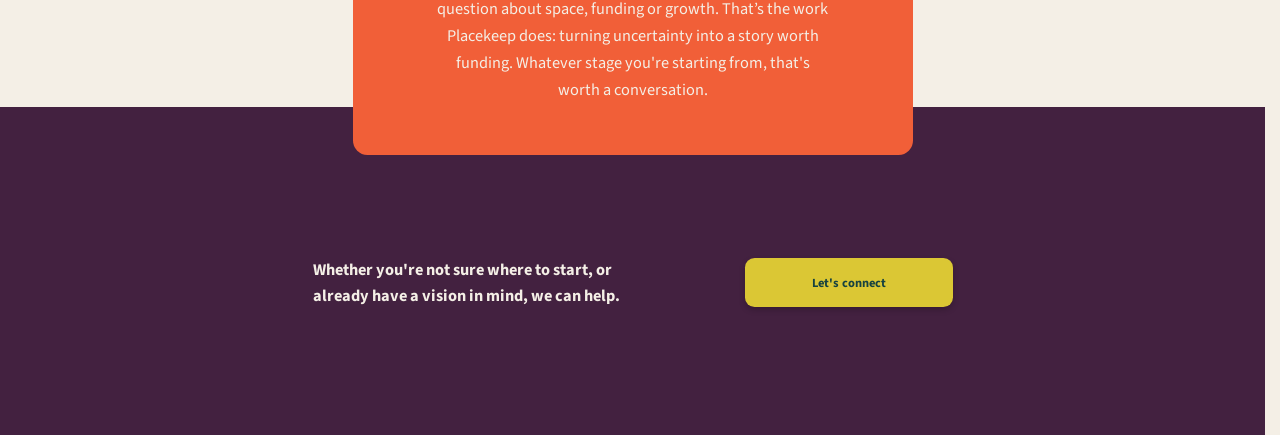
==== commit 6239e9d6: "client changes to text. added new bio img and badge" ====
--- a/index.html
+++ b/index.html
@@ -41,7 +41,7 @@
         <section class="hero">
             <h1>Architecture that starts with listening to <span class="o">people,</span> <span class="y">place,</span>
                 and <span class="t">culture.</span></h1>
-            <p>Placekeep is a purpose-driven architecture and design strategy practice, woman-owned and based in the Salish Sea region.We engage at the genesis of a project, before traditional design begins, when a community is still imagining what's possible. That means helping Tribal and public entities, nonprofits and mission-driven organizations tell their stories, picture their future, and build the social infrastructure their communities depend on.  </p>
+            <p>Placekeep is a purpose-driven architecture and design strategy practice, woman-owned and based in the Salish Sea region. We engage at the genesis of a project, before traditional design begins, when a community is still imagining what's possible. That means helping Tribal and public entities, nonprofits and mission-driven organizations tell their stories, picture their future, and build the social infrastructure their communities depend on.  </p>
         </section>
 
         <section class="split">
@@ -84,10 +84,9 @@
                 </article>
             </div>
             <div class="gap" id="about">
-                <h3>The gap between a space problem and a story the community can stand behind:  </h3>
+                <h3>The gap between a space problem and a story the community can stand behind:</h3>
                 <div class="quote">
-                    <p>Capital projects often move straight from "we have a space problem" to design and construction,
-                        without the research, listening, and consensus-building that make the funding case solid. By the
+                    <p>Capital projects often move straight from “what we have isn’t working” to design and construction, without the research, listening, and consensus-building that make the funding case solid.  By the
                         time the gaps show up, in the budget, in community trust, in board confidence, they're expensive
                         to fix.</p>
                     <p>Placekeep uses design-forward feasibility work, research, visioning, stakeholder engagement, and storytelling to build the case that secures capital and consensus, whether that means a new building, a renovation, or a different solution entirely. The result is a direction communities can stand behind, and funders can trust, before a single dollar goes toward construction.</p>
--- a/css/style.css
+++ b/css/style.css
@@ -47,6 +47,7 @@
   scroll-behavior: smooth;
   scrollbar-gutter: stable;   /* keeps the layout the same with or without a scrollbar */
   overflow-y: scroll;         /* fallback for browsers that don't support scrollbar-gutter */
+  scroll-padding-top: 56px; 
 }
 body {
   font-family: var(--font);
@@ -80,11 +81,11 @@
   align-items: flex-start;
   padding: 0.9rem 3.5rem 0;
   height: 56px;
-  position: relative;
+  position: sticky;   /* was: relative */
+  top: 0;             /* new */
   z-index: 5;
-   padding: 0.9rem var(--gutter) 0;
-}
-
+  padding: 0.9rem var(--gutter) 0;
+}
 /* Old text-based logo (kept for reference, replaced by the image logo below) */
 /* .logo {
   font-family: "Oswald", var(--font);
@@ -611,11 +612,16 @@
   background: var(--yellow);
   color: var(--teal);
 }
+/* Minus icon for the selected tab (open state) */
 .tab[aria-selected="true"]::after {
   background-color: var(--teal);
+  -webkit-mask: url("data:image/svg+xml,%3Csvg xmlns='http://www.w3.org/2000/svg' viewBox='0 0 24 24'%3E%3Cpath d='M3 12h18' fill='none' stroke='black' stroke-width='2.4' stroke-linecap='round'/%3E%3C/svg%3E")
+    center / contain no-repeat;
+  mask: url("data:image/svg+xml,%3Csvg xmlns='http://www.w3.org/2000/svg' viewBox='0 0 24 24'%3E%3Cpath d='M3 12h18' fill='none' stroke='black' stroke-width='2.4' stroke-linecap='round'/%3E%3C/svg%3E")
+    center / contain no-repeat;
 }
 .tab:hover:not([aria-selected="true"]) {
-  background: #235a54;
+  background: var(--teal);
 }
 .tab[aria-selected="true"]:active {
   background: var(--yellow);
@@ -799,13 +805,16 @@
   grid-area: side;
 }
 .photo {
-  aspect-ratio: 3/4;
+  grid-area: auto;
+  display: block;
+  width: 100%;
+  height: auto;
+  aspect-ratio: 3 / 4;
+  object-fit: cover;
+  object-position: center top;
   background: linear-gradient(160deg, #2c3f3c, #142b28);
-  display: flex;
-  align-items: flex-end;
-  justify-content: center;
-  overflow: hidden;
-}
+}
+
 .photo svg {
   width: 80%;
   height: auto;
@@ -838,16 +847,25 @@
   box-shadow: 0 2px 4px rgba(0, 0, 0, 0.2);
   font-size: 0.62rem;
   line-height: 1.25;
-}
+  transition: background-color 0.2s ease, transform 0.2s ease;
+}
+
+.social:hover {
+  background: var(--yellow);
+  transform: translateY(-2px);
+  transition: 0.2s ease;
+}
+
 .social strong {
   display: block;
   font-size: 0.66rem;
 }
+
 .avatar {
   width: 2.1rem;
   height: 2.1rem;
   border-radius: 50%;
-  background: #cfc8bb;
+  background: var(--white);;
   flex: none;
   display: grid;
   place-items: center;
@@ -855,11 +873,17 @@
   font-size: 0.62rem;
   color: var(--white);
 }
+
 .avatar.brand {
-  background: var(--purple);
+  background: var(--white);
   border-radius: 0.4rem;
 }
-
+.badge {
+  display: block;
+  width: 80%;        /* Adjust badge size */
+  height: auto;
+  margin: 1.5rem auto 0;
+}
 /* Story column: Her Story / Recognition / Track Record */
 .story {
   grid-area: story;
--- a/css/responsive.css
+++ b/css/responsive.css
@@ -1,3 +1,4 @@
+/* ==========================================================================
 /* ==========================================================================
    PLACEKEEP - RESPONSIVE STYLESHEET
    --------------------------------------------------------------------------
@@ -19,12 +20,109 @@
   }
 }
 
+/* TABLET: 601px–1024px */
+@media (min-width: 601px) and (max-width: 1024px) {
+  .hero h1 {
+    max-width: 31rem;
+    margin-right: 5%;
+  }
+
+  .hero p {
+    margin-left: 5%;
+    max-width: 21rem;
+  }
+  .gap {
+  padding: 3.6rem 2.6rem 3.6rem 2.6rem;
+}
+
+.gap .quote {
+  width: auto;
+  max-width: 100%;
+  box-sizing: border-box;
+}
+
+.define .wrap {
+  max-width: 30rem;
+  margin: 0 auto;
+}
+.define .note {
+  left: -6.5rem;
+}
+
+.cards {
+  display: grid;
+  grid-template-columns: repeat(3, 13rem);
+  justify-content: center;
+  gap: 2rem;
+  width: min(1100px, 92vw);
+  margin: 1.8rem 0 0 50%;
+  transform: translateX(-50%);
+  box-sizing: border-box;
+}
+
+.work .cards {
+  margin-top: 3.6rem;
+  padding-inline: 2rem; /* Space at the outside edges */
+  gap: 1.5rem;           /* Space between the three cards */
+  box-sizing: border-box;
+}
+
+.tabs {
+  width: calc(100% + 19rem);
+  margin: 1.3rem 0 0 -9.5rem;
+}
+.tab-panel {
+  padding: 1.2rem 11rem 0 11rem;
+}
+/* ABOUT PAGE*/
+.hero.solo h1 {
+  font-size: clamp(2.1rem, 4.6vw, 3.4rem);
+  max-width: 30rem;
+  margin: 0 6% 0 auto;
+}
+
+.quotes {
+  width: calc(100% + 20rem);
+  margin: 2.6rem 0 0 -10rem;
+}
+
+.acc-btn {
+  padding: 1.35rem 5rem 1.2rem 2rem;
+}
+.acc-body {
+  background: var(--teal);
+  padding: 1.8rem 2rem 3rem;
+}
+/* CONTACT PAGE */
+.connect {
+  margin: 0 4rem;
+  padding: 4rem 3rem 4rem;
+}
+.acc {
+  margin-bottom: 4rem;
+}
+.c-wrap {
+  padding: 6rem 0rem 7rem;
+background: linear-gradient(
+  var(--purple) 0 14rem,
+  var(--white) 14rem calc(100% - 20rem),
+  var(--teal) calc(100% - 22rem) 100%
+);
+  min-height: calc(100vh - 56px);
+}
+
+}
 /* ==========================================================================
-   1. SHARED + HOME: MOBILE (max-width: 820px)
-   Covers the header, hamburger menu, Home page sections, shared panels/cards,
-   and the shared closing footer.
+   MOBILE: ALL PAGES (max-width: 600px)
+   Sections are kept in their original order so the cascade is unchanged.
    ========================================================================== */
-@media (max-width: 820px) {
+@media (max-width: 600px) {
+  /* ========================================================================
+     1. SHARED + HOME: MOBILE
+     Covers the header, hamburger menu, Home page sections, shared panels/cards,
+     and the shared closing footer.
+     ======================================================================== */
+
   /* --- Header & hamburger menu --- */
   .site-header {
     padding: 0.9rem 1.2rem 0;
@@ -36,6 +134,7 @@
   .menu-btn {
     display: block;
     margin-top: -0.3rem;
+    padding-right: 0;
   }
   .nav {
     display: none;
@@ -46,15 +145,19 @@
     background: var(--white);
     flex-direction: column;
     gap: 0;
-    padding: 0.5rem 1.2rem 1rem;
+    /* padding: 0.5rem 1.2rem 1rem; */
+    padding: 0.5rem 0 1rem;
     box-shadow: 0 6px 10px rgba(0, 0, 0, 0.15);
+    z-index: -1;
   }
   /* .open is toggled by script.js when the hamburger is clicked */
   .nav.open {
     display: flex;
   }
   .nav a {
-    padding: 0.7rem 0;
+    /* padding: 0.7rem 0;
+    font-size: 1rem; */
+    padding: 0.7rem 1.2rem; /* was 0.7rem 0 */
     font-size: 1rem;
   }
 
@@ -66,6 +169,7 @@
     font-size: 2.35rem;
     max-width: 21rem;
     margin-bottom: 1.2rem;
+    margin-right: 0;
   }
   .hero p {
     margin: 0;
@@ -76,7 +180,7 @@
   /* --- Audience split (stacks into one column) --- */
   .split {
     display: block;
-    padding: 2rem 1.2rem;
+    padding: 2rem 1.2rem 4rem;
   }
   .split > div {
     padding: 0 0 2rem;
@@ -97,68 +201,96 @@
   .panel {
     width: calc(100% - 2.4rem);
     max-width: none;
-    border-radius: 0.8rem 0.8rem 0 0;
+    border-radius: 0.8rem;
+    padding: 2rem 1.2rem;
   }
   .panel h2.lead {
-    font-size: 1.5rem;
+    font-size: 2rem;
     padding-top: 0.4rem;
   }
   .cards {
-    display: flex;
-    flex-direction: column;
+    display: grid;
+    grid-template-columns: 1fr; /* one card per row; overrides the desktop 3 columns */
+    justify-items: center;
+    grid-auto-rows: 1fr; /* every row matches the tallest card */
     gap: 1.6rem;
     width: calc(100% - 2.8rem);
     margin: 1.4rem auto 0;
     transform: none;
   }
+  .card {
+    padding: 2rem;
+  }
   .stat {
+    width: 100%;
     min-height: 0;
   }
+  .stat p {
+    font-size: 1.1rem;
+  }
   .stat .num {
-    font-size: 4.2rem;
+    font-size: 6.2rem;
+  }
+
+  .stat small {
+    font-size: 0.8rem;
   }
 
   /* --- Home: gap block, definition, work panel --- */
   .gap {
-    padding: 2.2rem 1.4rem 2.6rem;
+    padding: 2.2rem 1rem 2.6rem;
   }
   .gap h3 {
     text-align: center;
     font-size: 1.5rem;
   }
   .gap .quote {
-    font-size: 0.82rem;
+    font-size: 1rem;
+    width: auto;
+  }
+  .quote p {
+    width: 19rem;
+  }
+  .gap .quote p {
+    width: auto; /* was 17rem; let the text fill the space available */
+    max-width: 17rem; /* keep it from getting too wide on bigger phones */
   }
   .define {
     margin-top: -2rem;
-    padding: 5.5rem 1.2rem 4.5rem;
+    padding: 9.5rem 1.2rem 10.5rem;
   }
   .define .wrap {
     display: flex;
     flex-direction: column;
   }
   .define .ipa {
-    text-align: center;
-    font-size: 1.3rem;
-    margin-bottom: 1.6rem;
+    text-align: right;
+    font-size: 1.9rem;
+    margin: 0 1rem 1.6rem 0;
   }
   .define h2 {
-    text-align: center;
+    text-align: right;
     font-size: 1.9rem;
+    margin: 0 1rem 2.5rem auto;
   }
   .define .note {
     left: 0;
     margin: 1.2rem 0 0;
-    max-width: 13rem;
+    max-width: 20rem;
+    font-size: 1.5rem;
   }
   .work {
     margin-top: -2.5rem;
   }
   .proj {
     min-height: 0;
+    width: 100%;
+  }
+  .proj h3 {
+    font-size: 2.5rem;
   }
   .proj p {
-    font-size: 0.85rem;
+    font-size: 0.9rem;
   }
   .wrapup {
     padding: 2.2rem 1.4rem 2.6rem;
@@ -171,44 +303,64 @@
     margin-top: -2rem;
   }
   .closing .in {
+    height: auto;
     flex-direction: column;
     align-items: center;
     text-align: center;
-  }
+    gap: 1.5rem;
+  }
+
   .closing p {
     max-width: 20rem;
   }
-}
-
-/* ==========================================================================
-   2. SHARED: DROPDOWN NAV ON MOBILE (max-width: 820px)
-   ========================================================================== */
-@media (max-width: 820px) {
-  /* Dropdown nav shows inline in the mobile menu */
+
+  /* ========================================================================
+     2. SHARED: DROPDOWN NAV ON MOBILE
+     ======================================================================== */
   .sub {
     display: block;
     position: static;
     background: none;
-    margin: 0 0 0.3rem 1rem;
+    margin: 0 0 0.3rem 0;
   }
   .sub a {
     background: none;
     color: var(--orange);
-    padding: 0.4rem 0;
+    padding: 0.4rem 1.2rem 0.4rem 2.2rem; /* extra left padding indents the submenu */
     font-size: 0.95rem;
   }
-}
-
-/* ==========================================================================
-   3. APPROACH PAGE: MOBILE (max-width: 820px)
-   ========================================================================== */
-@media (max-width: 820px) {
+
+  /* Orange background + white text on press and keyboard focus */
+  .nav a:active,
+  .nav a:focus-visible,
+  .nav .sub a:active,
+  .nav .sub a:focus-visible {
+    background: var(--orange);
+    color: var(--white);
+    text-decoration: none;
+    outline: none;
+  }
+
+  /* Mouse hover, only on devices that have a mouse */
+  @media (hover: hover) {
+    .nav a:hover,
+    .nav .sub a:hover {
+      background: var(--orange);
+      color: var(--white);
+      text-decoration: none;
+    }
+  }
+
+  /* ========================================================================
+     3. APPROACH PAGE: MOBILE
+     ======================================================================== */
+
   /* Intro sections */
   .intro {
-    padding: 2.2rem 1.2rem 5rem;
+    padding: 3.2rem 1.2rem 6rem;
   }
   .intro.after-band {
-    padding-bottom: 5rem;
+    padding: 8rem 2rem;
   }
   .section-title {
     font-size: 1.7rem;
@@ -223,7 +375,7 @@
   }
   .band .panel {
     margin: -3.4rem auto -3rem;
-    padding: 1.6rem 0 2rem;
+    padding: 1.6rem 0 3.5rem;
   }
   .after-band {
     padding-top: 5rem;
@@ -238,11 +390,13 @@
     margin: 1.2rem auto 0;
   }
   .tab {
-    min-height: 4.4rem;
+    --tab-h: 5rem; /* mobile-only height, smaller than desktop */
+    min-height: var(--tab-h);
+    padding: 1rem; /* or calc(var(--tab-h) / 2) if you want the text at the halfway mark */
     justify-content: center;
   }
   .tab-panel {
-    padding: 1rem 0.8rem 0.6rem 1rem;
+    padding: 1rem 0.8rem 0.6rem 0;
   }
   .tab-panel h3 {
     display: none;
@@ -258,25 +412,34 @@
   .closing .in.wide {
     flex-direction: column;
   }
-}
-
-/* ==========================================================================
-   4. ABOUT PAGE: MOBILE (max-width: 820px)
-   ========================================================================== */
-@media (max-width: 820px) {
+
+  /* ========================================================================
+     4. ABOUT PAGE: MOBILE
+     ======================================================================== */
+
   /* Hero */
   .hero.solo {
     padding: 1.6rem 1.2rem 2rem;
   }
   .hero.solo h1 {
-    text-align: center;
-    margin: 0;
+    text-align: right;
+    margin: 0 0 0 auto;
     font-size: 1.9rem;
+    max-width: 20rem;
   }
 
   /* Mission / Vision */
   .split.mv > div {
     padding-bottom: 1.6rem;
+  }
+  /* Short orange bar between Mission and Vision */
+  .split.mv > div + div::before {
+    content: "";
+    display: block;
+    width: 10rem; /* bar length */
+    height: 3px; /* bar thickness */
+    background: var(--orange);
+    margin: 0 auto 1.6rem; /* centered, with space below it */
   }
   .split.mv p {
     max-width: 20rem;
@@ -290,6 +453,9 @@
     width: calc(100% - 2.8rem);
     margin: 1.2rem auto 0;
   }
+  .quotes figure {
+    padding: 2rem 1rem 2rem 1rem;
+  }
   .panel .sub-lead {
     font-size: 1.4rem;
     margin-top: 1.8rem;
@@ -297,7 +463,7 @@
   }
   .panel.round {
     margin-bottom: -3rem;
-    padding-bottom: 2.4rem;
+    padding-bottom: 4.4rem;
   }
   .after-panel {
     padding-top: 5.5rem;
@@ -308,62 +474,106 @@
     padding: 3rem 1.2rem 6rem;
   }
   .bio-grid {
-    display: block;
+    display: flex; /* was block */
+    flex-direction: column;
   }
   .bio h2.headline {
     text-align: center;
     font-size: 1.45rem;
-    margin: 0 0 1.6rem;
+    margin: 3rem auto 3rem;
+    width: 80%;
   }
   .portrait {
-    max-width: 13rem;
-    margin: 0 0 2rem;
+    display: contents; /* photo, caption and social cards become direct items of .bio-grid */
+  }
+  .story {
+    padding-left: 10%;
   }
   .story h3 {
     font-size: 1.5rem;
   }
   .story p {
     font-size: 0.86rem;
+    width: 90%;
   }
   .quotes blockquote {
     font-size: 1.4rem;
   }
-}
-
-/* ==========================================================================
-   5. ABOUT PAGE: FOOTER OVERRIDES (max-width: 820px)
-   ========================================================================== */
-@media (max-width: 820px) {
+  /* Order: headline, photo, caption, story, then social */
+  .bio h2.headline {
+    order: 1;
+  }
+  .photo {
+    order: 2;
+  }
+  .caption {
+    order: 3;
+  }
+  .story {
+    order: 4;
+    margin-bottom: 2rem;
+  }
+  .portrait h3 {
+    order: 5;
+  }
+  .social {
+    order: 6;
+  }
+   .badge {
+    order: 7;
+  }
+
+  /* Sizing, since .portrait's own max-width no longer applies */
+  .photo,
+  .caption,
+  .social,
+  .portrait h3 {
+    width: 100%;
+    max-width: 18rem;
+    margin-left: auto;
+    margin-right: auto;
+  }
+    .badge {
+    width: 60%;
+    max-width: 12rem;
+    margin: 1.5rem auto 0;
+  }
+  .caption {
+    margin-bottom: 2.5rem;
+  }
+
+  /* ========================================================================
+     5. ABOUT PAGE: FOOTER OVERRIDES
+     ======================================================================== */
   .closing.after-panel-footer {
     margin-top: 0;
     padding-top: 5.5rem;
   }
-}
-
-/* ==========================================================================
-   6. CONTACT PAGE: MOBILE (max-width: 820px)
-   ========================================================================== */
-@media (max-width: 820px) {
-  .c-wrap {
-    padding: 3.2rem 0.9rem 7rem;
-    background: linear-gradient(
-      var(--purple) 0 11rem,
-      var(--white) 11rem calc(100% - 9rem),
-      var(--teal) calc(100% - 9rem)
-    );
-  }
+
+  /* ========================================================================
+     6. CONTACT PAGE: MOBILE
+     ======================================================================== */
+.c-wrap {
+  padding: 6rem 0.9rem 7rem;
+background: linear-gradient(
+  var(--purple) 0 14rem,
+  var(--white) 14rem calc(100% - 14rem),
+  var(--teal) calc(100% - 15rem) 100%
+);
+  min-height: calc(100vh - 56px);
+}
   .connect {
-    padding: 1.8rem 1.4rem 3rem;
+    padding: 4rem 1.4rem 5rem;
   }
   .connect h1 {
     font-size: 1.7rem;
     margin-bottom: 2.2rem;
   }
   .acc {
-    margin-bottom: 1.8rem;
+    margin-bottom: 3rem;
   }
   .acc-btn {
-    padding: 1rem 4.6rem 1rem 0.7rem;
+    padding: 1rem 4.6rem 1rem 1rem;
     min-height: 5.4rem;
   }
   .acc-btn strong {
@@ -381,6 +591,7 @@
   .acc-body {
     padding: 1.4rem 1.4rem 2.2rem;
   }
+
   .field.short input {
     width: 100%;
   }
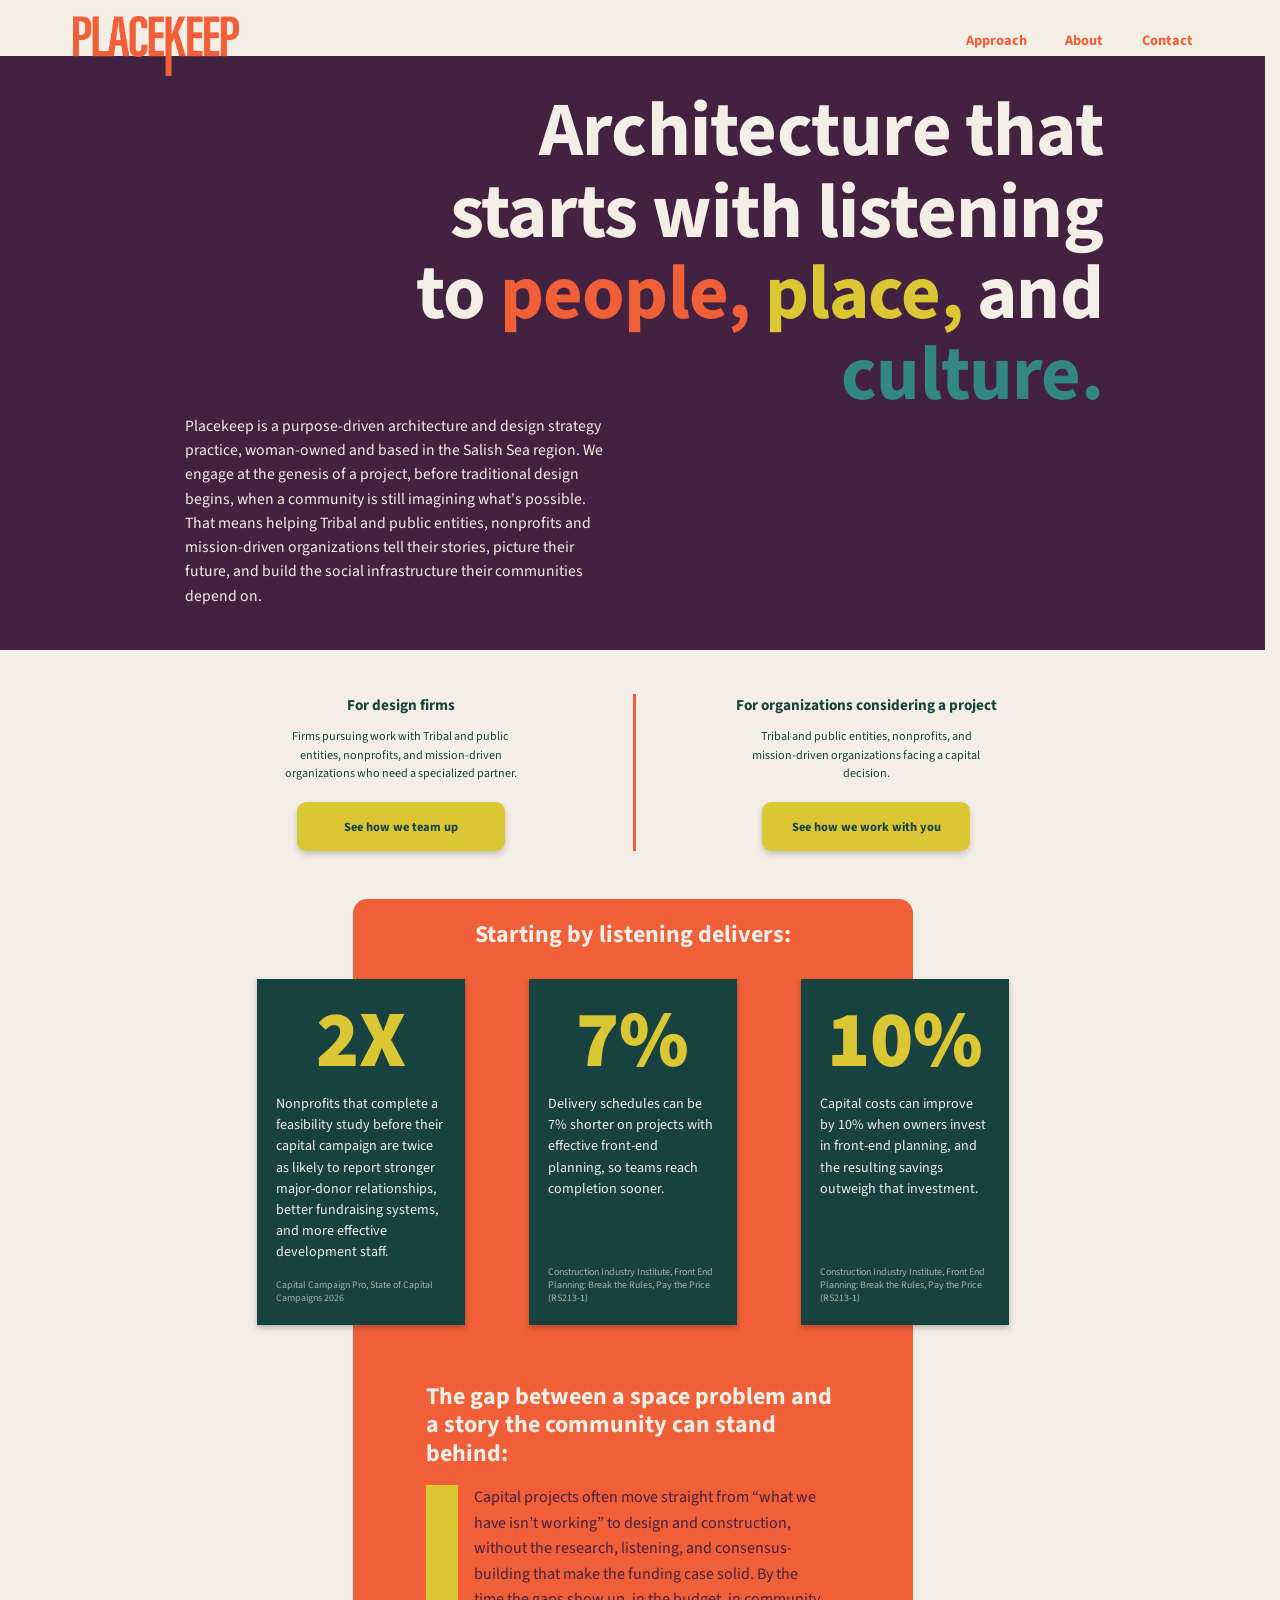
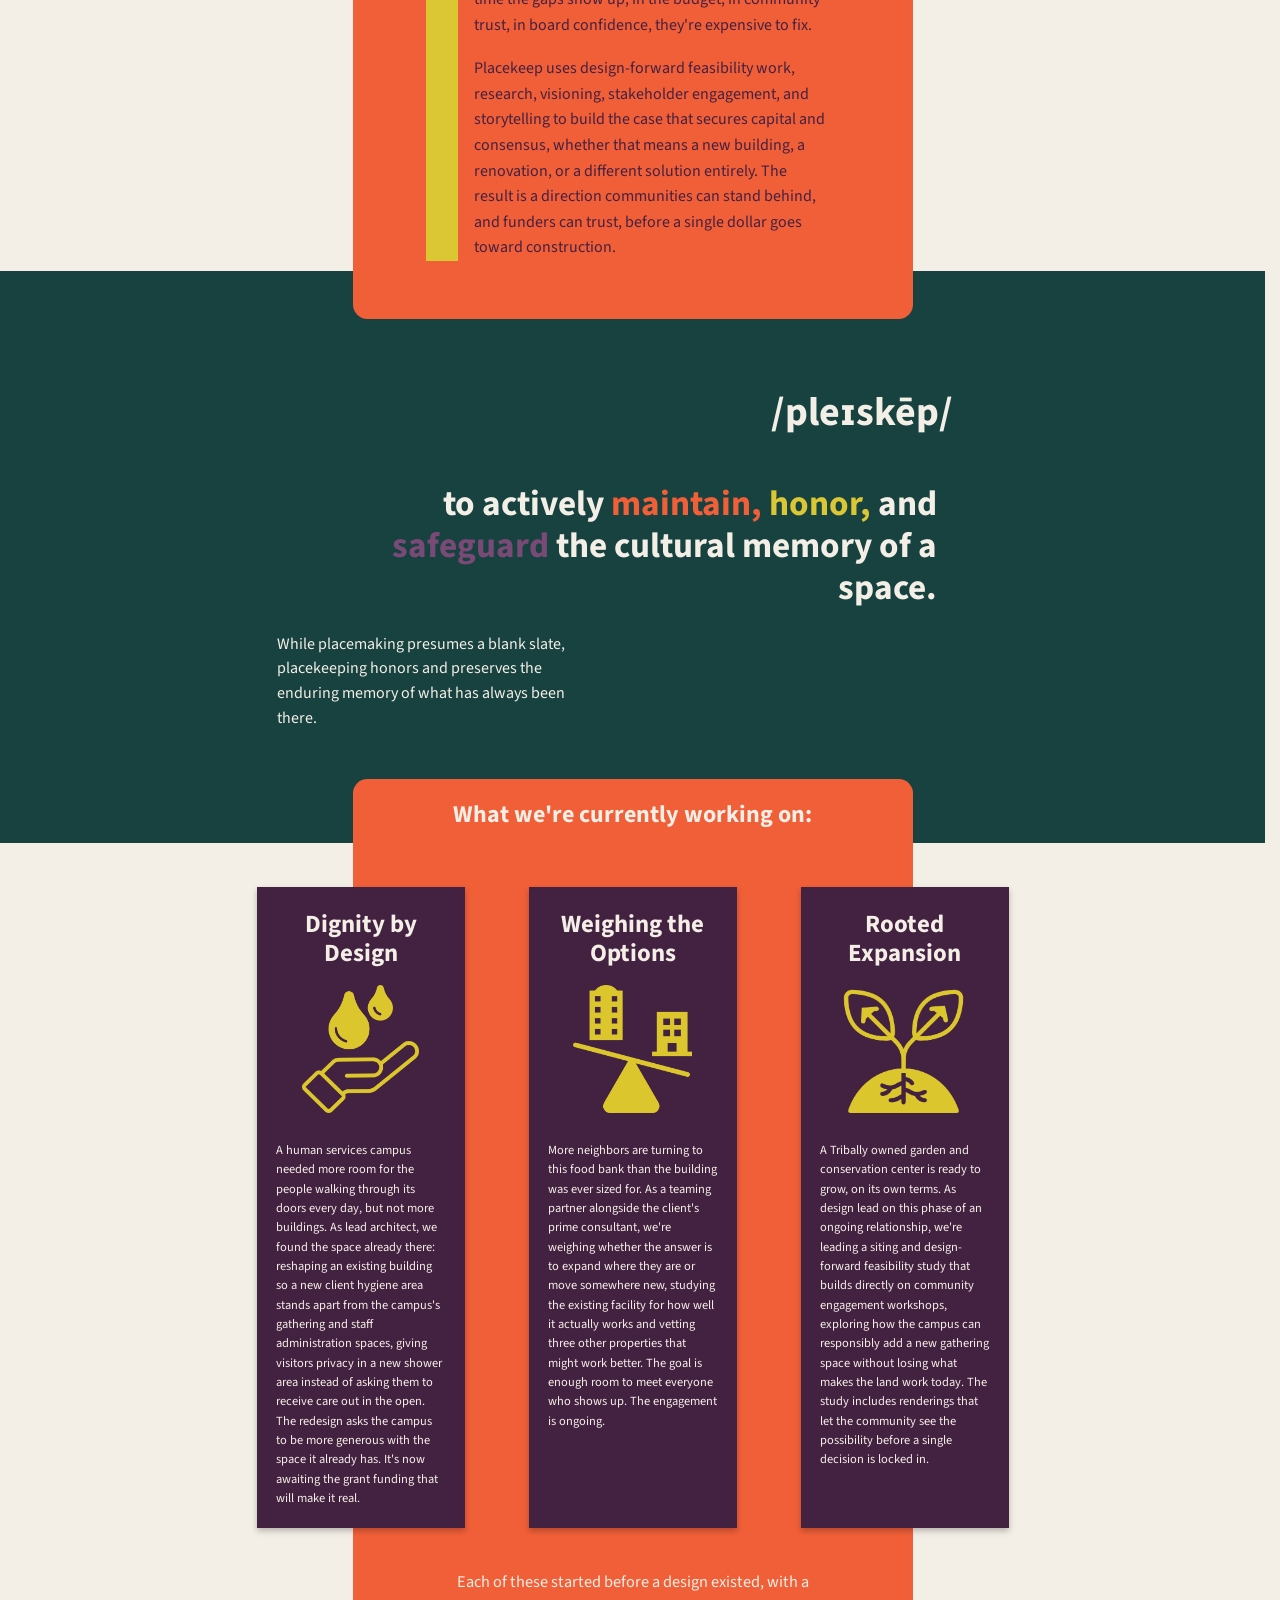
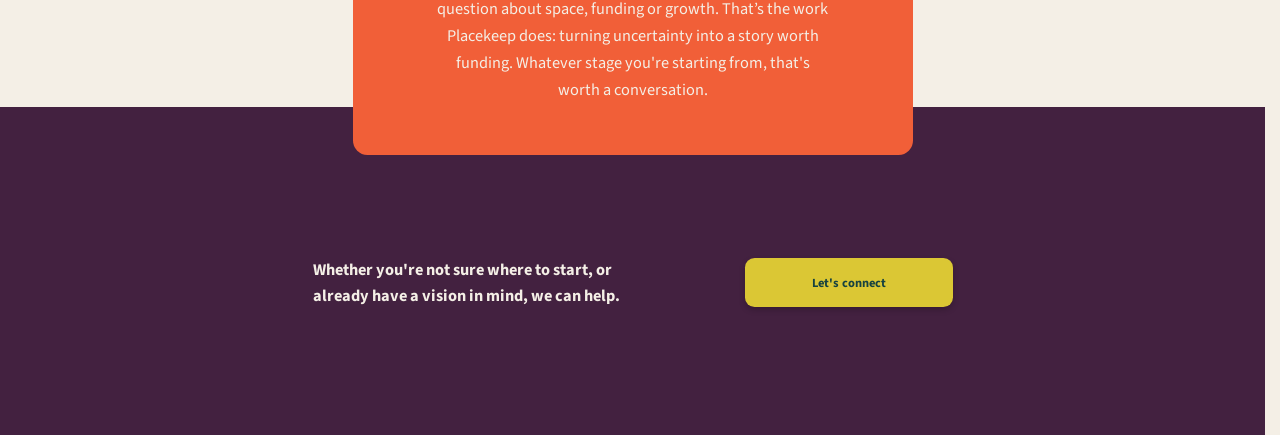
==== commit e715bd39: "tweaked copy and changed php email address and fixed mobile badge issue" ====
--- a/index.html
+++ b/index.html
@@ -64,21 +64,18 @@
             <div class="cards">
                 <article class="card stat">
                     <div class="num">2X</div>
-                    <p>As likely: nonprofits that complete a feasibility study before their capital campaign report
-                        stronger major-donor relationships, better fundraising systems, and more effective development
-                        staff.</p>
+                    <p>Nonprofits that complete a feasibility study before their capital campaign are twice as likely to report stronger major-donor relationships, better fundraising systems, and more effective development staff.</p>
                     <small>Capital Campaign Pro, State of Capital Campaigns 2026</small>
                 </article>
                 <article class="card stat">
                     <div class="num">7%</div>
-                    <p>Shorter project schedules on average, on projects with effective front-end planning versus those
-                        without it.</p>
+                    <p>Delivery schedules can be 7% shorter on projects with effective front-end planning, so teams reach completion sooner.</p>
                     <small>Construction Industry Institute, Front End Planning: Break the Rules, Pay the Price
                         (RS213-1)</small>
                 </article>
                 <article class="card stat">
                     <div class="num">10%</div>
-                    <p>Average cost savings returned on a 2.5%-of-project-cost investment in front-end planning.</p>
+                    <p>Capital costs can improve by 10% when owners invest in front-end planning, and the resulting savings outweigh that investment.</p>
                     <small>Construction Industry Institute, Front End Planning: Break the Rules, Pay the Price
                         (RS213-1)</small>
                 </article>
--- a/css/style.css
+++ b/css/style.css
@@ -1093,6 +1093,8 @@
   width: 65%;
 }
 
+.hp { position: absolute; left: -9999px; }
+
 /* --- Submit button and status message --- */
 .submit {
   display: block;
--- a/css/responsive.css
+++ b/css/responsive.css
@@ -418,6 +418,7 @@
      ======================================================================== */
 
   /* Hero */
+  /* Hero */
   .hero.solo {
     padding: 1.6rem 1.2rem 2rem;
   }
@@ -426,6 +427,9 @@
     margin: 0 0 0 auto;
     font-size: 1.9rem;
     max-width: 20rem;
+  }
+  .keep {
+    white-space: normal; /* lets "dignity and belonging." wrap on mobile */
   }
 
   /* Mission / Vision */
@@ -519,9 +523,14 @@
   .social {
     order: 6;
   }
-   .badge {
+     .badge-link {
     order: 7;
-  }
+    display: block;
+    width: 60%;
+    max-width: 12rem;
+    margin: 1.5rem auto 0;
+  }
+  
 
   /* Sizing, since .portrait's own max-width no longer applies */
   .photo,
@@ -533,10 +542,9 @@
     margin-left: auto;
     margin-right: auto;
   }
-    .badge {
-    width: 60%;
-    max-width: 12rem;
-    margin: 1.5rem auto 0;
+  .badge {
+    width: 100%;
+    margin: 0;
   }
   .caption {
     margin-bottom: 2.5rem;
